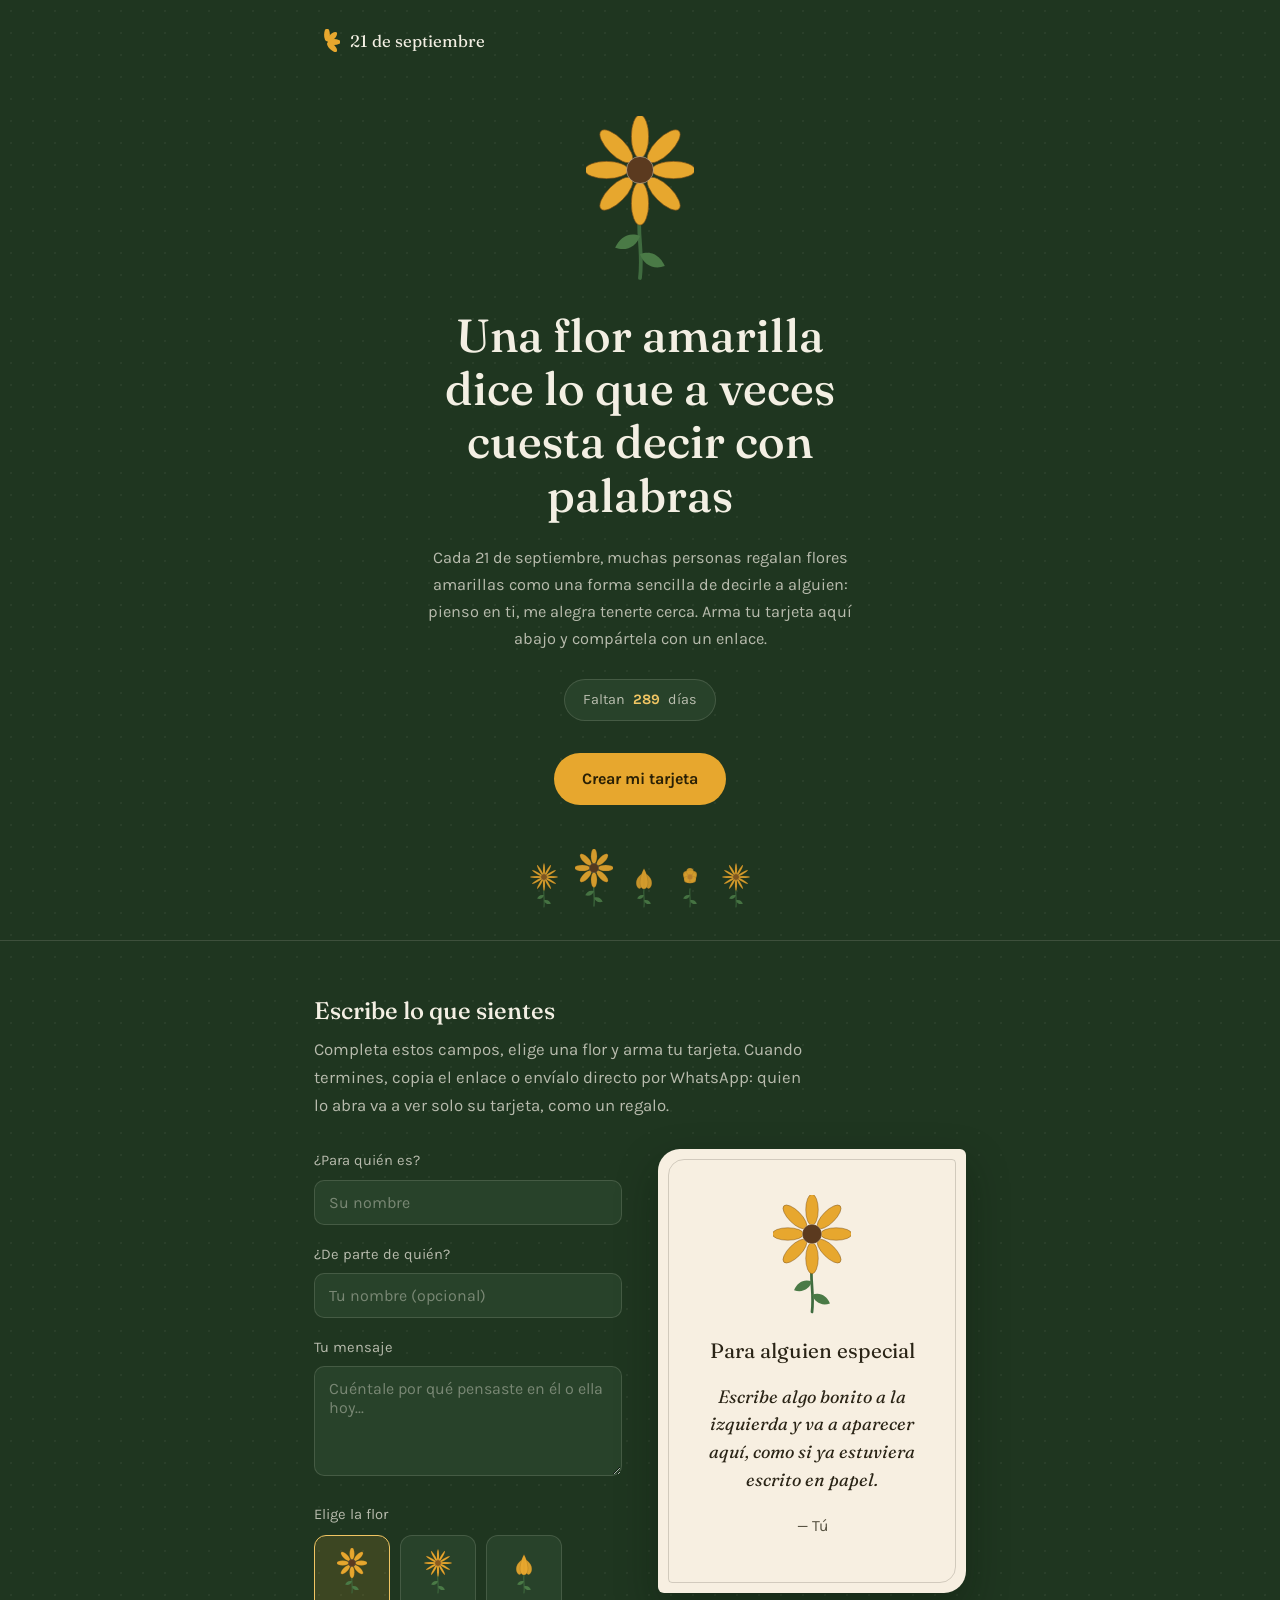
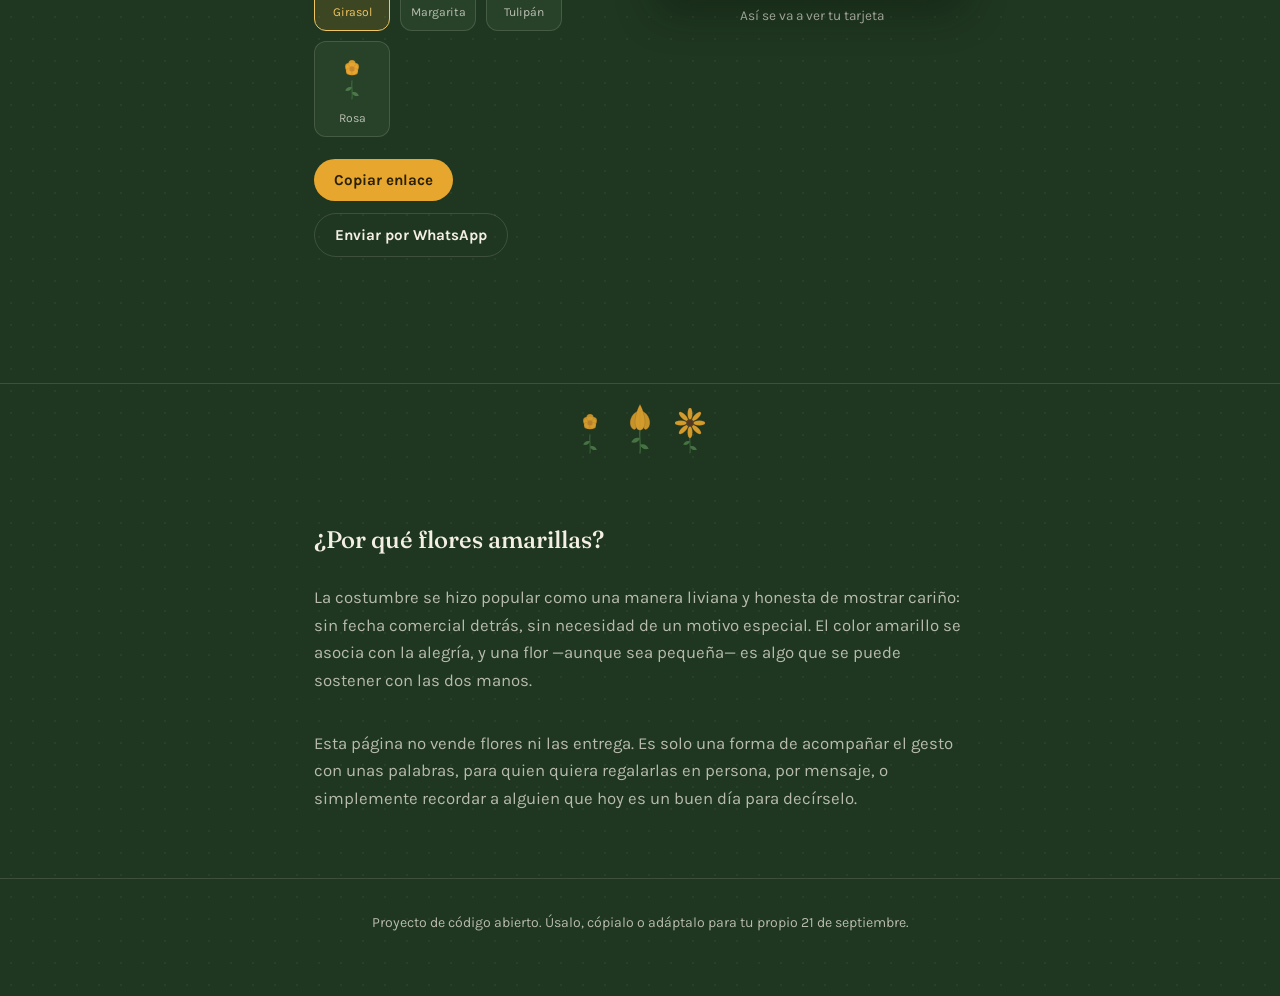
==== index.html @ d49bc85b "Add files via upload" ====
<!DOCTYPE html>
<html lang="es">
<head>
<meta charset="UTF-8">
<meta name="viewport" content="width=device-width, initial-scale=1.0">
<title>Crea tu tarjeta · Flores amarillas</title>
<meta name="description" content="Arma una tarjeta con flores amarillas para el 21 de septiembre y compártela con un enlace.">

<link rel="preconnect" href="https://fonts.googleapis.com">
<link rel="preconnect" href="https://fonts.gstatic.com" crossorigin>
<link href="https://fonts.googleapis.com/css2?family=Fraunces:ital,wght@0,400;0,500;0,600;1,500&family=Karla:wght@400;500;700&display=swap" rel="stylesheet">
<link rel="stylesheet" href="styles.css">
</head>
<body>

<nav class="top">
  <div class="wrap">
    <a href="#" class="brand">
      <svg viewBox="0 0 40 40" aria-hidden="true">
        <circle cx="20" cy="20" r="6" fill="var(--green-deep)"/>
        <g fill="var(--yellow)">
          <ellipse cx="20" cy="9" rx="4.5" ry="10"/>
          <ellipse cx="20" cy="9" rx="4.5" ry="10" transform="rotate(90 20 20)"/>
          <ellipse cx="20" cy="9" rx="4.5" ry="10" transform="rotate(45 20 20)"/>
          <ellipse cx="20" cy="9" rx="4.5" ry="10" transform="rotate(135 20 20)"/>
        </g>
      </svg>
      21 de septiembre
    </a>
  </div>
</nav>

<!-- Símbolos de flores, reutilizados con <use> -->
<svg width="0" height="0" style="position:absolute" aria-hidden="true">
  <defs>
    <g id="flor-girasol">
      <path d="M100,178 C94,215 106,250 100,300" fill="none" stroke="#3f6b3f" stroke-width="7" stroke-linecap="round"/>
      <path d="M100,222 C78,214 62,226 54,244 C76,252 94,240 100,222 Z" fill="#4a7a46"/>
      <path d="M100,256 C122,248 138,260 146,278 C124,286 106,274 100,256 Z" fill="#4a7a46"/>
      <g fill="var(--yellow)" stroke="#7a4f18" stroke-width="1.2" stroke-linejoin="round">
        <ellipse cx="100" cy="38" rx="16" ry="40"/>
        <ellipse cx="100" cy="38" rx="16" ry="40" transform="rotate(45 100 100)"/>
        <ellipse cx="100" cy="38" rx="16" ry="40" transform="rotate(90 100 100)"/>
        <ellipse cx="100" cy="38" rx="16" ry="40" transform="rotate(135 100 100)"/>
        <ellipse cx="100" cy="38" rx="16" ry="40" transform="rotate(180 100 100)"/>
        <ellipse cx="100" cy="38" rx="16" ry="40" transform="rotate(225 100 100)"/>
        <ellipse cx="100" cy="38" rx="16" ry="40" transform="rotate(270 100 100)"/>
        <ellipse cx="100" cy="38" rx="16" ry="40" transform="rotate(315 100 100)"/>
      </g>
      <circle cx="100" cy="100" r="25" fill="#5b3a1f"/>
      <circle cx="100" cy="100" r="25" fill="none" stroke="#f7efe1" stroke-width="1.5" opacity="0.5"/>
    </g>

    <g id="flor-margarita">
      <path d="M100,178 C94,215 106,250 100,300" fill="none" stroke="#3f6b3f" stroke-width="7" stroke-linecap="round"/>
      <path d="M100,222 C78,214 62,226 54,244 C76,252 94,240 100,222 Z" fill="#4a7a46"/>
      <path d="M100,256 C122,248 138,260 146,278 C124,286 106,274 100,256 Z" fill="#4a7a46"/>
      <g fill="var(--yellow)" stroke="#7a4f18" stroke-width="1" stroke-linejoin="round">
        <ellipse cx="100" cy="54" rx="7" ry="46" transform="rotate(0 100 100)"/>
        <ellipse cx="100" cy="54" rx="7" ry="46" transform="rotate(30 100 100)"/>
        <ellipse cx="100" cy="54" rx="7" ry="46" transform="rotate(60 100 100)"/>
        <ellipse cx="100" cy="54" rx="7" ry="46" transform="rotate(90 100 100)"/>
        <ellipse cx="100" cy="54" rx="7" ry="46" transform="rotate(120 100 100)"/>
        <ellipse cx="100" cy="54" rx="7" ry="46" transform="rotate(150 100 100)"/>
        <ellipse cx="100" cy="54" rx="7" ry="46" transform="rotate(180 100 100)"/>
        <ellipse cx="100" cy="54" rx="7" ry="46" transform="rotate(210 100 100)"/>
        <ellipse cx="100" cy="54" rx="7" ry="46" transform="rotate(240 100 100)"/>
        <ellipse cx="100" cy="54" rx="7" ry="46" transform="rotate(270 100 100)"/>
        <ellipse cx="100" cy="54" rx="7" ry="46" transform="rotate(300 100 100)"/>
        <ellipse cx="100" cy="54" rx="7" ry="46" transform="rotate(330 100 100)"/>
      </g>
      <circle cx="100" cy="100" r="20" fill="#8a5a1f"/>
      <circle cx="100" cy="100" r="20" fill="none" stroke="#f7efe1" stroke-width="1.2" opacity="0.4"/>
    </g>

    <g id="flor-tulipan">
      <path d="M100,178 C94,215 106,250 100,300" fill="none" stroke="#3f6b3f" stroke-width="7" stroke-linecap="round"/>
      <path d="M100,222 C78,214 62,226 54,244 C76,252 94,240 100,222 Z" fill="#4a7a46"/>
      <path d="M100,256 C122,248 138,260 146,278 C124,286 106,274 100,256 Z" fill="#4a7a46"/>
      <path d="M70,178 C50,170 44,148 50,124 C56,102 72,86 90,78 C82,104 78,132 82,158 C84,168 76,176 70,178 Z" fill="var(--yellow)" opacity="0.92" stroke="#7a4f18" stroke-width="1.2" stroke-linejoin="round"/>
      <path d="M130,178 C150,170 156,148 150,124 C144,102 128,86 110,78 C118,104 122,132 118,158 C116,168 124,176 130,178 Z" fill="var(--yellow)" opacity="0.92" stroke="#7a4f18" stroke-width="1.2" stroke-linejoin="round"/>
      <path d="M100,180 C82,180 72,156 74,130 C76,100 86,68 100,44 C114,68 124,100 126,130 C128,156 118,180 100,180 Z" fill="var(--yellow)" stroke="#7a4f18" stroke-width="1.2" stroke-linejoin="round"/>
      <path d="M100,64 L100,172" stroke="#7a4f18" stroke-width="1.5" opacity="0.2" stroke-linecap="round"/>
    </g>

    <g id="flor-rosa">
      <path d="M100,178 C94,215 106,250 100,300" fill="none" stroke="#3f6b3f" stroke-width="7" stroke-linecap="round"/>
      <path d="M100,222 C78,214 62,226 54,244 C76,252 94,240 100,222 Z" fill="#4a7a46"/>
      <path d="M100,256 C122,248 138,260 146,278 C124,286 106,274 100,256 Z" fill="#4a7a46"/>
      <g fill="var(--yellow)" stroke="#7a4f18" stroke-width="1" stroke-linejoin="round">
        <circle cx="100" cy="100" r="42"/>
        <circle cx="78" cy="84" r="24" opacity="0.9"/>
        <circle cx="122" cy="84" r="24" opacity="0.9"/>
        <circle cx="100" cy="64" r="24" opacity="0.9"/>
        <circle cx="82" cy="116" r="22" opacity="0.85"/>
        <circle cx="118" cy="116" r="22" opacity="0.85"/>
      </g>
      <circle cx="100" cy="100" r="18" fill="#c9862a"/>
      <circle cx="100" cy="100" r="18" fill="none" stroke="#f7efe1" stroke-width="1" opacity="0.35"/>
    </g>
  </defs>
</svg>

<header class="hero">
  <div class="wrap">
    <div class="hero-flower">
      <svg viewBox="0 0 200 320" aria-hidden="true"><use href="#flor-girasol"></use></svg>
    </div>
    <h1>Una flor amarilla dice lo que a veces cuesta decir con palabras</h1>
    <p class="lede">Cada 21 de septiembre, muchas personas regalan flores amarillas como una forma sencilla de decirle a alguien: pienso en ti, me alegra tenerte cerca. Arma tu tarjeta aquí abajo y compártela con un enlace.</p>
    <div class="pill" id="countdown-pill">
      <span>Faltan</span> <strong id="countdown-number">—</strong> <span id="countdown-word">días</span>
    </div>
    <div class="cta-row">
      <a href="#crear" class="btn btn-primary">Crear mi tarjeta</a>
    </div>
  </div>
</header>

<div class="garland" aria-hidden="true">
  <svg viewBox="0 0 200 320"><use href="#flor-margarita"></use></svg>
  <svg viewBox="0 0 200 320"><use href="#flor-girasol"></use></svg>
  <svg viewBox="0 0 200 320"><use href="#flor-tulipan"></use></svg>
  <svg viewBox="0 0 200 320"><use href="#flor-rosa"></use></svg>
  <svg viewBox="0 0 200 320"><use href="#flor-margarita"></use></svg>
</div>

<section class="creator" id="crear">
  <div class="wrap">
    <h2>Escribe lo que sientes</h2>
    <p class="intro">Completa estos campos, elige una flor y arma tu tarjeta. Cuando termines, copia el enlace o envíalo directo por WhatsApp: quien lo abra va a ver solo su tarjeta, como un regalo.</p>

    <div class="creator-grid">
      <form id="card-form">
        <div class="field">
          <label for="to">¿Para quién es?</label>
          <input type="text" id="to" name="to" placeholder="Su nombre" maxlength="40" autocomplete="off">
        </div>
        <div class="field">
          <label for="from">¿De parte de quién?</label>
          <input type="text" id="from" name="from" placeholder="Tu nombre (opcional)" maxlength="40" autocomplete="off">
        </div>
        <div class="field">
          <label for="msg">Tu mensaje</label>
          <textarea id="msg" name="msg" placeholder="Cuéntale por qué pensaste en él o ella hoy..." maxlength="280"></textarea>
        </div>

        <fieldset class="flower-field">
          <legend>Elige la flor</legend>
          <div class="flower-options">
            <label class="flower-option">
              <input type="radio" name="flor" value="girasol" checked>
              <span class="chip">
                <svg viewBox="0 0 200 320" aria-hidden="true"><use href="#flor-girasol"></use></svg>
                <span>Girasol</span>
              </span>
            </label>
            <label class="flower-option">
              <input type="radio" name="flor" value="margarita">
              <span class="chip">
                <svg viewBox="0 0 200 320" aria-hidden="true"><use href="#flor-margarita"></use></svg>
                <span>Margarita</span>
              </span>
            </label>
            <label class="flower-option">
              <input type="radio" name="flor" value="tulipan">
              <span class="chip">
                <svg viewBox="0 0 200 320" aria-hidden="true"><use href="#flor-tulipan"></use></svg>
                <span>Tulipán</span>
              </span>
            </label>
            <label class="flower-option">
              <input type="radio" name="flor" value="rosa">
              <span class="chip">
                <svg viewBox="0 0 200 320" aria-hidden="true"><use href="#flor-rosa"></use></svg>
                <span>Rosa</span>
              </span>
            </label>
          </div>
        </fieldset>

        <div class="form-actions">
          <button type="button" class="btn btn-primary" id="copy-link">Copiar enlace</button>
          <button type="button" class="btn btn-ghost" id="share-wsp">Enviar por WhatsApp</button>
        </div>
        <p id="copy-feedback" role="status" aria-live="polite"></p>
      </form>

      <div>
        <div class="card" id="preview-card">
          <div class="petals-layer" id="preview-petals"></div>
          <div class="card-flower">
            <svg viewBox="0 0 200 320" aria-hidden="true"><use href="#flor-girasol" id="preview-flower-use"></use></svg>
          </div>
          <p class="card-to">Para <span id="p-to">alguien especial</span></p>
          <p class="card-msg" id="p-msg">Escribe algo bonito a la izquierda y va a aparecer aquí, como si ya estuviera escrito en papel.</p>
          <p class="card-from" id="p-from">— Tú</p>
        </div>
        <p class="preview-note">Así se va a ver tu tarjeta</p>
      </div>
    </div>
  </div>
</section>

<section class="about">
  <div class="wrap">
    <div class="garland" aria-hidden="true">
      <svg viewBox="0 0 200 320"><use href="#flor-rosa"></use></svg>
      <svg viewBox="0 0 200 320"><use href="#flor-tulipan"></use></svg>
      <svg viewBox="0 0 200 320"><use href="#flor-girasol"></use></svg>
    </div>
    <div class="grid">
      <h2>¿Por qué flores amarillas?</h2>
      <p>La costumbre se hizo popular como una manera liviana y honesta de mostrar cariño: sin fecha comercial detrás, sin necesidad de un motivo especial. El color amarillo se asocia con la alegría, y una flor —aunque sea pequeña— es algo que se puede sostener con las dos manos.</p>
      <p>Esta página no vende flores ni las entrega. Es solo una forma de acompañar el gesto con unas palabras, para quien quiera regalarlas en persona, por mensaje, o simplemente recordar a alguien que hoy es un buen día para decírselo.</p>
    </div>
  </div>
</section>

<footer>
  <div class="wrap">
    <p>Proyecto de código abierto. Úsalo, cópialo o adáptalo para tu propio 21 de septiembre.</p>
  </div>
</footer>

<script src="crear.js"></script>
</body>
</html>
---- styles.css ----
:root{
  --green-deep: #1f3620;
  --green-panel: #28422a;
  --green-line: rgba(247, 239, 225, 0.14);
  --yellow: #e7a72e;
  --yellow-soft: #f0c563;
  --rose: #c9526b;
  --cream: #f7efe1;
  --ink: #2a2416;
  --ink-soft: #55503f;
  --text-onDark: #f3efe3;
  --text-onDark-muted: rgba(243, 239, 227, 0.72);
  --radius-card: 22px 6px 22px 6px;
  --max-content: 700px;
}

*{ box-sizing: border-box; }
html{ scroll-behavior: smooth; }
body{
  margin: 0;
  background-color: var(--green-deep);
  background-image: radial-gradient(rgba(247, 239, 225, 0.05) 1px, transparent 1px);
  background-size: 22px 22px;
  color: var(--text-onDark);
  font-family: 'Karla', sans-serif;
  font-size: 1.05rem;
  line-height: 1.65;
  -webkit-font-smoothing: antialiased;
}

h1, h2, h3{
  font-family: 'Fraunces', serif;
  font-weight: 500;
  margin: 0 0 0.5em 0;
  line-height: 1.15;
}

p{ margin: 0 0 1em 0; }
a{ color: inherit; }
img, svg{ display: block; max-width: 100%; }

button{
  font-family: 'Karla', sans-serif;
  cursor: pointer;
  border: none;
}

button:focus-visible,
a:focus-visible,
input:focus-visible,
textarea:focus-visible{
  outline: 2px solid var(--yellow-soft);
  outline-offset: 3px;
}

.wrap{
  max-width: var(--max-content);
  margin: 0 auto;
  padding: 0 24px;
}

/* ---------- NAV ---------- */
nav.top{ padding: 28px 0 4px; }
.brand{
  display: flex;
  align-items: center;
  gap: 10px;
  font-family: 'Fraunces', serif;
  font-size: 1.05rem;
  text-decoration: none;
  width: fit-content;
}
.brand svg{ width: 26px; height: 26px; }

/* ---------- HERO ---------- */
.hero{ padding: 56px 0 40px; text-align: center; }
.hero-flower{ width: 108px; margin: 0 auto 20px; }
.hero-flower svg{ width: 100%; height: auto; }
@media (prefers-reduced-motion: no-preference){
  .hero-flower{ animation: sway 7s ease-in-out infinite; transform-origin: 50% 100%; }
}
@keyframes sway{
  0%, 100% { transform: rotate(-3deg); }
  50% { transform: rotate(3deg); }
}

/* ---------- GUIRNALDA DECORATIVA ---------- */
.garland{
  display: flex;
  justify-content: center;
  align-items: flex-end;
  gap: 16px;
  margin: 4px 0 30px;
  opacity: 0.9;
}
.garland svg{ width: 30px; height: auto; }
.garland svg:nth-child(2){ width: 38px; }
.hero h1{
  font-size: clamp(1.9rem, 4.4vw, 2.9rem);
  max-width: 15ch;
  margin-left: auto;
  margin-right: auto;
}
.hero .lede{
  max-width: 46ch;
  margin: 18px auto 0;
  color: var(--text-onDark-muted);
  font-size: 1.02rem;
}
.pill{
  display: inline-flex;
  align-items: center;
  gap: 8px;
  margin-top: 26px;
  padding: 8px 18px;
  border-radius: 999px;
  background: var(--green-panel);
  border: 1px solid var(--green-line);
  font-size: 0.9rem;
  color: var(--text-onDark-muted);
}
.pill strong{ color: var(--yellow-soft); font-weight: 700; }

.cta-row{ margin-top: 32px; display: flex; justify-content: center; }
.btn{
  display: inline-block;
  padding: 13px 28px;
  border-radius: 999px;
  font-size: 1rem;
  font-weight: 700;
  text-decoration: none;
  transition: transform 0.15s ease, background 0.15s ease;
}
.btn:hover{ transform: translateY(-1px); }
.btn-primary{ background: var(--yellow); color: #2a2005; }
.btn-primary:hover{ background: var(--yellow-soft); }
.btn-ghost{ background: transparent; color: var(--text-onDark); border: 1px solid var(--green-line); }
.btn-ghost:hover{ border-color: var(--yellow-soft); color: var(--yellow-soft); }

/* ---------- CARD (compartida entre vista previa y tarjeta.html) ---------- */
.card{
  position: relative;
  background: var(--cream);
  color: var(--ink);
  border-radius: var(--radius-card);
  padding: 46px 34px 38px;
  text-align: center;
  overflow: hidden;
  box-shadow: 0 18px 40px rgba(10, 20, 10, 0.35);
}
.card::before{
  content: "";
  position: absolute;
  inset: 10px;
  border: 1px solid rgba(42, 36, 22, 0.18);
  border-radius: 16px 4px 16px 4px;
  pointer-events: none;
}
.card-flower{ width: 78px; margin: 0 auto 14px; position: relative; z-index: 1; }
.card-flower svg{ width: 100%; height: auto; }
.card-to{
  font-family: 'Fraunces', serif;
  font-size: 1.3rem;
  margin-bottom: 14px;
  position: relative; z-index: 1;
}
.card-msg{
  font-family: 'Fraunces', serif;
  font-style: italic;
  font-size: 1.12rem;
  line-height: 1.55;
  color: var(--ink);
  max-width: 40ch;
  margin: 0 auto 20px;
  position: relative; z-index: 1;
  white-space: pre-wrap;
}
.card-from{ color: var(--ink-soft); font-size: 0.98rem; position: relative; z-index: 1; }
.card .petals-layer{ position: absolute; inset: 0; overflow: hidden; pointer-events: none; }
.petal{
  position: absolute;
  top: -12%;
  width: 12px;
  height: 12px;
  background: var(--yellow);
  border-radius: 60% 0 60% 0;
  opacity: 0.85;
  animation-name: fall;
  animation-timing-function: ease-in;
  animation-fill-mode: forwards;
}
@keyframes fall{
  0%   { transform: translate(0, 0) rotate(0deg); opacity: 0.9; }
  100% { transform: translate(var(--drift, 20px), 420px) rotate(240deg); opacity: 0; }
}

/* ---------- PÁGINA DE LA TARJETA (tarjeta.html) ---------- */
.tarjeta-page{
  min-height: 100vh;
  display: flex;
  flex-direction: column;
  align-items: center;
  justify-content: center;
  padding: 32px 20px;
  position: relative;
}
.tarjeta-page .card{
  width: 100%;
  max-width: 420px;
}
.tarjeta-footer{
  margin-top: 28px;
  text-align: center;
  opacity: 0;
  animation: footer-in 0.6s ease-out 0.3s forwards;
}
.tarjeta-footer a{
  font-size: 0.88rem;
  color: var(--text-onDark-muted);
  text-decoration: none;
}
.tarjeta-footer a:hover{ color: var(--yellow-soft); text-decoration: underline; }
@keyframes footer-in{ to{ opacity: 1; } }

/* Estado inicial de la tarjeta mientras corre la animación de apertura */
.card.card-pending{ opacity: 0; transform: translateY(18px) scale(0.97); }
.card.card-reveal{
  animation: card-in 0.75s cubic-bezier(.2,.8,.3,1) forwards;
}
@keyframes card-in{
  to{ opacity: 1; transform: none; }
}

/* Campo de flores que crecen, florecen y se abren para dejar ver la tarjeta */
.bloom-stage{
  position: fixed;
  inset: 0;
  z-index: 5;
  overflow: hidden;
  pointer-events: none;
}
.stage-anchor{
  position: absolute;
  bottom: -8px;
  width: var(--w, 80px);
  transform: translateX(-50%);
}
.stage-flower{
  transform: rotate(var(--rot, 0deg));
  transform-origin: bottom center;
  transition: transform 0.7s cubic-bezier(.55,0,.85,.35), opacity 0.7s ease-in;
}
.stage-flower svg{ width: 100%; height: auto; display: block; }
.stage-flower .grow{
  opacity: 0;
  transform: scaleY(0);
  transform-origin: bottom center;
  animation: stem-grow 0.9s cubic-bezier(.34,1.4,.64,1) forwards;
  animation-delay: var(--delay, 0s);
}
.stage-flower.leaving{
  transform: translate(var(--tx, 0), -16px) rotate(var(--rot, 0deg)) scale(0.72);
  opacity: 0;
}
@keyframes stem-grow{
  0%   { transform: scaleY(0); opacity: 0; }
  65%  { transform: scaleY(1.08); opacity: 1; }
  100% { transform: scaleY(1); opacity: 1; }
}
@media (prefers-reduced-motion: reduce){
  .bloom-stage{ display: none; }
  .card.card-pending{ opacity: 1; transform: none; }
}

/* ---------- CREADOR ---------- */
.creator{ padding: 12px 0 64px; border-top: 1px solid var(--green-line); margin-top: 8px; }
.creator h2{ font-size: 1.5rem; padding-top: 44px; }
.creator .intro{ color: var(--text-onDark-muted); margin-bottom: 30px; max-width: 50ch; }

.creator-grid{ display: grid; grid-template-columns: 1fr; gap: 36px; }
@media (min-width: 760px){
  .creator-grid{ grid-template-columns: 1fr 1fr; align-items: start; }
}

form{ display: flex; flex-direction: column; gap: 18px; }
.field label{
  display: block;
  font-size: 0.92rem;
  color: var(--text-onDark-muted);
  margin-bottom: 6px;
}
.field input, .field textarea{
  width: 100%;
  background: var(--green-panel);
  border: 1px solid var(--green-line);
  border-radius: 10px;
  padding: 12px 14px;
  color: var(--text-onDark);
  font-family: 'Karla', sans-serif;
  font-size: 1rem;
}
.field textarea{ min-height: 110px; resize: vertical; }
.field input::placeholder, .field textarea::placeholder{ color: rgba(243,239,227,0.4); }

/* ---------- SELECTOR DE FLOR ---------- */
fieldset.flower-field{
  border: none;
  padding: 0;
  margin: 0;
}
fieldset.flower-field legend{
  font-size: 0.92rem;
  color: var(--text-onDark-muted);
  margin-bottom: 8px;
  padding: 0;
}
.flower-options{
  display: flex;
  gap: 10px;
  flex-wrap: wrap;
}
.flower-option{
  position: relative;
}
.flower-option input{
  position: absolute;
  opacity: 0;
  width: 100%;
  height: 100%;
  margin: 0;
  cursor: pointer;
}
.flower-option .chip{
  display: flex;
  flex-direction: column;
  align-items: center;
  gap: 6px;
  width: 76px;
  padding: 10px 6px 8px;
  border-radius: 12px;
  border: 1px solid var(--green-line);
  background: var(--green-panel);
  transition: border-color 0.15s ease, background 0.15s ease;
}
.flower-option .chip{ padding-top: 12px; }
.flower-option .chip svg{ width: 30px; height: auto; }
.flower-option .chip span{
  font-size: 0.76rem;
  color: var(--text-onDark-muted);
}
.flower-option input:checked + .chip{
  border-color: var(--yellow-soft);
  background: rgba(231, 167, 46, 0.14);
}
.flower-option input:checked + .chip span{ color: var(--yellow-soft); }
.flower-option input:focus-visible + .chip{
  outline: 2px solid var(--yellow-soft);
  outline-offset: 2px;
}

.form-actions{ display: flex; flex-wrap: wrap; gap: 12px; margin-top: 4px; }
.form-actions .btn{ font-size: 0.95rem; padding: 12px 20px; }

#copy-feedback{ min-height: 1.2em; font-size: 0.9rem; color: var(--yellow-soft); margin: 2px 0 0; }
.preview-note{ text-align: center; font-size: 0.85rem; color: var(--text-onDark-muted); margin-top: 12px; }

/* ---------- SOBRE LA TRADICIÓN ---------- */
.about{ padding: 8px 0 48px; border-top: 1px solid var(--green-line); margin-top: 24px; }
.about .grid{ display: grid; grid-template-columns: 1fr; gap: 18px; padding-top: 40px; }
.about h2{ font-size: 1.5rem; }
.about p{ color: var(--text-onDark-muted); }

/* ---------- FOOTER ---------- */
footer{
  padding: 32px 0 48px;
  border-top: 1px solid var(--green-line);
  text-align: center;
  color: var(--text-onDark-muted);
  font-size: 0.88rem;
}
footer a{ color: var(--yellow-soft); text-decoration: none; }
footer a:hover{ text-decoration: underline; }
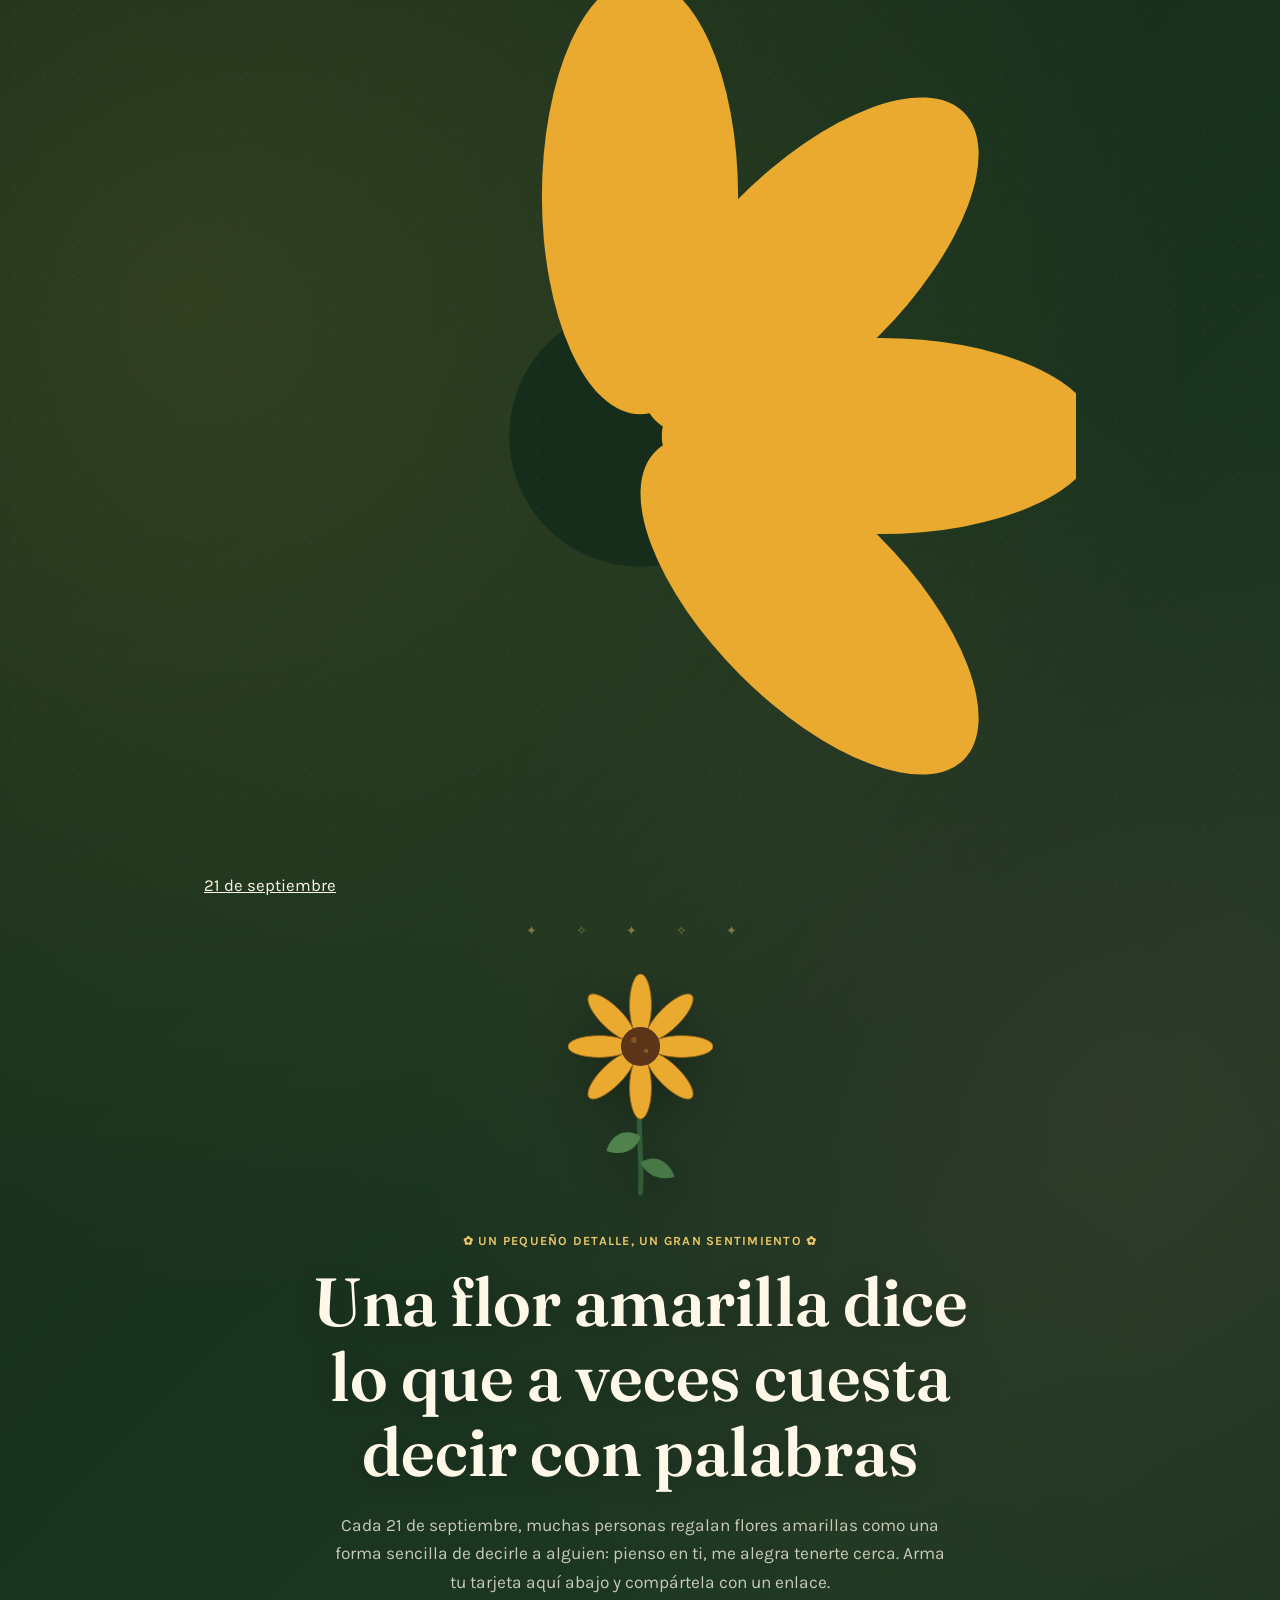
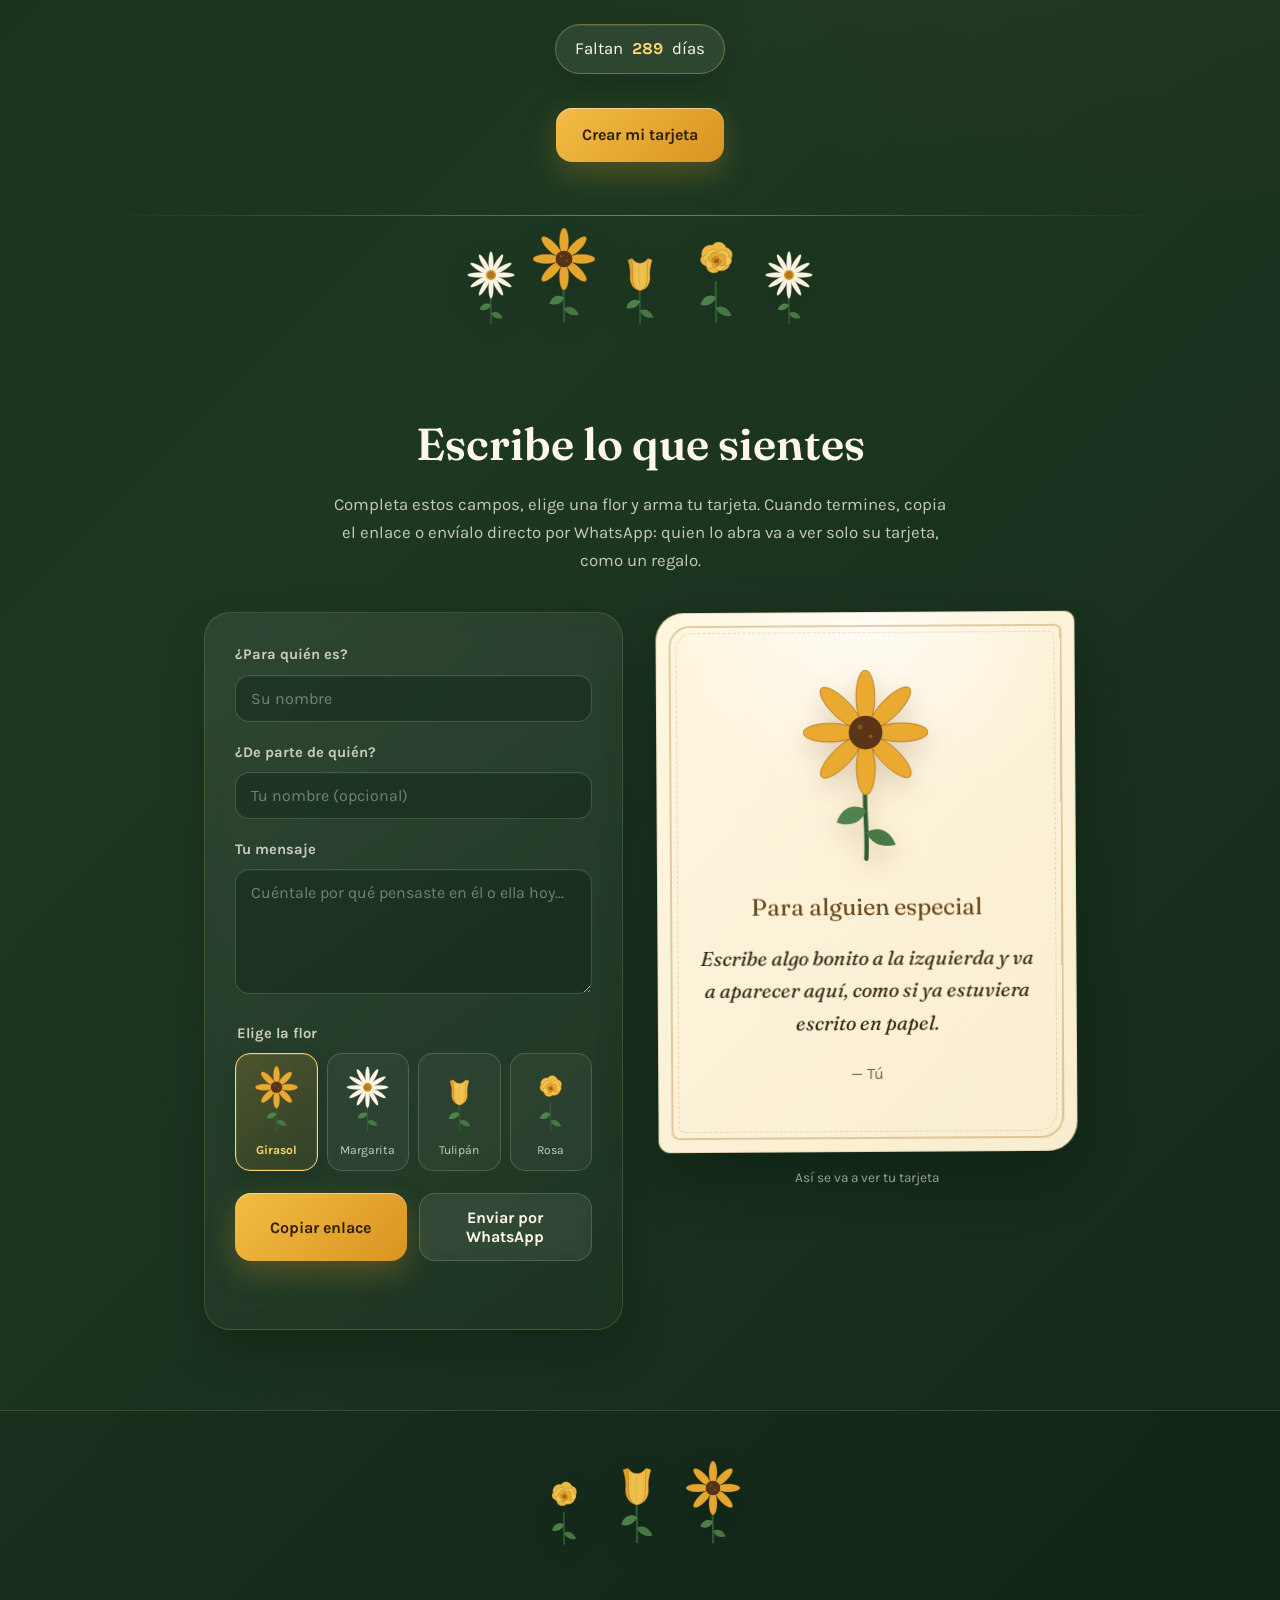
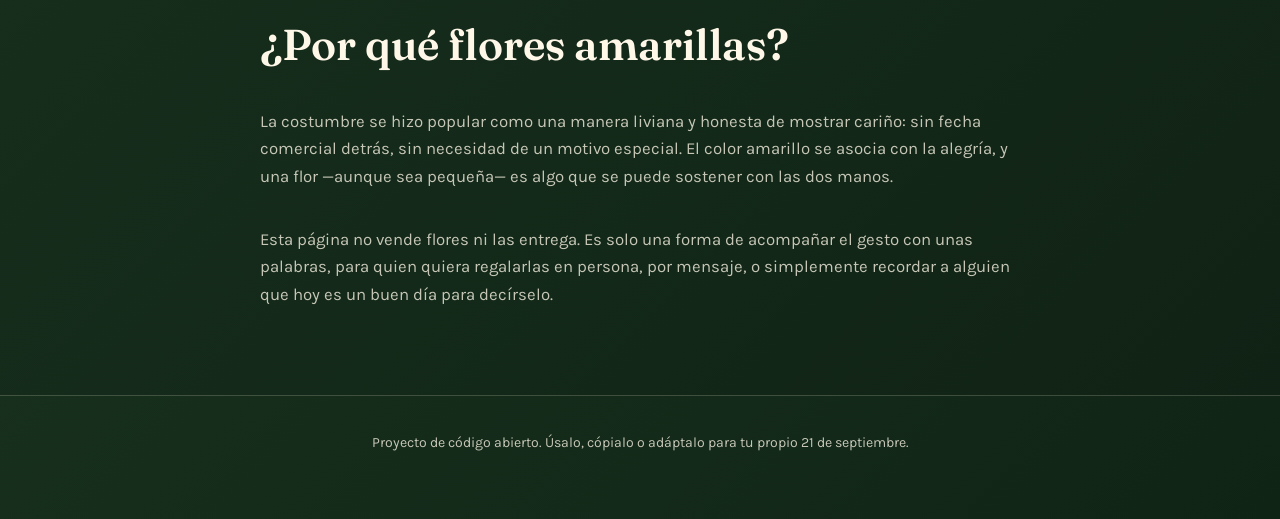
==== commit 8144c994: "Add files via upload" ====
--- a/index.html
+++ b/index.html
@@ -34,69 +34,110 @@
 <svg width="0" height="0" style="position:absolute" aria-hidden="true">
   <defs>
     <g id="flor-girasol">
-      <path d="M100,178 C94,215 106,250 100,300" fill="none" stroke="#3f6b3f" stroke-width="7" stroke-linecap="round"/>
-      <path d="M100,222 C78,214 62,226 54,244 C76,252 94,240 100,222 Z" fill="#4a7a46"/>
-      <path d="M100,256 C122,248 138,260 146,278 C124,286 106,274 100,256 Z" fill="#4a7a46"/>
-      <g fill="var(--yellow)" stroke="#7a4f18" stroke-width="1.2" stroke-linejoin="round">
-        <ellipse cx="100" cy="38" rx="16" ry="40"/>
-        <ellipse cx="100" cy="38" rx="16" ry="40" transform="rotate(45 100 100)"/>
-        <ellipse cx="100" cy="38" rx="16" ry="40" transform="rotate(90 100 100)"/>
-        <ellipse cx="100" cy="38" rx="16" ry="40" transform="rotate(135 100 100)"/>
-        <ellipse cx="100" cy="38" rx="16" ry="40" transform="rotate(180 100 100)"/>
-        <ellipse cx="100" cy="38" rx="16" ry="40" transform="rotate(225 100 100)"/>
-        <ellipse cx="100" cy="38" rx="16" ry="40" transform="rotate(270 100 100)"/>
-        <ellipse cx="100" cy="38" rx="16" ry="40" transform="rotate(315 100 100)"/>
+      <path d="M100 176 C95 215 103 250 100 302" fill="none" stroke="#315c35" stroke-width="7" stroke-linecap="round"/>
+      <path d="M100 224 C79 211 59 222 53 244 C76 252 94 243 100 224Z" fill="#4f824c"/>
+      <path d="M100 260 C121 247 140 259 147 280 C124 286 107 276 100 260Z" fill="#477845"/>
+      <g fill="var(--yellow)" stroke="#a66a17" stroke-width="1.2">
+        <ellipse cx="100" cy="43" rx="15" ry="43"/>
+        <ellipse cx="100" cy="43" rx="15" ry="43" transform="rotate(45 100 100)"/>
+        <ellipse cx="100" cy="43" rx="15" ry="43" transform="rotate(90 100 100)"/>
+        <ellipse cx="100" cy="43" rx="15" ry="43" transform="rotate(135 100 100)"/>
+        <ellipse cx="100" cy="43" rx="15" ry="43" transform="rotate(180 100 100)"/>
+        <ellipse cx="100" cy="43" rx="15" ry="43" transform="rotate(225 100 100)"/>
+        <ellipse cx="100" cy="43" rx="15" ry="43" transform="rotate(270 100 100)"/>
+        <ellipse cx="100" cy="43" rx="15" ry="43" transform="rotate(315 100 100)"/>
       </g>
-      <circle cx="100" cy="100" r="25" fill="#5b3a1f"/>
-      <circle cx="100" cy="100" r="25" fill="none" stroke="#f7efe1" stroke-width="1.5" opacity="0.5"/>
+      <circle cx="100" cy="100" r="27" fill="#5a3518"/>
+      <circle cx="91" cy="91" r="4" fill="#8f5a23" opacity=".8"/>
+      <circle cx="108" cy="106" r="3" fill="#9b6529" opacity=".8"/>
     </g>
 
     <g id="flor-margarita">
-      <path d="M100,178 C94,215 106,250 100,300" fill="none" stroke="#3f6b3f" stroke-width="7" stroke-linecap="round"/>
-      <path d="M100,222 C78,214 62,226 54,244 C76,252 94,240 100,222 Z" fill="#4a7a46"/>
-      <path d="M100,256 C122,248 138,260 146,278 C124,286 106,274 100,256 Z" fill="#4a7a46"/>
-      <g fill="var(--yellow)" stroke="#7a4f18" stroke-width="1" stroke-linejoin="round">
-        <ellipse cx="100" cy="54" rx="7" ry="46" transform="rotate(0 100 100)"/>
-        <ellipse cx="100" cy="54" rx="7" ry="46" transform="rotate(30 100 100)"/>
-        <ellipse cx="100" cy="54" rx="7" ry="46" transform="rotate(60 100 100)"/>
-        <ellipse cx="100" cy="54" rx="7" ry="46" transform="rotate(90 100 100)"/>
-        <ellipse cx="100" cy="54" rx="7" ry="46" transform="rotate(120 100 100)"/>
-        <ellipse cx="100" cy="54" rx="7" ry="46" transform="rotate(150 100 100)"/>
-        <ellipse cx="100" cy="54" rx="7" ry="46" transform="rotate(180 100 100)"/>
-        <ellipse cx="100" cy="54" rx="7" ry="46" transform="rotate(210 100 100)"/>
-        <ellipse cx="100" cy="54" rx="7" ry="46" transform="rotate(240 100 100)"/>
-        <ellipse cx="100" cy="54" rx="7" ry="46" transform="rotate(270 100 100)"/>
-        <ellipse cx="100" cy="54" rx="7" ry="46" transform="rotate(300 100 100)"/>
-        <ellipse cx="100" cy="54" rx="7" ry="46" transform="rotate(330 100 100)"/>
+      <path d="M100 176 C95 215 103 250 100 302" fill="none" stroke="#315c35" stroke-width="7" stroke-linecap="round"/>
+      <path d="M100 224 C79 211 59 222 53 244 C76 252 94 243 100 224Z" fill="#4f824c"/>
+      <path d="M100 260 C121 247 140 259 147 280 C124 286 107 276 100 260Z" fill="#477845"/>
+      <g fill="#fff8e8" stroke="#d7c7a5" stroke-width="1">
+        <ellipse cx="100" cy="49" rx="10" ry="47"/>
+        <ellipse cx="100" cy="49" rx="10" ry="47" transform="rotate(30 100 100)"/>
+        <ellipse cx="100" cy="49" rx="10" ry="47" transform="rotate(60 100 100)"/>
+        <ellipse cx="100" cy="49" rx="10" ry="47" transform="rotate(90 100 100)"/>
+        <ellipse cx="100" cy="49" rx="10" ry="47" transform="rotate(120 100 100)"/>
+        <ellipse cx="100" cy="49" rx="10" ry="47" transform="rotate(150 100 100)"/>
+        <ellipse cx="100" cy="49" rx="10" ry="47" transform="rotate(180 100 100)"/>
+        <ellipse cx="100" cy="49" rx="10" ry="47" transform="rotate(210 100 100)"/>
+        <ellipse cx="100" cy="49" rx="10" ry="47" transform="rotate(240 100 100)"/>
+        <ellipse cx="100" cy="49" rx="10" ry="47" transform="rotate(270 100 100)"/>
+        <ellipse cx="100" cy="49" rx="10" ry="47" transform="rotate(300 100 100)"/>
+        <ellipse cx="100" cy="49" rx="10" ry="47" transform="rotate(330 100 100)"/>
       </g>
-      <circle cx="100" cy="100" r="20" fill="#8a5a1f"/>
-      <circle cx="100" cy="100" r="20" fill="none" stroke="#f7efe1" stroke-width="1.2" opacity="0.4"/>
-    </g>
-
+      <circle cx="100" cy="100" r="21" fill="#d89b28"/>
+      <circle cx="100" cy="100" r="15" fill="#b87920"/>
+    </g>
+
+    <!-- Tulipán: copa ancha, pétalos separados y cáliz claramente reconocible -->
     <g id="flor-tulipan">
-      <path d="M100,178 C94,215 106,250 100,300" fill="none" stroke="#3f6b3f" stroke-width="7" stroke-linecap="round"/>
-      <path d="M100,222 C78,214 62,226 54,244 C76,252 94,240 100,222 Z" fill="#4a7a46"/>
-      <path d="M100,256 C122,248 138,260 146,278 C124,286 106,274 100,256 Z" fill="#4a7a46"/>
-      <path d="M70,178 C50,170 44,148 50,124 C56,102 72,86 90,78 C82,104 78,132 82,158 C84,168 76,176 70,178 Z" fill="var(--yellow)" opacity="0.92" stroke="#7a4f18" stroke-width="1.2" stroke-linejoin="round"/>
-      <path d="M130,178 C150,170 156,148 150,124 C144,102 128,86 110,78 C118,104 122,132 118,158 C116,168 124,176 130,178 Z" fill="var(--yellow)" opacity="0.92" stroke="#7a4f18" stroke-width="1.2" stroke-linejoin="round"/>
-      <path d="M100,180 C82,180 72,156 74,130 C76,100 86,68 100,44 C114,68 124,100 126,130 C128,156 118,180 100,180 Z" fill="var(--yellow)" stroke="#7a4f18" stroke-width="1.2" stroke-linejoin="round"/>
-      <path d="M100,64 L100,172" stroke="#7a4f18" stroke-width="1.5" opacity="0.2" stroke-linecap="round"/>
-    </g>
-
+      <path d="M100 174 C96 213 103 252 100 304" fill="none" stroke="#315c35" stroke-width="7" stroke-linecap="round"/>
+      <path d="M100 223 C79 209 55 222 49 248 C74 255 93 242 100 223Z" fill="#4f824c"/>
+      <path d="M100 258 C120 246 142 260 150 283 C125 288 107 276 100 258Z" fill="#477845"/>
+      <path d="M55 70
+               C62 93 65 112 63 132
+               C61 153 73 176 91 181
+               C98 183 100 174 100 164
+               C99 145 93 127 92 109
+               C91 91 82 76 70 65Z"
+            fill="#e6a52c" stroke="#a86619" stroke-width="1.5"/>
+      <path d="M145 70
+               C138 93 135 112 137 132
+               C139 153 127 176 109 181
+               C102 183 100 174 100 164
+               C101 145 107 127 108 109
+               C109 91 118 76 130 65Z"
+            fill="#f0bd45" stroke="#a86619" stroke-width="1.5"/>
+      <path d="M70 65
+               C79 76 88 82 100 82
+               C112 82 121 76 130 65
+               C128 91 126 111 127 132
+               C128 160 117 181 100 184
+               C83 181 72 160 73 132
+               C74 111 72 91 70 65Z"
+            fill="#f3c34f" stroke="#a86619" stroke-width="1.5"/>
+      <path d="M100 83 C94 105 95 140 100 173" fill="none" stroke="#c47c20" stroke-width="2" opacity=".35"/>
+      <path d="M82 83 C76 111 79 145 89 166" fill="none" stroke="#c47c20" stroke-width="1.5" opacity=".22"/>
+      <path d="M118 83 C124 111 121 145 111 166" fill="none" stroke="#c47c20" stroke-width="1.5" opacity=".22"/>
+    </g>
+
+    <!-- Rosa: varios pétalos superpuestos y centro en espiral, en vez de círculos -->
     <g id="flor-rosa">
-      <path d="M100,178 C94,215 106,250 100,300" fill="none" stroke="#3f6b3f" stroke-width="7" stroke-linecap="round"/>
-      <path d="M100,222 C78,214 62,226 54,244 C76,252 94,240 100,222 Z" fill="#4a7a46"/>
-      <path d="M100,256 C122,248 138,260 146,278 C124,286 106,274 100,256 Z" fill="#4a7a46"/>
-      <g fill="var(--yellow)" stroke="#7a4f18" stroke-width="1" stroke-linejoin="round">
-        <circle cx="100" cy="100" r="42"/>
-        <circle cx="78" cy="84" r="24" opacity="0.9"/>
-        <circle cx="122" cy="84" r="24" opacity="0.9"/>
-        <circle cx="100" cy="64" r="24" opacity="0.9"/>
-        <circle cx="82" cy="116" r="22" opacity="0.85"/>
-        <circle cx="118" cy="116" r="22" opacity="0.85"/>
-      </g>
-      <circle cx="100" cy="100" r="18" fill="#c9862a"/>
-      <circle cx="100" cy="100" r="18" fill="none" stroke="#f7efe1" stroke-width="1" opacity="0.35"/>
+      <path d="M100 174 C96 213 103 252 100 304" fill="none" stroke="#315c35" stroke-width="7" stroke-linecap="round"/>
+      <path d="M100 223 C78 210 56 223 50 248 C75 255 94 242 100 223Z" fill="#4f824c"/>
+      <path d="M100 258 C120 246 142 260 150 283 C125 288 107 276 100 258Z" fill="#477845"/>
+      <path d="M54 91
+               C50 70 67 51 88 56
+               C99 38 126 43 133 63
+               C153 67 159 91 145 105
+               C150 127 129 143 111 137
+               C96 153 70 143 69 124
+               C51 117 45 102 54 91Z"
+            fill="#efbd43" stroke="#a86619" stroke-width="1.5"/>
+      <path d="M66 88
+               C75 67 96 63 109 78
+               C121 63 145 73 141 93
+               C159 100 149 124 130 121
+               C128 140 103 143 94 126
+               C77 138 59 121 69 107
+               C53 101 55 91 66 88Z"
+            fill="#f4c956" stroke="#b2711d" stroke-width="1.4"/>
+      <path d="M80 91
+               C84 76 103 73 111 87
+               C122 77 137 91 128 103
+               C139 114 122 130 109 119
+               C101 135 82 124 88 110
+               C72 106 70 96 80 91Z"
+            fill="#e9ad32" stroke="#a86619" stroke-width="1.3"/>
+      <path d="M92 96 C98 87 111 91 108 101 C119 100 121 113 110 116 C105 127 93 120 96 111 C85 110 84 100 92 96Z"
+            fill="#d99225" stroke="#9a5f18" stroke-width="1.2"/>
+      <path d="M99 101 C104 96 112 101 108 106 C113 111 106 116 101 112 C96 116 91 110 96 106 C92 102 95 98 99 101Z"
+            fill="#9f5d1b"/>
     </g>
   </defs>
 </svg>
@@ -106,6 +147,7 @@
     <div class="hero-flower">
       <svg viewBox="0 0 200 320" aria-hidden="true"><use href="#flor-girasol"></use></svg>
     </div>
+    <div class="hero-kicker">✿ Un pequeño detalle, un gran sentimiento ✿</div>
     <h1>Una flor amarilla dice lo que a veces cuesta decir con palabras</h1>
     <p class="lede">Cada 21 de septiembre, muchas personas regalan flores amarillas como una forma sencilla de decirle a alguien: pienso en ti, me alegra tenerte cerca. Arma tu tarjeta aquí abajo y compártela con un enlace.</p>
     <div class="pill" id="countdown-pill">
--- a/styles.css
+++ b/styles.css
@@ -1,382 +1,332 @@
+
 :root{
-  --green-deep: #1f3620;
-  --green-panel: #28422a;
-  --green-line: rgba(247, 239, 225, 0.14);
-  --yellow: #e7a72e;
-  --yellow-soft: #f0c563;
-  --rose: #c9526b;
-  --cream: #f7efe1;
-  --ink: #2a2416;
-  --ink-soft: #55503f;
-  --text-onDark: #f3efe3;
-  --text-onDark-muted: rgba(243, 239, 227, 0.72);
-  --radius-card: 22px 6px 22px 6px;
-  --max-content: 700px;
-}
-
-*{ box-sizing: border-box; }
-html{ scroll-behavior: smooth; }
+  --green-deep:#172d1b;
+  --green-mid:#23452a;
+  --green-panel:#2c5331;
+  --green-line:rgba(255,247,220,.18);
+  --yellow:#e9aa2f;
+  --yellow-soft:#ffd66e;
+  --gold:#b9781e;
+  --cream:#fff6df;
+  --paper:#f8edcf;
+  --ink:#332512;
+  --ink-soft:#756344;
+  --text-onDark:#fff8e8;
+  --text-onDark-muted:rgba(255,248,232,.76);
+  --rose:#d45d6e;
+  --shadow:0 28px 70px rgba(5,18,8,.42);
+  --max-content:920px;
+}
+*{box-sizing:border-box}
+html{scroll-behavior:smooth}
 body{
-  margin: 0;
-  background-color: var(--green-deep);
-  background-image: radial-gradient(rgba(247, 239, 225, 0.05) 1px, transparent 1px);
-  background-size: 22px 22px;
-  color: var(--text-onDark);
-  font-family: 'Karla', sans-serif;
-  font-size: 1.05rem;
-  line-height: 1.65;
-  -webkit-font-smoothing: antialiased;
-}
-
-h1, h2, h3{
-  font-family: 'Fraunces', serif;
-  font-weight: 500;
-  margin: 0 0 0.5em 0;
-  line-height: 1.15;
-}
-
-p{ margin: 0 0 1em 0; }
-a{ color: inherit; }
-img, svg{ display: block; max-width: 100%; }
-
-button{
-  font-family: 'Karla', sans-serif;
-  cursor: pointer;
-  border: none;
-}
-
-button:focus-visible,
-a:focus-visible,
-input:focus-visible,
-textarea:focus-visible{
-  outline: 2px solid var(--yellow-soft);
-  outline-offset: 3px;
-}
-
-.wrap{
-  max-width: var(--max-content);
-  margin: 0 auto;
-  padding: 0 24px;
-}
-
-/* ---------- NAV ---------- */
-nav.top{ padding: 28px 0 4px; }
-.brand{
-  display: flex;
-  align-items: center;
-  gap: 10px;
-  font-family: 'Fraunces', serif;
-  font-size: 1.05rem;
-  text-decoration: none;
-  width: fit-content;
-}
-.brand svg{ width: 26px; height: 26px; }
-
-/* ---------- HERO ---------- */
-.hero{ padding: 56px 0 40px; text-align: center; }
-.hero-flower{ width: 108px; margin: 0 auto 20px; }
-.hero-flower svg{ width: 100%; height: auto; }
-@media (prefers-reduced-motion: no-preference){
-  .hero-flower{ animation: sway 7s ease-in-out infinite; transform-origin: 50% 100%; }
-}
-@keyframes sway{
-  0%, 100% { transform: rotate(-3deg); }
-  50% { transform: rotate(3deg); }
-}
-
-/* ---------- GUIRNALDA DECORATIVA ---------- */
+  margin:0;
+  min-height:100vh;
+  color:var(--text-onDark);
+  font-family:'Karla',sans-serif;
+  font-size:1.05rem;
+  line-height:1.65;
+  -webkit-font-smoothing:antialiased;
+  background:
+    radial-gradient(circle at 15% 8%,rgba(255,205,82,.12),transparent 28%),
+    radial-gradient(circle at 88% 30%,rgba(210,94,112,.10),transparent 25%),
+    linear-gradient(135deg,#132918 0%,#1d3822 48%,#102416 100%);
+  overflow-x:hidden;
+}
+body::before{
+  content:"";
+  position:fixed;
+  inset:0;
+  pointer-events:none;
+  opacity:.28;
+  background-image:
+    radial-gradient(rgba(255,255,255,.16) 1px,transparent 1px),
+    radial-gradient(rgba(255,214,110,.10) 1px,transparent 1px);
+  background-size:29px 29px,47px 47px;
+  background-position:0 0,13px 17px;
+}
+h1,h2,h3{font-family:'Fraunces',serif;font-weight:600;margin:0 0 .5em;line-height:1.1}
+p{margin:0 0 1em}
+a{color:inherit}
+img,svg{display:block;max-width:100%}
+button{font-family:'Karla',sans-serif;cursor:pointer;border:none}
+button:focus-visible,a:focus-visible,input:focus-visible,textarea:focus-visible{outline:2px solid var(--yellow-soft);outline-offset:3px}
+.wrap{max-width:var(--max-content);margin:0 auto;padding:0 24px}
+
+/* HERO */
+.hero{
+  position:relative;
+  padding:74px 0 54px;
+  text-align:center;
+}
+.hero::after{
+  content:"";
+  position:absolute;
+  left:8%;right:8%;bottom:0;height:1px;
+  background:linear-gradient(90deg,transparent,rgba(255,214,110,.45),transparent);
+}
+.hero-flower{
+  width:145px;
+  margin:0 auto 20px;
+  filter:drop-shadow(0 14px 20px rgba(0,0,0,.25));
+}
+.hero-flower svg{width:100%;height:auto}
+@media (prefers-reduced-motion:no-preference){
+  .hero-flower{animation:sway 6s ease-in-out infinite;transform-origin:50% 100%}
+}
+@keyframes sway{0%,100%{transform:rotate(-4deg) translateY(0)}50%{transform:rotate(4deg) translateY(-7px)}}
+.hero h1{
+  font-size:clamp(2.25rem,6vw,4.25rem);
+  max-width:15ch;
+  margin:0 auto;
+  text-wrap:balance;
+  text-shadow:0 4px 24px rgba(0,0,0,.22);
+}
+.hero .lede{
+  max-width:62ch;
+  margin:22px auto 0;
+  color:var(--text-onDark-muted);
+  font-size:1.08rem;
+}
+.pill{
+  display:inline-flex;align-items:center;gap:9px;
+  margin-top:28px;padding:10px 19px;border-radius:999px;
+  background:rgba(255,246,220,.08);
+  border:1px solid rgba(255,214,110,.30);
+  box-shadow:inset 0 1px rgba(255,255,255,.08),0 8px 25px rgba(0,0,0,.16);
+  backdrop-filter:blur(8px);
+}
+.pill strong{color:var(--yellow-soft)}
+.cta-row{margin-top:34px;display:flex;justify-content:center}
+.btn{
+  display:inline-flex;align-items:center;justify-content:center;
+  padding:14px 26px;border-radius:16px;
+  font-size:1rem;font-weight:700;text-decoration:none;
+  transition:transform .2s ease,box-shadow .2s ease,background .2s ease,border-color .2s ease;
+}
+.btn:hover{transform:translateY(-3px) scale(1.02)}
+.btn-primary{
+  color:#302007;
+  background:linear-gradient(135deg,#f3bd45,#d99420);
+  box-shadow:0 12px 30px rgba(211,151,35,.28),inset 0 1px rgba(255,255,255,.45);
+}
+.btn-primary:hover{background:linear-gradient(135deg,#ffd66e,#e9aa2f);box-shadow:0 16px 38px rgba(211,151,35,.38)}
+.btn-ghost{
+  color:var(--text-onDark);
+  background:rgba(255,255,255,.055);
+  border:1px solid var(--green-line);
+  backdrop-filter:blur(8px);
+}
+.btn-ghost:hover{border-color:rgba(255,214,110,.55);color:var(--yellow-soft);background:rgba(255,214,110,.08)}
+
+/* GARLAND */
 .garland{
-  display: flex;
-  justify-content: center;
-  align-items: flex-end;
-  gap: 16px;
-  margin: 4px 0 30px;
-  opacity: 0.9;
-}
-.garland svg{ width: 30px; height: auto; }
-.garland svg:nth-child(2){ width: 38px; }
-.hero h1{
-  font-size: clamp(1.9rem, 4.4vw, 2.9rem);
-  max-width: 15ch;
-  margin-left: auto;
-  margin-right: auto;
-}
-.hero .lede{
-  max-width: 46ch;
-  margin: 18px auto 0;
-  color: var(--text-onDark-muted);
-  font-size: 1.02rem;
-}
-.pill{
-  display: inline-flex;
-  align-items: center;
-  gap: 8px;
-  margin-top: 26px;
-  padding: 8px 18px;
-  border-radius: 999px;
-  background: var(--green-panel);
-  border: 1px solid var(--green-line);
-  font-size: 0.9rem;
-  color: var(--text-onDark-muted);
-}
-.pill strong{ color: var(--yellow-soft); font-weight: 700; }
-
-.cta-row{ margin-top: 32px; display: flex; justify-content: center; }
-.btn{
-  display: inline-block;
-  padding: 13px 28px;
-  border-radius: 999px;
-  font-size: 1rem;
-  font-weight: 700;
-  text-decoration: none;
-  transition: transform 0.15s ease, background 0.15s ease;
-}
-.btn:hover{ transform: translateY(-1px); }
-.btn-primary{ background: var(--yellow); color: #2a2005; }
-.btn-primary:hover{ background: var(--yellow-soft); }
-.btn-ghost{ background: transparent; color: var(--text-onDark); border: 1px solid var(--green-line); }
-.btn-ghost:hover{ border-color: var(--yellow-soft); color: var(--yellow-soft); }
-
-/* ---------- CARD (compartida entre vista previa y tarjeta.html) ---------- */
+  display:flex;justify-content:center;align-items:flex-end;gap:18px;
+  margin:12px 0 38px;opacity:.98;
+  filter:drop-shadow(0 10px 18px rgba(0,0,0,.18));
+}
+.garland svg{width:48px;height:auto;transition:transform .3s ease}
+.garland svg:nth-child(2){width:62px}
+.garland svg:nth-child(3){width:54px}
+.garland svg:nth-child(4){width:62px}
+.garland svg:hover{transform:translateY(-7px) rotate(3deg)}
+
+/* CARD */
 .card{
-  position: relative;
-  background: var(--cream);
-  color: var(--ink);
-  border-radius: var(--radius-card);
-  padding: 46px 34px 38px;
-  text-align: center;
-  overflow: hidden;
-  box-shadow: 0 18px 40px rgba(10, 20, 10, 0.35);
+  position:relative;
+  isolation:isolate;
+  background:
+    radial-gradient(circle at 50% 0%,rgba(255,255,255,.7),transparent 34%),
+    linear-gradient(135deg,var(--cream),var(--paper));
+  color:var(--ink);
+  border-radius:28px 10px 30px 12px;
+  padding:58px 42px 48px;
+  text-align:center;
+  overflow:hidden;
+  box-shadow:var(--shadow),inset 0 0 0 1px rgba(145,92,20,.16);
+  transform:rotate(-.35deg);
 }
 .card::before{
-  content: "";
-  position: absolute;
-  inset: 10px;
-  border: 1px solid rgba(42, 36, 22, 0.18);
-  border-radius: 16px 4px 16px 4px;
-  pointer-events: none;
-}
-.card-flower{ width: 78px; margin: 0 auto 14px; position: relative; z-index: 1; }
-.card-flower svg{ width: 100%; height: auto; }
+  content:"";
+  position:absolute;inset:13px;
+  border:2px solid rgba(157,103,28,.30);
+  border-radius:21px 7px 23px 8px;
+  pointer-events:none;
+}
+.card::after{
+  content:"";
+  position:absolute;inset:20px;
+  border:1px dashed rgba(157,103,28,.20);
+  border-radius:17px 5px 19px 6px;
+  pointer-events:none;
+}
+.card .card-flower{width:125px;margin:0 auto 17px;position:relative;z-index:2;filter:drop-shadow(0 10px 12px rgba(113,68,18,.22))}
+.card-flower svg{width:100%;height:auto}
 .card-to{
-  font-family: 'Fraunces', serif;
-  font-size: 1.3rem;
-  margin-bottom: 14px;
-  position: relative; z-index: 1;
+  font-family:'Fraunces',serif;font-size:1.48rem;
+  color:#694617;margin-bottom:16px;position:relative;z-index:2;
 }
 .card-msg{
-  font-family: 'Fraunces', serif;
-  font-style: italic;
-  font-size: 1.12rem;
-  line-height: 1.55;
-  color: var(--ink);
-  max-width: 40ch;
-  margin: 0 auto 20px;
-  position: relative; z-index: 1;
-  white-space: pre-wrap;
-}
-.card-from{ color: var(--ink-soft); font-size: 0.98rem; position: relative; z-index: 1; }
-.card .petals-layer{ position: absolute; inset: 0; overflow: hidden; pointer-events: none; }
+  font-family:'Fraunces',serif;font-style:italic;font-size:1.25rem;line-height:1.62;
+  max-width:38ch;margin:0 auto 22px;position:relative;z-index:2;white-space:pre-wrap;
+}
+.card-from{color:var(--ink-soft);font-size:1rem;position:relative;z-index:2}
+.card .petals-layer{position:absolute;inset:0;overflow:hidden;pointer-events:none;z-index:3}
 .petal{
-  position: absolute;
-  top: -12%;
-  width: 12px;
-  height: 12px;
-  background: var(--yellow);
-  border-radius: 60% 0 60% 0;
-  opacity: 0.85;
-  animation-name: fall;
-  animation-timing-function: ease-in;
-  animation-fill-mode: forwards;
+  position:absolute;top:-12%;width:13px;height:18px;
+  background:linear-gradient(135deg,#f6c84d,#d99020);
+  border-radius:70% 20% 70% 20%;
+  opacity:.9;animation-name:fall;animation-timing-function:ease-in-out;animation-fill-mode:forwards;
+  box-shadow:0 2px 5px rgba(109,65,13,.18);
 }
 @keyframes fall{
-  0%   { transform: translate(0, 0) rotate(0deg); opacity: 0.9; }
-  100% { transform: translate(var(--drift, 20px), 420px) rotate(240deg); opacity: 0; }
-}
-
-/* ---------- PÁGINA DE LA TARJETA (tarjeta.html) ---------- */
+  0%{transform:translate(0,0) rotate(0deg) scale(.8);opacity:0}
+  12%{opacity:.95}
+  100%{transform:translate(var(--drift,20px),460px) rotate(300deg) scale(1.1);opacity:0}
+}
+
+/* CREATOR */
+.creator{position:relative;padding:38px 0 80px;margin-top:14px}
+.creator h2{font-size:clamp(2rem,4vw,2.8rem);text-align:center;padding-top:16px}
+.creator .intro{color:var(--text-onDark-muted);margin:0 auto 38px;max-width:62ch;text-align:center}
+.creator-grid{
+  display:grid;grid-template-columns:1fr;gap:34px;
+  align-items:start;
+}
+@media (min-width:760px){.creator-grid{grid-template-columns:minmax(0,1fr) minmax(0,1fr)}}
+.creator-grid > form{
+  padding:30px;border-radius:26px;
+  background:linear-gradient(145deg,rgba(255,255,255,.075),rgba(255,255,255,.025));
+  border:1px solid rgba(255,214,110,.16);
+  box-shadow:0 20px 45px rgba(0,0,0,.18);
+  backdrop-filter:blur(10px);
+}
+form{display:flex;flex-direction:column;gap:19px}
+.field label,fieldset.flower-field legend{
+  display:block;font-size:.92rem;color:var(--text-onDark-muted);margin-bottom:7px;font-weight:700
+}
+.field input,.field textarea{
+  width:100%;background:rgba(11,31,16,.35);
+  border:1px solid var(--green-line);border-radius:14px;
+  padding:13px 15px;color:var(--text-onDark);
+  font-family:'Karla',sans-serif;font-size:1rem;
+  box-shadow:inset 0 1px rgba(255,255,255,.035);
+  transition:border-color .2s,box-shadow .2s,transform .2s;
+}
+.field input:focus,.field textarea:focus{
+  border-color:rgba(255,214,110,.65);
+  box-shadow:0 0 0 4px rgba(255,214,110,.09);
+  transform:translateY(-1px);outline:none
+}
+.field textarea{min-height:125px;resize:vertical}
+.field input::placeholder,.field textarea::placeholder{color:rgba(243,239,227,.42)}
+fieldset.flower-field{border:none;padding:0;margin:0}
+.flower-options{display:grid;grid-template-columns:repeat(4,1fr);gap:9px}
+.flower-option{position:relative}
+.flower-option input{position:absolute;opacity:0;width:100%;height:100%;margin:0;cursor:pointer}
+.flower-option .chip{
+  display:flex;flex-direction:column;align-items:center;gap:6px;
+  width:100%;padding:12px 5px 10px;border-radius:15px;
+  border:1px solid var(--green-line);background:rgba(255,255,255,.045);
+  transition:transform .2s,border-color .2s,background .2s,box-shadow .2s
+}
+.flower-option .chip svg{width:45px;height:68px}
+.flower-option .chip span{font-size:.76rem;color:var(--text-onDark-muted)}
+.flower-option:hover .chip{transform:translateY(-3px);border-color:rgba(255,214,110,.35)}
+.flower-option input:checked + .chip{
+  border-color:var(--yellow-soft);
+  background:linear-gradient(145deg,rgba(231,167,46,.20),rgba(231,167,46,.07));
+  box-shadow:0 9px 22px rgba(0,0,0,.14),inset 0 0 0 1px rgba(255,214,110,.15)
+}
+.flower-option input:checked + .chip span{color:var(--yellow-soft);font-weight:700}
+.flower-option input:focus-visible + .chip{outline:2px solid var(--yellow-soft);outline-offset:2px}
+.form-actions{display:flex;flex-wrap:wrap;gap:12px;margin-top:3px}
+.form-actions .btn{flex:1;min-width:145px}
+#copy-feedback{min-height:1.2em;font-size:.9rem;color:var(--yellow-soft);margin:2px 0 0;text-align:center}
+.creator-grid > div > .card{position:sticky;top:24px}
+.preview-note{text-align:center;font-size:.85rem;color:var(--text-onDark-muted);margin-top:15px}
+
+/* ABOUT + FOOTER */
+.about{
+  padding:25px 0 70px;
+  border-top:1px solid rgba(255,214,110,.16);
+  background:rgba(0,0,0,.08)
+}
+.about .grid{
+  display:grid;grid-template-columns:1fr;gap:18px;padding:35px 0 0;
+  max-width:760px;margin:auto
+}
+.about h2{font-size:clamp(2rem,4vw,2.7rem)}
+.about p{color:var(--text-onDark-muted)}
+footer{
+  padding:35px 0 50px;border-top:1px solid var(--green-line);
+  text-align:center;color:var(--text-onDark-muted);font-size:.88rem
+}
+footer a{color:var(--yellow-soft);text-decoration:none}
+footer a:hover{text-decoration:underline}
+
+/* TARJETA DESTINATARIO */
 .tarjeta-page{
-  min-height: 100vh;
-  display: flex;
-  flex-direction: column;
-  align-items: center;
-  justify-content: center;
-  padding: 32px 20px;
-  position: relative;
-}
-.tarjeta-page .card{
-  width: 100%;
-  max-width: 420px;
-}
-.tarjeta-footer{
-  margin-top: 28px;
-  text-align: center;
-  opacity: 0;
-  animation: footer-in 0.6s ease-out 0.3s forwards;
-}
+  min-height:100vh;display:flex;flex-direction:column;align-items:center;justify-content:center;
+  padding:38px 20px;position:relative;
+  background:
+    radial-gradient(circle at 50% 30%,rgba(255,214,110,.10),transparent 28%),
+    transparent;
+}
+.tarjeta-page .card{width:100%;max-width:500px}
+.tarjeta-footer{margin-top:30px;text-align:center;opacity:0;animation:footer-in .7s ease-out .35s forwards}
 .tarjeta-footer a{
-  font-size: 0.88rem;
-  color: var(--text-onDark-muted);
-  text-decoration: none;
-}
-.tarjeta-footer a:hover{ color: var(--yellow-soft); text-decoration: underline; }
-@keyframes footer-in{ to{ opacity: 1; } }
-
-/* Estado inicial de la tarjeta mientras corre la animación de apertura */
-.card.card-pending{ opacity: 0; transform: translateY(18px) scale(0.97); }
-.card.card-reveal{
-  animation: card-in 0.75s cubic-bezier(.2,.8,.3,1) forwards;
-}
-@keyframes card-in{
-  to{ opacity: 1; transform: none; }
-}
-
-/* Campo de flores que crecen, florecen y se abren para dejar ver la tarjeta */
-.bloom-stage{
-  position: fixed;
-  inset: 0;
-  z-index: 5;
-  overflow: hidden;
-  pointer-events: none;
-}
-.stage-anchor{
-  position: absolute;
-  bottom: -8px;
-  width: var(--w, 80px);
-  transform: translateX(-50%);
-}
-.stage-flower{
-  transform: rotate(var(--rot, 0deg));
-  transform-origin: bottom center;
-  transition: transform 0.7s cubic-bezier(.55,0,.85,.35), opacity 0.7s ease-in;
-}
-.stage-flower svg{ width: 100%; height: auto; display: block; }
+  display:inline-block;padding:10px 15px;border:1px solid var(--green-line);border-radius:999px;
+  background:rgba(255,255,255,.04);font-size:.88rem;color:var(--text-onDark-muted);text-decoration:none;
+  transition:.2s
+}
+.tarjeta-footer a:hover{color:var(--yellow-soft);border-color:rgba(255,214,110,.4);transform:translateY(-2px)}
+@keyframes footer-in{to{opacity:1}}
+.card.card-pending{opacity:0;transform:translateY(22px) scale(.94) rotate(-1deg)}
+.card.card-reveal{animation:card-in .9s cubic-bezier(.2,.9,.25,1) forwards}
+@keyframes card-in{0%{opacity:0;transform:translateY(28px) scale(.88) rotate(-2deg)}65%{opacity:1;transform:translateY(-5px) scale(1.015) rotate(.35deg)}100%{opacity:1;transform:rotate(-.35deg)}}
+
+/* BLOOM */
+.bloom-stage{position:fixed;inset:0;z-index:5;overflow:hidden;pointer-events:none}
+.stage-anchor{position:absolute;bottom:-8px;width:var(--w,80px);transform:translateX(-50%)}
+.stage-flower{transform:rotate(var(--rot,0deg));transform-origin:bottom center;transition:transform .8s cubic-bezier(.55,0,.85,.35),opacity .8s ease-in}
+.stage-flower svg{width:100%;height:auto;display:block;filter:drop-shadow(0 8px 10px rgba(0,0,0,.18))}
 .stage-flower .grow{
-  opacity: 0;
-  transform: scaleY(0);
-  transform-origin: bottom center;
-  animation: stem-grow 0.9s cubic-bezier(.34,1.4,.64,1) forwards;
-  animation-delay: var(--delay, 0s);
-}
-.stage-flower.leaving{
-  transform: translate(var(--tx, 0), -16px) rotate(var(--rot, 0deg)) scale(0.72);
-  opacity: 0;
-}
-@keyframes stem-grow{
-  0%   { transform: scaleY(0); opacity: 0; }
-  65%  { transform: scaleY(1.08); opacity: 1; }
-  100% { transform: scaleY(1); opacity: 1; }
-}
-@media (prefers-reduced-motion: reduce){
-  .bloom-stage{ display: none; }
-  .card.card-pending{ opacity: 1; transform: none; }
-}
-
-/* ---------- CREADOR ---------- */
-.creator{ padding: 12px 0 64px; border-top: 1px solid var(--green-line); margin-top: 8px; }
-.creator h2{ font-size: 1.5rem; padding-top: 44px; }
-.creator .intro{ color: var(--text-onDark-muted); margin-bottom: 30px; max-width: 50ch; }
-
-.creator-grid{ display: grid; grid-template-columns: 1fr; gap: 36px; }
-@media (min-width: 760px){
-  .creator-grid{ grid-template-columns: 1fr 1fr; align-items: start; }
-}
-
-form{ display: flex; flex-direction: column; gap: 18px; }
-.field label{
-  display: block;
-  font-size: 0.92rem;
-  color: var(--text-onDark-muted);
-  margin-bottom: 6px;
-}
-.field input, .field textarea{
-  width: 100%;
-  background: var(--green-panel);
-  border: 1px solid var(--green-line);
-  border-radius: 10px;
-  padding: 12px 14px;
-  color: var(--text-onDark);
-  font-family: 'Karla', sans-serif;
-  font-size: 1rem;
-}
-.field textarea{ min-height: 110px; resize: vertical; }
-.field input::placeholder, .field textarea::placeholder{ color: rgba(243,239,227,0.4); }
-
-/* ---------- SELECTOR DE FLOR ---------- */
-fieldset.flower-field{
-  border: none;
-  padding: 0;
-  margin: 0;
-}
-fieldset.flower-field legend{
-  font-size: 0.92rem;
-  color: var(--text-onDark-muted);
-  margin-bottom: 8px;
-  padding: 0;
-}
-.flower-options{
-  display: flex;
-  gap: 10px;
-  flex-wrap: wrap;
-}
-.flower-option{
-  position: relative;
-}
-.flower-option input{
-  position: absolute;
-  opacity: 0;
-  width: 100%;
-  height: 100%;
-  margin: 0;
-  cursor: pointer;
-}
-.flower-option .chip{
-  display: flex;
-  flex-direction: column;
-  align-items: center;
-  gap: 6px;
-  width: 76px;
-  padding: 10px 6px 8px;
-  border-radius: 12px;
-  border: 1px solid var(--green-line);
-  background: var(--green-panel);
-  transition: border-color 0.15s ease, background 0.15s ease;
-}
-.flower-option .chip{ padding-top: 12px; }
-.flower-option .chip svg{ width: 30px; height: auto; }
-.flower-option .chip span{
-  font-size: 0.76rem;
-  color: var(--text-onDark-muted);
-}
-.flower-option input:checked + .chip{
-  border-color: var(--yellow-soft);
-  background: rgba(231, 167, 46, 0.14);
-}
-.flower-option input:checked + .chip span{ color: var(--yellow-soft); }
-.flower-option input:focus-visible + .chip{
-  outline: 2px solid var(--yellow-soft);
-  outline-offset: 2px;
-}
-
-.form-actions{ display: flex; flex-wrap: wrap; gap: 12px; margin-top: 4px; }
-.form-actions .btn{ font-size: 0.95rem; padding: 12px 20px; }
-
-#copy-feedback{ min-height: 1.2em; font-size: 0.9rem; color: var(--yellow-soft); margin: 2px 0 0; }
-.preview-note{ text-align: center; font-size: 0.85rem; color: var(--text-onDark-muted); margin-top: 12px; }
-
-/* ---------- SOBRE LA TRADICIÓN ---------- */
-.about{ padding: 8px 0 48px; border-top: 1px solid var(--green-line); margin-top: 24px; }
-.about .grid{ display: grid; grid-template-columns: 1fr; gap: 18px; padding-top: 40px; }
-.about h2{ font-size: 1.5rem; }
-.about p{ color: var(--text-onDark-muted); }
-
-/* ---------- FOOTER ---------- */
-footer{
-  padding: 32px 0 48px;
-  border-top: 1px solid var(--green-line);
-  text-align: center;
-  color: var(--text-onDark-muted);
-  font-size: 0.88rem;
-}
-footer a{ color: var(--yellow-soft); text-decoration: none; }
-footer a:hover{ text-decoration: underline; }
+  opacity:0;transform:scaleY(0);transform-origin:bottom center;
+  animation:stem-grow .95s cubic-bezier(.34,1.4,.64,1) forwards;animation-delay:var(--delay,0s)
+}
+.stage-flower.leaving{transform:translate(var(--tx,0),-25px) rotate(var(--rot,0deg)) scale(.72);opacity:0}
+@keyframes stem-grow{0%{transform:scaleY(0);opacity:0}65%{transform:scaleY(1.08);opacity:1}100%{transform:scaleY(1);opacity:1}}
+
+/* EXTRA FLOATING DECOR */
+.hero::before,.tarjeta-page::before{
+  content:"✦  ✧  ✦  ✧  ✦";
+  position:absolute;top:20px;left:50%;transform:translateX(-50%);
+  color:rgba(255,214,110,.42);letter-spacing:18px;font-size:13px;white-space:nowrap;
+  animation:sparkle 3s ease-in-out infinite
+}
+.tarjeta-page::before{top:8%;font-size:15px}
+@keyframes sparkle{0%,100%{opacity:.35;transform:translateX(-50%) scale(.96)}50%{opacity:.85;transform:translateX(-50%) scale(1.04)}}
+
+@media (max-width:600px){
+  .hero{padding-top:55px}
+  .hero h1{font-size:2.25rem}
+  .hero-flower{width:120px}
+  .garland{gap:8px}
+  .garland svg{width:35px!important}
+  .card{padding:48px 25px 40px}
+  .card .card-flower{width:108px}
+  .creator-grid > form{padding:22px}
+  .flower-options{grid-template-columns:repeat(2,1fr)}
+  .form-actions{flex-direction:column}
+}
+@media (prefers-reduced-motion:reduce){
+  html{scroll-behavior:auto}
+  *,*::before,*::after{animation-duration:.01ms!important;animation-iteration-count:1!important;transition-duration:.01ms!important}
+  .bloom-stage{display:none}
+  .card.card-pending{opacity:1;transform:none}
+}
+
+.hero-kicker{display:inline-block;margin-bottom:13px;color:var(--yellow-soft);font-weight:700;letter-spacing:.10em;text-transform:uppercase;font-size:.78rem;opacity:.9}
+
+.card-ornament{position:relative;z-index:2;color:var(--gold);font-size:1.55rem;line-height:1;margin-bottom:7px;opacity:.85;text-shadow:0 2px 5px rgba(145,92,20,.16)}
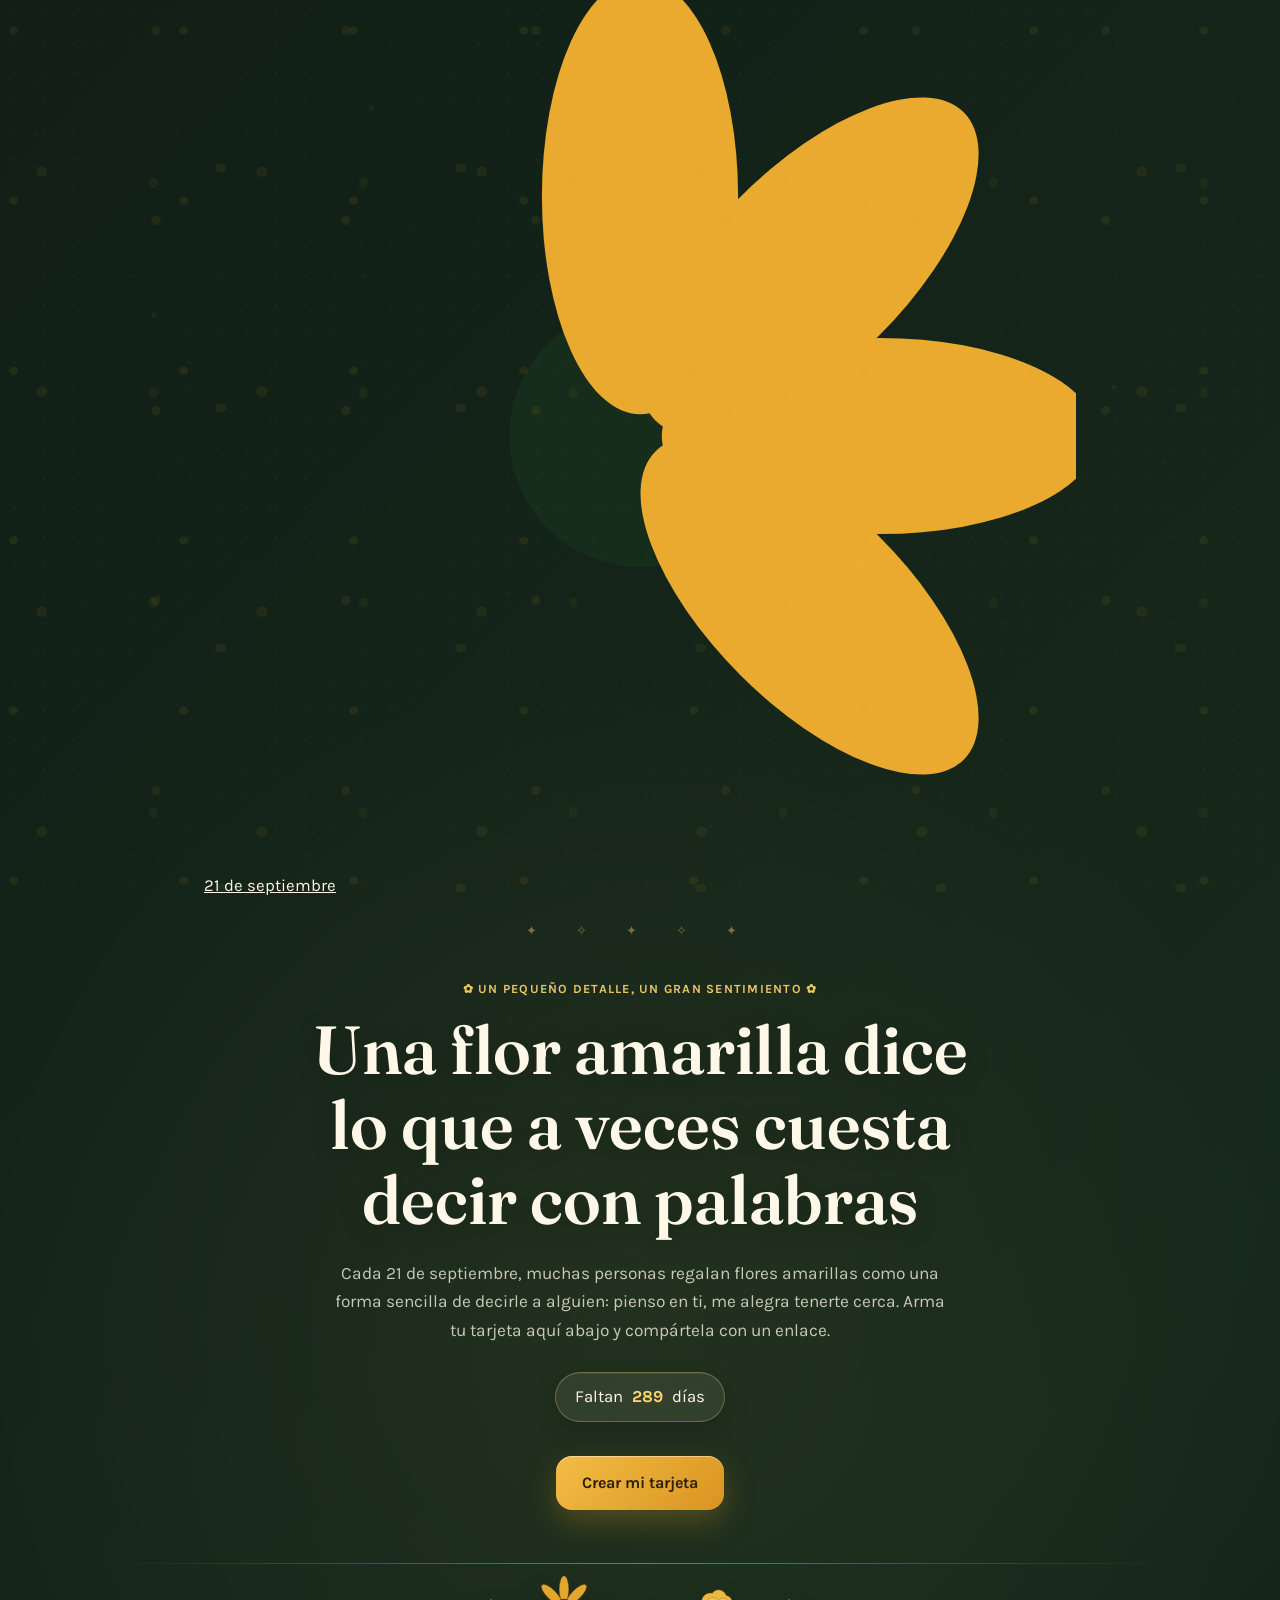
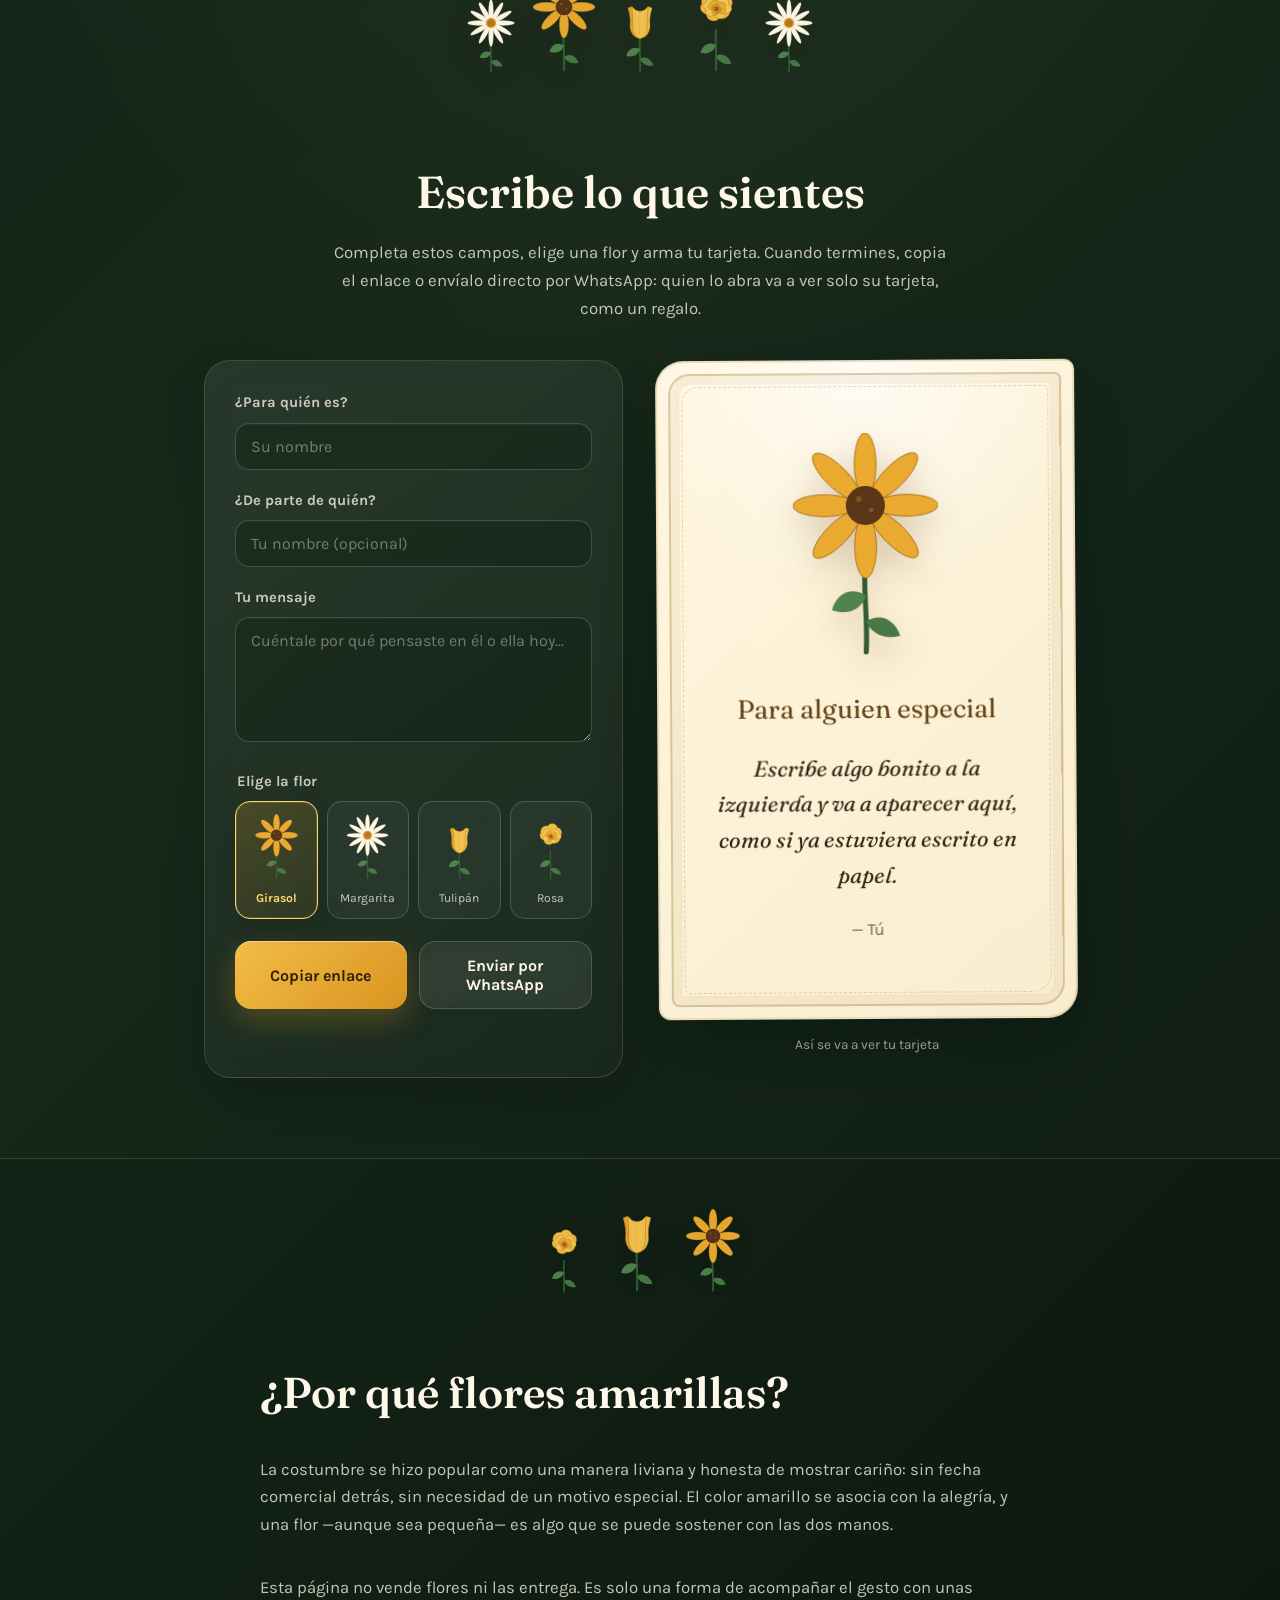
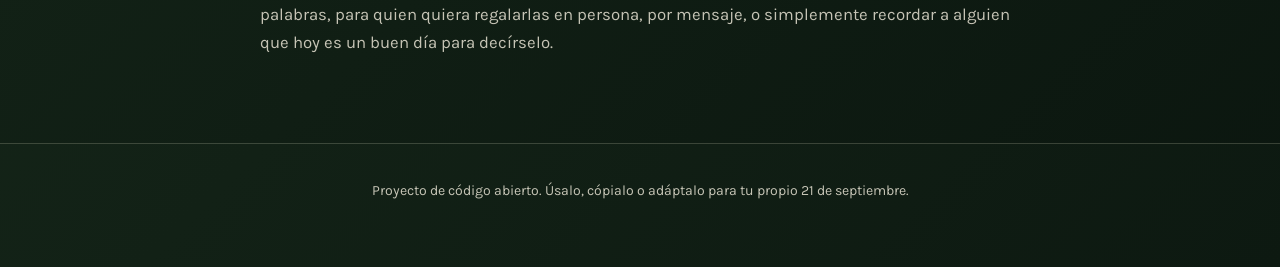
==== commit 0ec264f3: "Add files via upload" ====
--- a/index.html
+++ b/index.html
@@ -12,6 +12,7 @@
 <link rel="stylesheet" href="styles.css">
 </head>
 <body>
+  <div class="background-blooms" aria-hidden="true"></div>
 
 <nav class="top">
   <div class="wrap">
@@ -144,9 +145,6 @@
 
 <header class="hero">
   <div class="wrap">
-    <div class="hero-flower">
-      <svg viewBox="0 0 200 320" aria-hidden="true"><use href="#flor-girasol"></use></svg>
-    </div>
     <div class="hero-kicker">✿ Un pequeño detalle, un gran sentimiento ✿</div>
     <h1>Una flor amarilla dice lo que a veces cuesta decir con palabras</h1>
     <p class="lede">Cada 21 de septiembre, muchas personas regalan flores amarillas como una forma sencilla de decirle a alguien: pienso en ti, me alegra tenerte cerca. Arma tu tarjeta aquí abajo y compártela con un enlace.</p>
--- a/styles.css
+++ b/styles.css
@@ -28,9 +28,8 @@
   line-height:1.65;
   -webkit-font-smoothing:antialiased;
   background:
-    radial-gradient(circle at 15% 8%,rgba(255,205,82,.12),transparent 28%),
-    radial-gradient(circle at 88% 30%,rgba(210,94,112,.10),transparent 25%),
-    linear-gradient(135deg,#132918 0%,#1d3822 48%,#102416 100%);
+    radial-gradient(circle at 50% 38%,rgba(255,214,110,.055),transparent 30%),
+    linear-gradient(135deg,#111f16 0%,#17291b 52%,#0d1911 100%);
   overflow-x:hidden;
 }
 body::before{
@@ -140,7 +139,7 @@
     linear-gradient(135deg,var(--cream),var(--paper));
   color:var(--ink);
   border-radius:28px 10px 30px 12px;
-  padding:58px 42px 48px;
+  padding:72px 54px 58px;
   text-align:center;
   overflow:hidden;
   box-shadow:var(--shadow),inset 0 0 0 1px rgba(145,92,20,.16);
@@ -273,7 +272,7 @@
     radial-gradient(circle at 50% 30%,rgba(255,214,110,.10),transparent 28%),
     transparent;
 }
-.tarjeta-page .card{width:100%;max-width:500px}
+.tarjeta-page .card{width:min(92vw,650px);max-width:650px;min-height:620px;display:flex;flex-direction:column;justify-content:center}
 .tarjeta-footer{margin-top:30px;text-align:center;opacity:0;animation:footer-in .7s ease-out .35s forwards}
 .tarjeta-footer a{
   display:inline-block;padding:10px 15px;border:1px solid var(--green-line);border-radius:999px;
@@ -330,3 +329,116 @@
 .hero-kicker{display:inline-block;margin-bottom:13px;color:var(--yellow-soft);font-weight:700;letter-spacing:.10em;text-transform:uppercase;font-size:.78rem;opacity:.9}
 
 .card-ornament{position:relative;z-index:2;color:var(--gold);font-size:1.55rem;line-height:1;margin-bottom:7px;opacity:.85;text-shadow:0 2px 5px rgba(145,92,20,.16)}
+
+/* V2 — botanical background and richer paper-card decoration */
+.background-blooms{
+  position:fixed;
+  inset:0;
+  z-index:0;
+  pointer-events:none;
+  overflow:hidden;
+  opacity:.72;
+}
+.background-blooms::before,
+.background-blooms::after{
+  content:"";
+  position:absolute;
+  inset:0;
+  background-repeat:no-repeat;
+}
+.background-blooms::before{
+  background:
+    radial-gradient(ellipse at 8% 18%,rgba(233,170,47,.12) 0 4px,transparent 5px),
+    radial-gradient(ellipse at 19% 78%,rgba(233,170,47,.10) 0 5px,transparent 6px),
+    radial-gradient(ellipse at 82% 16%,rgba(233,170,47,.11) 0 4px,transparent 5px),
+    radial-gradient(ellipse at 92% 70%,rgba(233,170,47,.10) 0 5px,transparent 6px),
+    radial-gradient(ellipse at 73% 87%,rgba(233,170,47,.08) 0 4px,transparent 5px);
+  background-size:170px 170px,220px 220px,190px 190px,240px 240px,210px 210px;
+  animation:bg-drift 18s ease-in-out infinite alternate;
+}
+.background-blooms::after{
+  opacity:.55;
+  background-image:
+    radial-gradient(circle at 12% 35%,rgba(255,214,110,.16) 0 2px,transparent 3px),
+    radial-gradient(circle at 87% 43%,rgba(255,214,110,.15) 0 2px,transparent 3px),
+    radial-gradient(circle at 29% 12%,rgba(255,214,110,.12) 0 2px,transparent 3px),
+    radial-gradient(circle at 67% 63%,rgba(255,214,110,.13) 0 2px,transparent 3px);
+  animation:sparkle-field 7s ease-in-out infinite;
+}
+@keyframes bg-drift{
+  from{transform:translate3d(-7px,0,0) scale(1)}
+  to{transform:translate3d(7px,-8px,0) scale(1.035)}
+}
+@keyframes sparkle-field{
+  0%,100%{opacity:.3}
+  50%{opacity:.8}
+}
+
+/* Little botanical corners on the paper */
+.card{
+  border:1px solid rgba(133,83,16,.14);
+}
+.card::before{
+  inset:12px;
+  border:2px solid rgba(157,103,28,.34);
+  box-shadow:
+    inset 0 0 0 7px rgba(255,255,255,.08),
+    inset 0 0 0 9px rgba(157,103,28,.08);
+}
+.card::after{
+  inset:25px;
+  border:1px dashed rgba(157,103,28,.26);
+}
+.card > *:not(.petals-layer){
+  position:relative;
+  z-index:4;
+}
+.card::marker{display:none}
+.card-ornament{
+  font-size:2rem;
+  letter-spacing:.25em;
+  margin-bottom:10px;
+  text-shadow:0 2px 5px rgba(145,92,20,.18);
+}
+.card .card-flower{
+  width:145px;
+  margin-bottom:22px;
+  filter:drop-shadow(0 13px 16px rgba(113,68,18,.25));
+}
+.card-to{
+  font-size:1.65rem;
+  margin-bottom:20px;
+}
+.card-msg{
+  font-size:1.38rem;
+  max-width:39ch;
+}
+.card-from{font-size:1.05rem}
+.tarjeta-page{
+  position:relative;
+  z-index:1;
+}
+.tarjeta-page::after{
+  content:"";
+  position:absolute;
+  width:min(700px,90vw);
+  height:min(700px,90vw);
+  border-radius:50%;
+  background:radial-gradient(circle,rgba(233,170,47,.07),transparent 65%);
+  pointer-events:none;
+  z-index:-1;
+}
+
+/* More visible falling petals around the reveal */
+.card .petal{
+  width:15px;
+  height:21px;
+}
+
+/* Main-page sections sit above the decorative background */
+.hero,.creator,.about,footer{
+  position:relative;
+  z-index:1;
+}
+
+.tarjeta-footer{display:none!important}
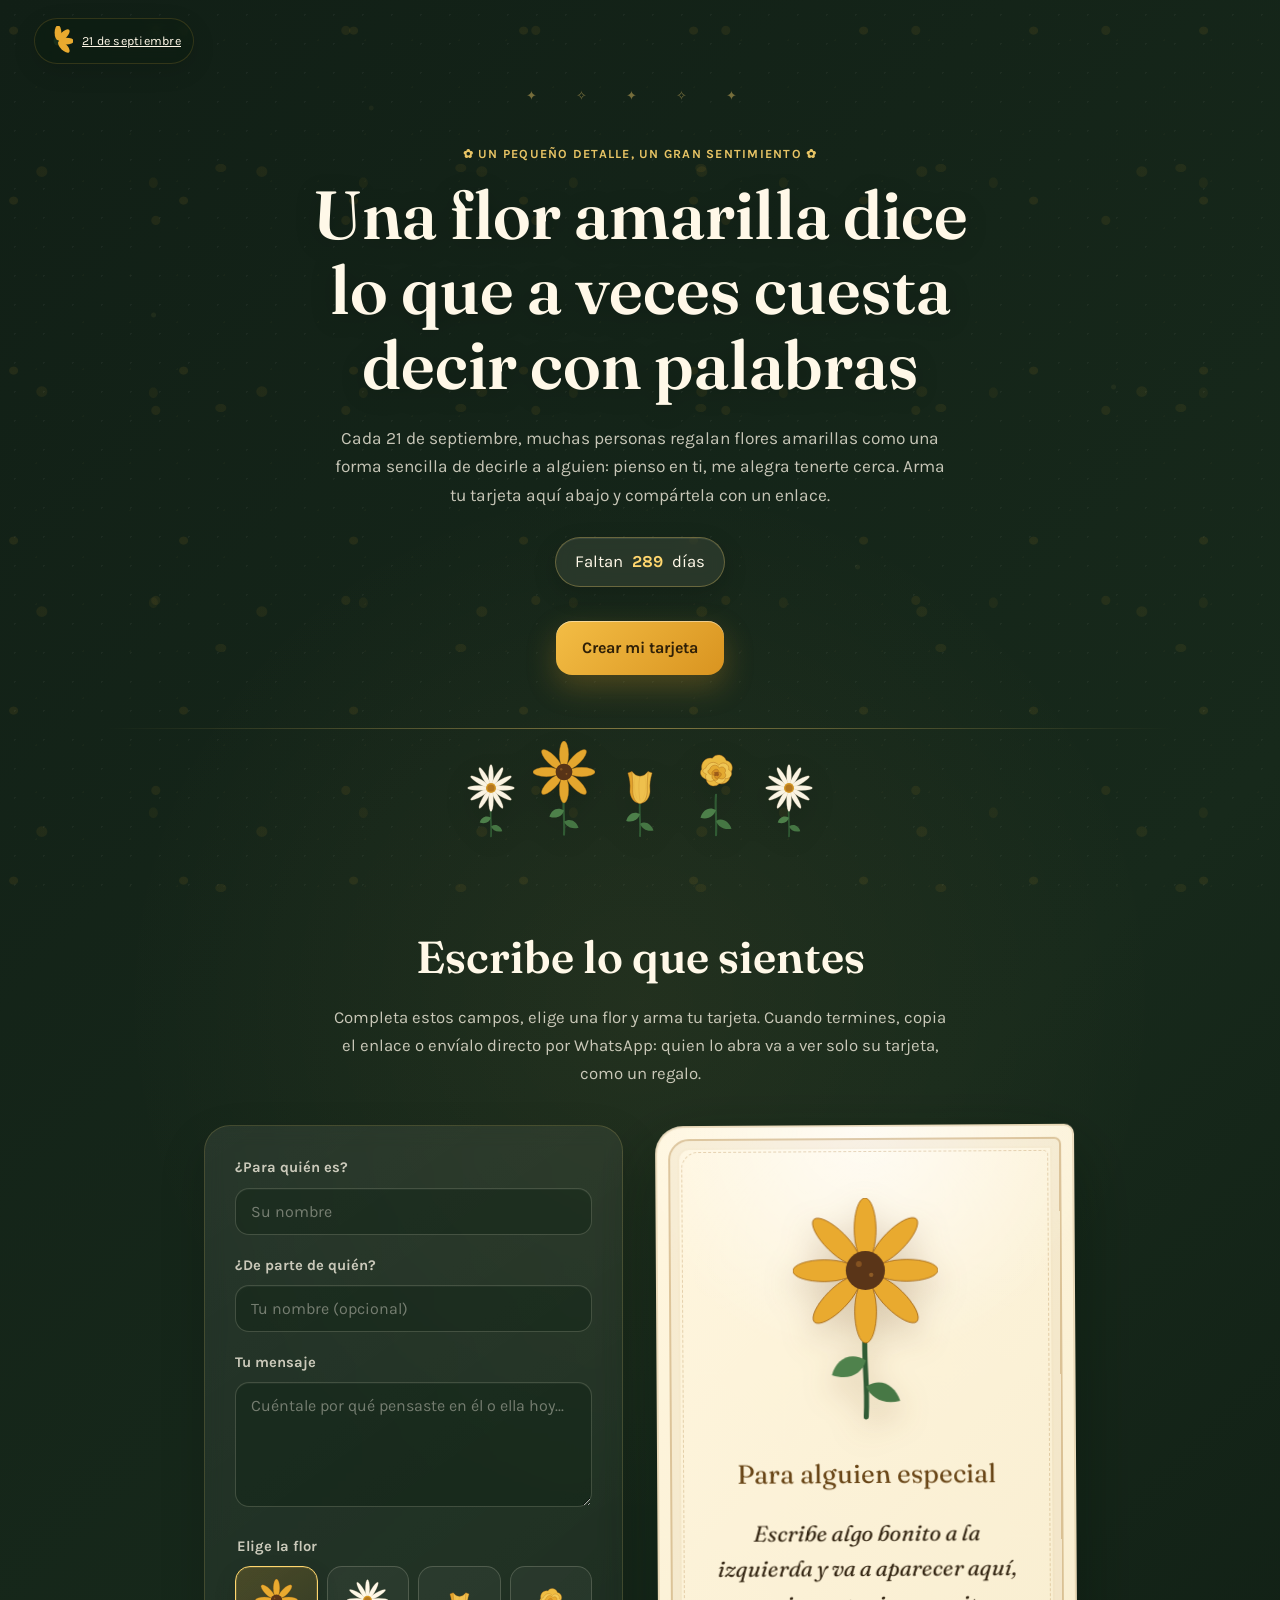
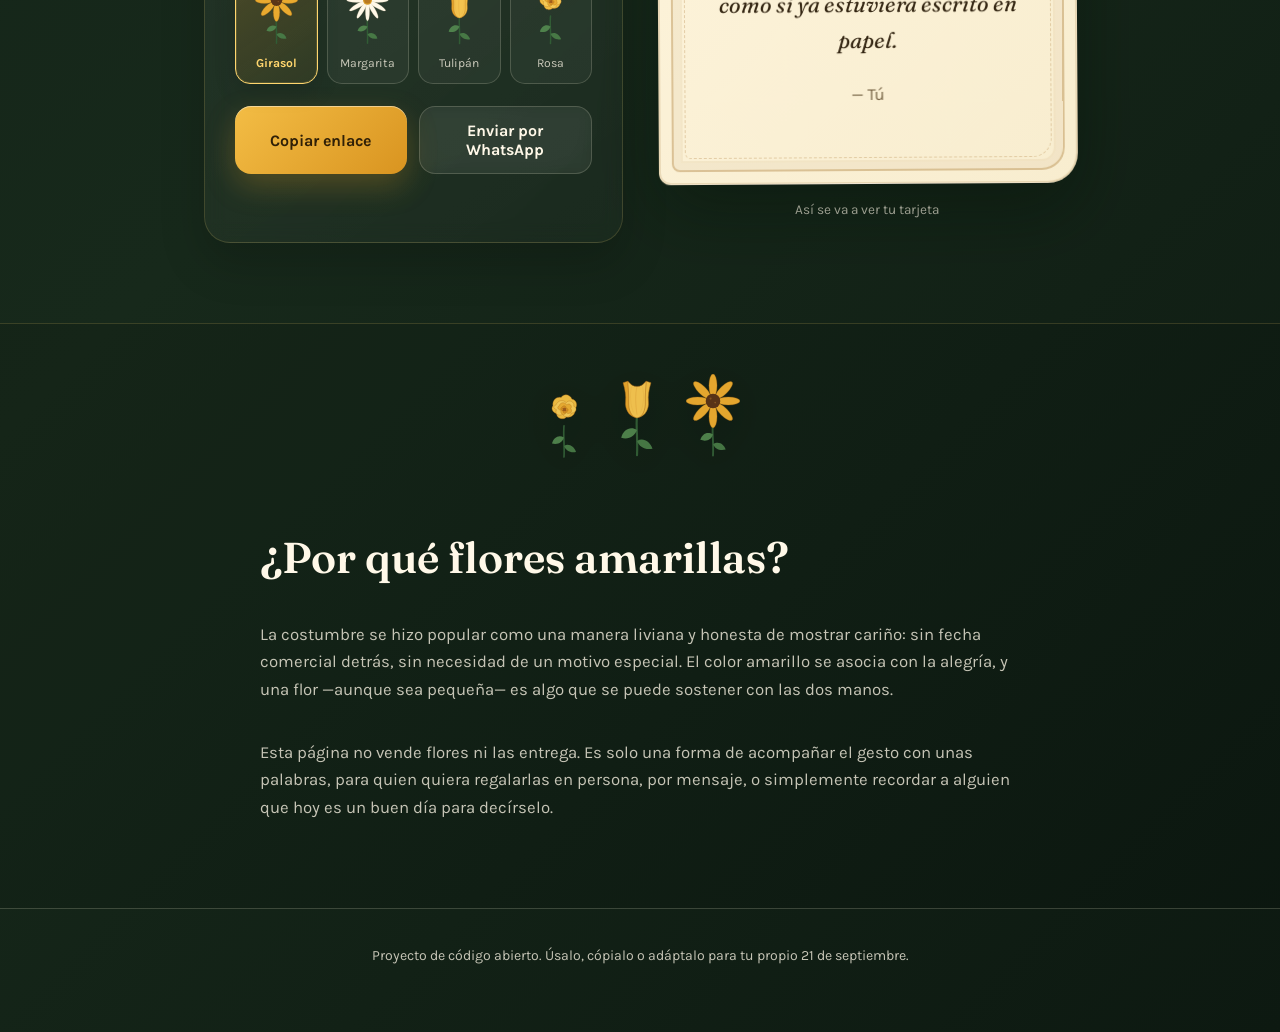
==== commit 23362405: "Add files via upload" ====
--- a/index.html
+++ b/index.html
@@ -9,6 +9,7 @@
 <link rel="preconnect" href="https://fonts.googleapis.com">
 <link rel="preconnect" href="https://fonts.gstatic.com" crossorigin>
 <link href="https://fonts.googleapis.com/css2?family=Fraunces:ital,wght@0,400;0,500;0,600;1,500&family=Karla:wght@400;500;700&display=swap" rel="stylesheet">
+<link rel="icon" type="image/svg+xml" href="favicon.svg">
 <link rel="stylesheet" href="styles.css">
 </head>
 <body>
@@ -25,9 +26,7 @@
           <ellipse cx="20" cy="9" rx="4.5" ry="10" transform="rotate(45 20 20)"/>
           <ellipse cx="20" cy="9" rx="4.5" ry="10" transform="rotate(135 20 20)"/>
         </g>
-      </svg>
-      21 de septiembre
-    </a>
+      </svg><span>21 de septiembre</span></a>
   </div>
 </nav>
 
--- a/styles.css
+++ b/styles.css
@@ -442,3 +442,194 @@
 }
 
 .tarjeta-footer{display:none!important}
+
+/* V3 — quiet night garden: the card is the focus, the flowers live in the background */
+.tarjeta-page{
+  isolation:isolate;
+  overflow:hidden;
+  min-height:100svh;
+  background:
+    radial-gradient(circle at 50% 40%,rgba(255,211,102,.075),transparent 24%),
+    linear-gradient(180deg,#0d1c12 0%,#102518 55%,#0a1710 100%);
+}
+.tarjeta-page .background-blooms{
+  opacity:.35;
+  z-index:-4;
+}
+.tarjeta-page::before{z-index:-2;opacity:.28}
+.tarjeta-page::after{z-index:-3}
+
+/* A real field of flowers at the bottom */
+.flower-meadow{
+  position:absolute;
+  z-index:-1;
+  left:-4vw;
+  right:-4vw;
+  bottom:-10px;
+  height:44vh;
+  min-height:260px;
+  max-height:430px;
+  pointer-events:none;
+  overflow:hidden;
+  mask-image:linear-gradient(to top,black 0%,black 58%,transparent 100%);
+  -webkit-mask-image:linear-gradient(to top,black 0%,black 58%,transparent 100%);
+}
+.flower-meadow::before{
+  content:"";
+  position:absolute;
+  left:0;right:0;bottom:0;
+  height:45%;
+  background:
+    radial-gradient(ellipse at 10% 100%,rgba(38,74,40,.78),transparent 55%),
+    radial-gradient(ellipse at 36% 100%,rgba(30,62,34,.78),transparent 58%),
+    radial-gradient(ellipse at 66% 100%,rgba(37,72,38,.72),transparent 56%),
+    radial-gradient(ellipse at 92% 100%,rgba(28,60,32,.76),transparent 55%);
+}
+.meadow-flower{
+  position:absolute;
+  bottom:-34px;
+  width:var(--flower-w);
+  transform:rotate(var(--flower-rot));
+  opacity:var(--depth);
+  filter:drop-shadow(0 7px 7px rgba(0,0,0,.18));
+  transform-origin:50% 100%;
+  animation:
+    meadow-rise 1.1s cubic-bezier(.2,.9,.25,1) var(--rise-delay) both,
+    wind-sway 4.6s ease-in-out var(--wind-delay) infinite;
+}
+.meadow-flower-inner{
+  transform-origin:50% 100%;
+}
+.meadow-flower svg{
+  width:100%;
+  height:auto;
+}
+@keyframes meadow-rise{
+  from{opacity:0;transform:translateY(80px) rotate(var(--flower-rot)) scale(.75)}
+  to{opacity:var(--depth);transform:translateY(0) rotate(var(--flower-rot)) scale(1)}
+}
+@keyframes wind-sway{
+  0%,100%{margin-left:0;transform:rotate(calc(var(--flower-rot) - 2deg))}
+  25%{margin-left:9px;transform:rotate(calc(var(--flower-rot) + 5deg))}
+  50%{margin-left:17px;transform:rotate(calc(var(--flower-rot) + 8deg))}
+  75%{margin-left:6px;transform:rotate(calc(var(--flower-rot) + 2deg))}
+}
+
+/* A second, subtle layer of tiny yellow blooms farther back */
+.flower-meadow::after{
+  content:"✦  ✿  ✦   ✿   ✦   ✿  ✦  ✿  ✦";
+  position:absolute;
+  left:4%;
+  right:4%;
+  bottom:18%;
+  color:rgba(238,183,57,.18);
+  font-size:clamp(14px,2vw,22px);
+  letter-spacing:clamp(12px,3vw,34px);
+  white-space:nowrap;
+  animation:far-blossoms 5s ease-in-out infinite;
+}
+@keyframes far-blossoms{
+  0%,100%{transform:translateX(-8px);opacity:.35}
+  50%{transform:translateX(12px);opacity:.8}
+}
+
+/* The card now sits clearly above the meadow */
+.tarjeta-page .card{
+  z-index:5;
+  box-shadow:
+    0 35px 90px rgba(0,0,0,.55),
+    0 0 0 1px rgba(255,218,133,.09),
+    0 18px 55px rgba(183,120,30,.10),
+    inset 0 1px rgba(255,255,255,.65);
+}
+.tarjeta-page .card-reveal{
+  animation:card-in-v3 1s cubic-bezier(.18,.9,.25,1) forwards;
+}
+@keyframes card-in-v3{
+  0%{opacity:0;transform:translateY(32px) scale(.94) rotate(-1.5deg)}
+  65%{opacity:1;transform:translateY(-7px) scale(1.012) rotate(.45deg)}
+  100%{opacity:1;transform:translateY(0) scale(1) rotate(-.35deg)}
+}
+.tarjeta-page .card::before{
+  background:
+    radial-gradient(circle at 9% 10%,rgba(189,127,33,.10) 0 3px,transparent 4px),
+    radial-gradient(circle at 91% 90%,rgba(189,127,33,.10) 0 3px,transparent 4px);
+}
+.tarjeta-page .card::after{
+  box-shadow:inset 0 0 0 1px rgba(157,103,28,.04);
+}
+
+@media (max-width:700px){
+  .flower-meadow{height:34vh;min-height:205px}
+  .meadow-flower{bottom:-30px}
+  .tarjeta-page .card{
+    width:min(94vw,650px);
+    min-height:570px;
+    padding:55px 28px 48px;
+  }
+}
+@media (prefers-reduced-motion:reduce){
+  .flower-meadow{display:block;opacity:.55}
+  .meadow-flower{animation:none!important;transform:rotate(var(--flower-rot))!important}
+  .flower-meadow::after{animation:none}
+}
+
+/* V4 — corner branding + compact countdown */
+.top{
+  position:relative;
+  z-index:20;
+  padding-top:18px;
+}
+.top .wrap{
+  max-width:none;
+  width:auto;
+  margin:0;
+  padding:0 0 0 34px;
+}
+.brand{
+  display:inline-flex;
+  align-items:center;
+  gap:9px;
+  padding:7px 12px 7px 8px;
+  border:1px solid rgba(239,187,67,.16);
+  border-radius:999px;
+  background:rgba(10,28,15,.38);
+  backdrop-filter:blur(7px);
+  -webkit-backdrop-filter:blur(7px);
+  box-shadow:0 7px 24px rgba(0,0,0,.12);
+}
+.brand svg{
+  width:30px;
+  height:30px;
+  flex:0 0 30px;
+}
+.brand span{
+  font-size:.78rem;
+  letter-spacing:.02em;
+}
+.top-countdown{
+  display:inline-flex;
+  align-items:center;
+  gap:6px;
+  margin-left:10px;
+  padding:7px 12px;
+  border:1px solid rgba(239,187,67,.24);
+  border-radius:999px;
+  color:#f3d078;
+  background:rgba(26,40,24,.55);
+  font-size:.72rem;
+  font-weight:700;
+  letter-spacing:.02em;
+  box-shadow:0 7px 24px rgba(0,0,0,.1);
+}
+.top-countdown strong{
+  color:#fff1bf;
+  font-variant-numeric:tabular-nums;
+}
+@media(max-width:700px){
+  .top{padding-top:14px}
+  .top .wrap{padding-left:18px}
+  .brand{padding:6px 10px 6px 7px}
+  .brand svg{width:27px;height:27px;flex-basis:27px}
+  .top-countdown{margin-left:5px;padding:6px 9px}
+}
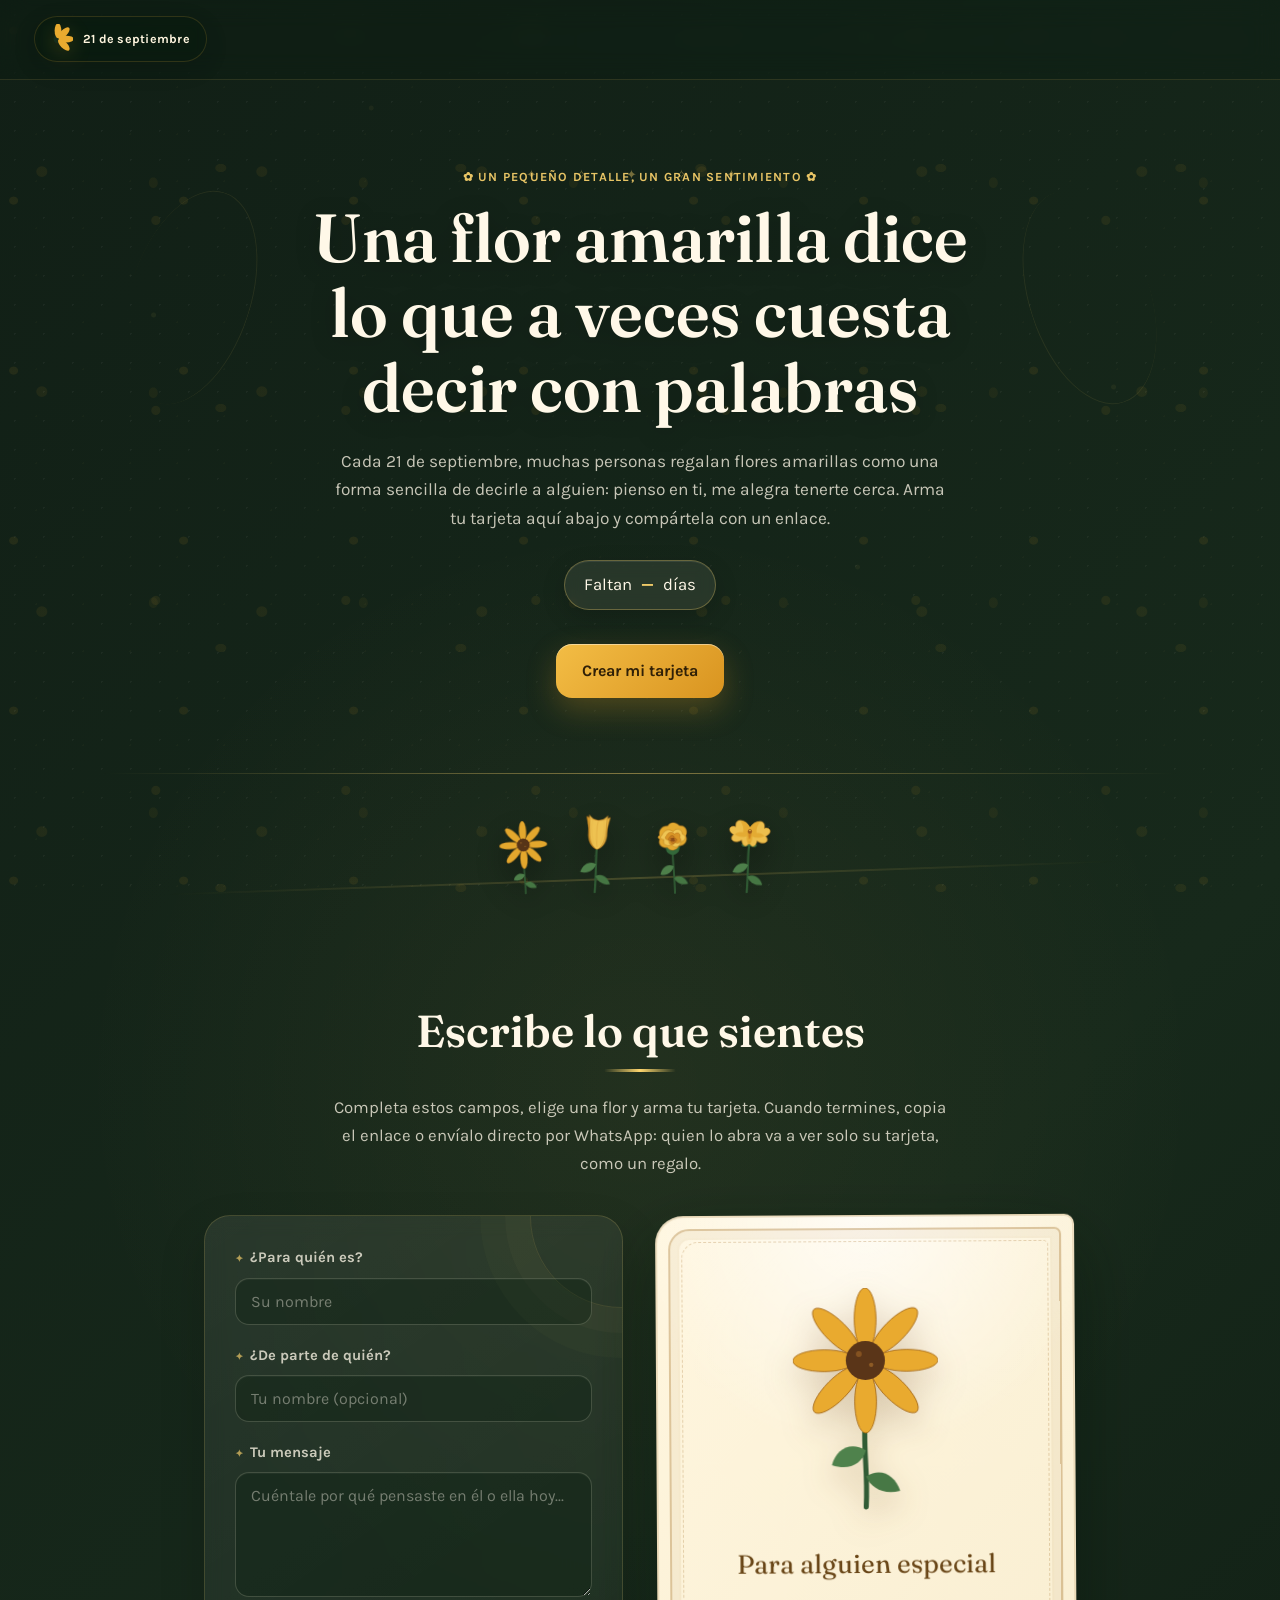
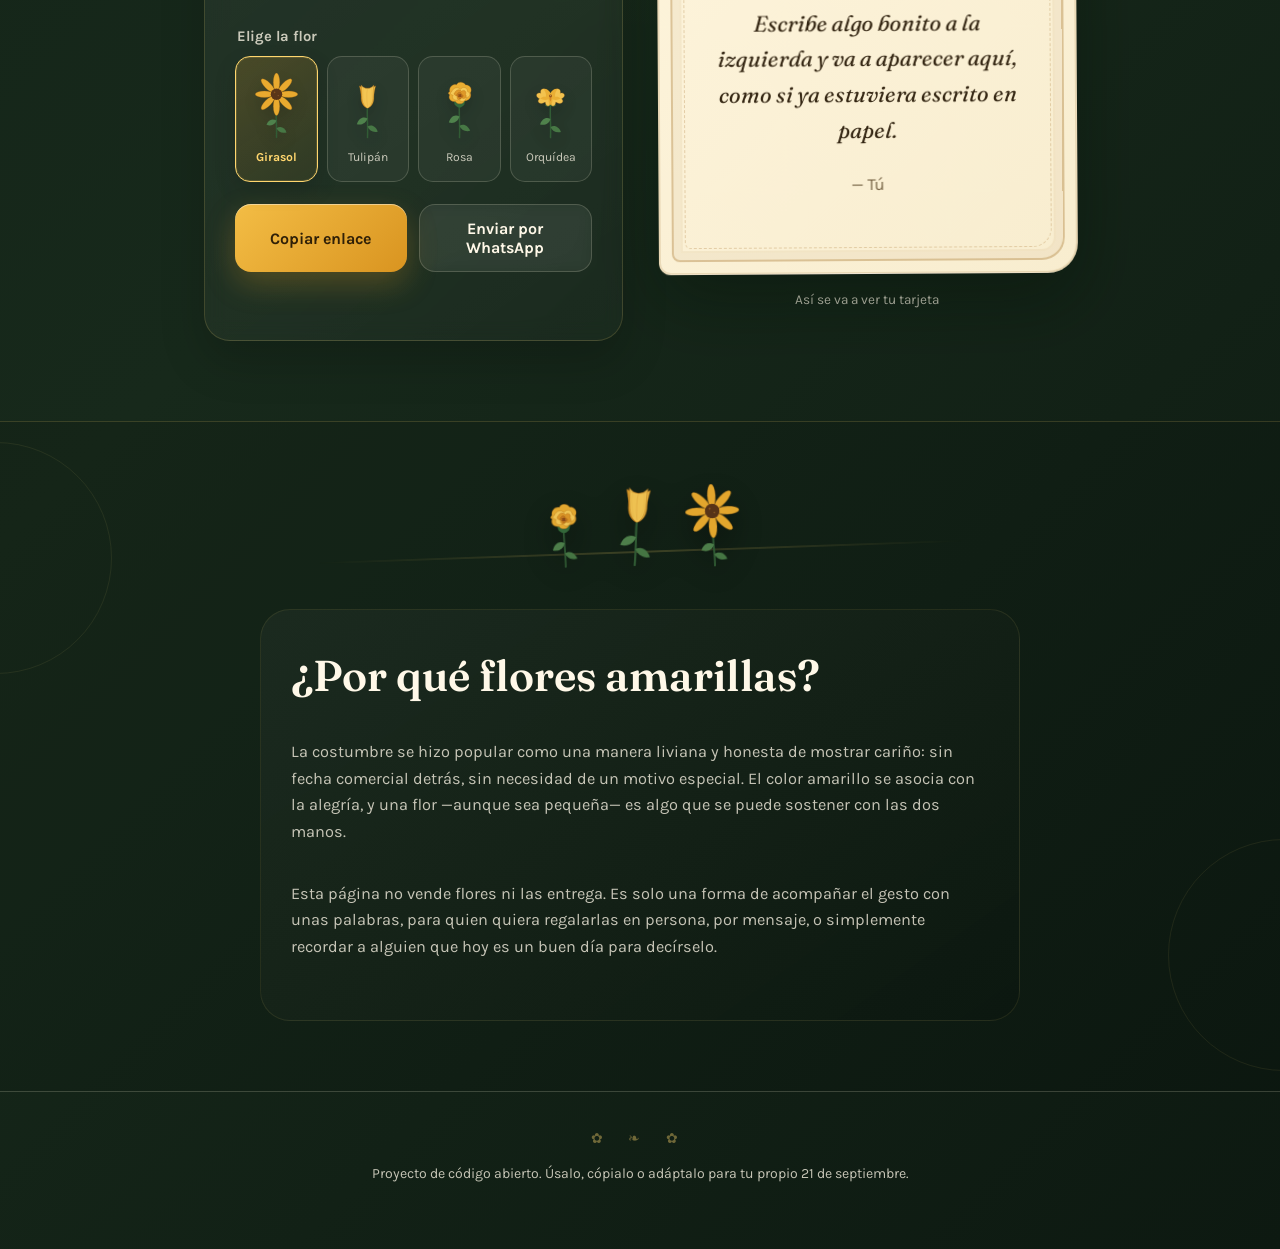
==== commit 1b738ce7: "Add files via upload" ====
--- a/index.html
+++ b/index.html
@@ -51,94 +51,120 @@
       <circle cx="91" cy="91" r="4" fill="#8f5a23" opacity=".8"/>
       <circle cx="108" cy="106" r="3" fill="#9b6529" opacity=".8"/>
     </g>
-
-    <g id="flor-margarita">
-      <path d="M100 176 C95 215 103 250 100 302" fill="none" stroke="#315c35" stroke-width="7" stroke-linecap="round"/>
-      <path d="M100 224 C79 211 59 222 53 244 C76 252 94 243 100 224Z" fill="#4f824c"/>
-      <path d="M100 260 C121 247 140 259 147 280 C124 286 107 276 100 260Z" fill="#477845"/>
-      <g fill="#fff8e8" stroke="#d7c7a5" stroke-width="1">
-        <ellipse cx="100" cy="49" rx="10" ry="47"/>
-        <ellipse cx="100" cy="49" rx="10" ry="47" transform="rotate(30 100 100)"/>
-        <ellipse cx="100" cy="49" rx="10" ry="47" transform="rotate(60 100 100)"/>
-        <ellipse cx="100" cy="49" rx="10" ry="47" transform="rotate(90 100 100)"/>
-        <ellipse cx="100" cy="49" rx="10" ry="47" transform="rotate(120 100 100)"/>
-        <ellipse cx="100" cy="49" rx="10" ry="47" transform="rotate(150 100 100)"/>
-        <ellipse cx="100" cy="49" rx="10" ry="47" transform="rotate(180 100 100)"/>
-        <ellipse cx="100" cy="49" rx="10" ry="47" transform="rotate(210 100 100)"/>
-        <ellipse cx="100" cy="49" rx="10" ry="47" transform="rotate(240 100 100)"/>
-        <ellipse cx="100" cy="49" rx="10" ry="47" transform="rotate(270 100 100)"/>
-        <ellipse cx="100" cy="49" rx="10" ry="47" transform="rotate(300 100 100)"/>
-        <ellipse cx="100" cy="49" rx="10" ry="47" transform="rotate(330 100 100)"/>
-      </g>
       <circle cx="100" cy="100" r="21" fill="#d89b28"/>
       <circle cx="100" cy="100" r="15" fill="#b87920"/>
     </g>
 
-    <!-- Tulipán: copa ancha, pétalos separados y cáliz claramente reconocible -->
+
+    <!-- Tulipán: copa más cerrada y pétalos recogidos -->
     <g id="flor-tulipan">
-      <path d="M100 174 C96 213 103 252 100 304" fill="none" stroke="#315c35" stroke-width="7" stroke-linecap="round"/>
-      <path d="M100 223 C79 209 55 222 49 248 C74 255 93 242 100 223Z" fill="#4f824c"/>
-      <path d="M100 258 C120 246 142 260 150 283 C125 288 107 276 100 258Z" fill="#477845"/>
-      <path d="M55 70
-               C62 93 65 112 63 132
-               C61 153 73 176 91 181
-               C98 183 100 174 100 164
-               C99 145 93 127 92 109
-               C91 91 82 76 70 65Z"
-            fill="#e6a52c" stroke="#a86619" stroke-width="1.5"/>
-      <path d="M145 70
-               C138 93 135 112 137 132
-               C139 153 127 176 109 181
-               C102 183 100 174 100 164
-               C101 145 107 127 108 109
-               C109 91 118 76 130 65Z"
-            fill="#f0bd45" stroke="#a86619" stroke-width="1.5"/>
-      <path d="M70 65
-               C79 76 88 82 100 82
-               C112 82 121 76 130 65
-               C128 91 126 111 127 132
-               C128 160 117 181 100 184
-               C83 181 72 160 73 132
-               C74 111 72 91 70 65Z"
-            fill="#f3c34f" stroke="#a86619" stroke-width="1.5"/>
-      <path d="M100 83 C94 105 95 140 100 173" fill="none" stroke="#c47c20" stroke-width="2" opacity=".35"/>
-      <path d="M82 83 C76 111 79 145 89 166" fill="none" stroke="#c47c20" stroke-width="1.5" opacity=".22"/>
-      <path d="M118 83 C124 111 121 145 111 166" fill="none" stroke="#c47c20" stroke-width="1.5" opacity=".22"/>
-    </g>
-
-    <!-- Rosa: varios pétalos superpuestos y centro en espiral, en vez de círculos -->
+      <path d="M100 154 C96 195 103 238 100 304" fill="none" stroke="#315c35" stroke-width="7" stroke-linecap="round"/>
+      <path d="M100 214 C79 202 57 216 50 241 C73 247 93 235 100 214Z" fill="#4f824c"/>
+      <path d="M100 252 C120 240 140 253 148 276 C125 281 108 270 100 252Z" fill="#477845"/>
+      <path d="M62 61
+               C66 79 70 96 70 112
+               C69 137 79 157 95 164
+               C99 166 100 159 100 151
+               C99 130 94 111 91 94
+               C87 77 77 65 62 61Z"
+            fill="#e5a52c" stroke="#a86619" stroke-width="1.5"/>
+      <path d="M138 61
+               C134 79 130 96 130 112
+               C131 137 121 157 105 164
+               C101 166 100 159 100 151
+               C101 130 106 111 109 94
+               C113 77 123 65 138 61Z"
+            fill="#efbd45" stroke="#a86619" stroke-width="1.5"/>
+      <path d="M70 56
+               C78 66 88 72 100 72
+               C112 72 122 66 130 56
+               C128 75 126 93 126 111
+               C126 137 116 159 100 166
+               C84 159 74 137 74 111
+               C74 93 72 75 70 56Z"
+            fill="#f4c653" stroke="#a86619" stroke-width="1.5"/>
+      <!-- Borde superior ondulado: da la silueta cerrada del tulipán -->
+      <path d="M62 61 C72 68 84 71 100 72 C116 71 128 68 138 61"
+            fill="none" stroke="#c47c20" stroke-width="2" opacity=".45"/>
+      <path d="M100 74 C95 96 96 128 100 158" fill="none" stroke="#c47c20" stroke-width="2" opacity=".35"/>
+      <path d="M82 70 C78 94 80 127 89 149" fill="none" stroke="#c47c20" stroke-width="1.5" opacity=".22"/>
+      <path d="M118 70 C122 94 120 127 111 149" fill="none" stroke="#c47c20" stroke-width="1.5" opacity=".22"/>
+    </g>
+
+    <!-- Rosa: cabeza compacta, pétalos superpuestos y tallo unido al cáliz -->
     <g id="flor-rosa">
-      <path d="M100 174 C96 213 103 252 100 304" fill="none" stroke="#315c35" stroke-width="7" stroke-linecap="round"/>
-      <path d="M100 223 C78 210 56 223 50 248 C75 255 94 242 100 223Z" fill="#4f824c"/>
-      <path d="M100 258 C120 246 142 260 150 283 C125 288 107 276 100 258Z" fill="#477845"/>
-      <path d="M54 91
-               C50 70 67 51 88 56
-               C99 38 126 43 133 63
-               C153 67 159 91 145 105
-               C150 127 129 143 111 137
-               C96 153 70 143 69 124
-               C51 117 45 102 54 91Z"
-            fill="#efbd43" stroke="#a86619" stroke-width="1.5"/>
-      <path d="M66 88
-               C75 67 96 63 109 78
-               C121 63 145 73 141 93
-               C159 100 149 124 130 121
-               C128 140 103 143 94 126
-               C77 138 59 121 69 107
-               C53 101 55 91 66 88Z"
-            fill="#f4c956" stroke="#b2711d" stroke-width="1.4"/>
-      <path d="M80 91
-               C84 76 103 73 111 87
-               C122 77 137 91 128 103
-               C139 114 122 130 109 119
-               C101 135 82 124 88 110
-               C72 106 70 96 80 91Z"
-            fill="#e9ad32" stroke="#a86619" stroke-width="1.3"/>
-      <path d="M92 96 C98 87 111 91 108 101 C119 100 121 113 110 116 C105 127 93 120 96 111 C85 110 84 100 92 96Z"
-            fill="#d99225" stroke="#9a5f18" stroke-width="1.2"/>
-      <path d="M99 101 C104 96 112 101 108 106 C113 111 106 116 101 112 C96 116 91 110 96 106 C92 102 95 98 99 101Z"
-            fill="#9f5d1b"/>
-    </g>
+      <path d="M100 139 C96 188 103 239 100 304" fill="none" stroke="#315c35" stroke-width="7" stroke-linecap="round"/>
+      <path d="M100 205 C78 192 56 207 50 233 C75 240 94 227 100 205Z" fill="#4f824c"/>
+      <path d="M100 248 C120 235 142 249 150 272 C125 278 107 266 100 248Z" fill="#477845"/>
+      <path d="M71 126 C82 137 92 143 100 143 C108 143 118 137 129 126 L122 151 C114 159 106 163 100 163 C94 163 86 159 78 151Z"
+            fill="#356a3c" stroke="#284f2e" stroke-width="1"/>
+      <path d="M54 88
+               C50 68 66 51 86 55
+               C94 38 119 40 129 56
+               C151 55 161 76 151 94
+               C159 113 143 132 124 130
+               C116 148 91 151 80 134
+               C59 137 45 119 54 102
+               C45 98 46 91 54 88Z"
+            fill="#e9ad32" stroke="#a86619" stroke-width="1.5"/>
+      <path d="M63 88
+               C72 68 91 64 105 77
+               C115 61 139 68 138 87
+               C156 93 150 116 131 115
+               C130 134 107 141 96 124
+               C79 135 61 119 70 105
+               C55 101 54 93 63 88Z"
+            fill="#f5c956" stroke="#b2711d" stroke-width="1.4"/>
+      <path d="M79 91
+               C85 77 101 75 110 86
+               C121 75 136 88 128 100
+               C139 111 123 127 110 117
+               C102 132 84 124 89 109
+               C74 105 71 97 79 91Z"
+            fill="#df9828" stroke="#a86619" stroke-width="1.3"/>
+      <path d="M91 96 C98 86 111 91 108 101 C120 101 120 113 110 116
+               C104 126 93 120 96 111 C85 110 84 101 91 96Z"
+            fill="#c77b20" stroke="#955817" stroke-width="1.2"/>
+      <path d="M99 101 C104 96 112 101 108 106 C114 111 107 116 101 112
+               C96 116 91 110 96 106 C92 102 95 98 99 101Z"
+            fill="#914e18"/>
+    </g>
+
+    <!-- Orquídea amarilla: pétalos suaves, centro marcado y tallo unido -->
+    <g id="flor-orquidea">
+      <path d="M100 155 C96 195 103 243 100 304" fill="none" stroke="#315c35" stroke-width="7" stroke-linecap="round"/>
+      <path d="M100 216 C79 204 58 218 51 242 C75 248 94 236 100 216Z" fill="#4f824c"/>
+      <path d="M100 254 C120 242 141 255 149 278 C125 283 108 272 100 254Z" fill="#477845"/>
+      <path d="M100 153 C90 159 83 160 75 153 L82 137 C90 143 95 145 100 145 C105 145 110 143 118 137 L125 153 C117 160 110 159 100 153Z"
+            fill="#3c7040"/>
+      <path d="M100 95
+               C82 66 48 67 54 95
+               C34 88 25 110 48 121
+               C31 136 53 153 75 137
+               C78 160 97 163 100 139
+               C103 163 122 160 125 137
+               C147 153 169 136 152 121
+               C175 110 166 88 146 95
+               C152 67 118 66 100 95Z"
+            fill="#f3c34f" stroke="#b4741d" stroke-width="1.5"/>
+      <path d="M100 95
+               C91 78 79 72 68 76
+               C76 87 81 99 78 112
+               C68 110 59 113 52 120
+               C65 128 79 129 91 123
+               C90 137 94 145 100 151
+               C106 145 110 137 109 123
+               C121 129 135 128 148 120
+               C141 113 132 110 122 112
+               C119 99 124 87 132 76
+               C121 72 109 78 100 95Z"
+            fill="#e9ad32" opacity=".9"/>
+      <path d="M100 99 C94 108 93 120 100 135 C107 120 106 108 100 99Z"
+            fill="#d78822"/>
+      <circle cx="100" cy="108" r="7" fill="#9d5a1a"/>
+      <circle cx="100" cy="105" r="2.2" fill="#ffd96b"/>
+    </g>
+
   </defs>
 </svg>
 
@@ -157,11 +183,10 @@
 </header>
 
 <div class="garland" aria-hidden="true">
-  <svg viewBox="0 0 200 320"><use href="#flor-margarita"></use></svg>
   <svg viewBox="0 0 200 320"><use href="#flor-girasol"></use></svg>
   <svg viewBox="0 0 200 320"><use href="#flor-tulipan"></use></svg>
   <svg viewBox="0 0 200 320"><use href="#flor-rosa"></use></svg>
-  <svg viewBox="0 0 200 320"><use href="#flor-margarita"></use></svg>
+  <svg viewBox="0 0 200 320"><use href="#flor-orquidea"></use></svg>
 </div>
 
 <section class="creator" id="crear">
@@ -195,13 +220,6 @@
               </span>
             </label>
             <label class="flower-option">
-              <input type="radio" name="flor" value="margarita">
-              <span class="chip">
-                <svg viewBox="0 0 200 320" aria-hidden="true"><use href="#flor-margarita"></use></svg>
-                <span>Margarita</span>
-              </span>
-            </label>
-            <label class="flower-option">
               <input type="radio" name="flor" value="tulipan">
               <span class="chip">
                 <svg viewBox="0 0 200 320" aria-hidden="true"><use href="#flor-tulipan"></use></svg>
@@ -213,6 +231,13 @@
               <span class="chip">
                 <svg viewBox="0 0 200 320" aria-hidden="true"><use href="#flor-rosa"></use></svg>
                 <span>Rosa</span>
+              </span>
+            </label>
+            <label class="flower-option">
+              <input type="radio" name="flor" value="orquidea">
+              <span class="chip">
+                <svg viewBox="0 0 200 320" aria-hidden="true"><use href="#flor-orquidea"></use></svg>
+                <span>Orquídea</span>
               </span>
             </label>
           </div>
--- a/styles.css
+++ b/styles.css
@@ -633,3 +633,242 @@
   .brand svg{width:27px;height:27px;flex-basis:27px}
   .top-countdown{margin-left:5px;padding:6px 9px}
 }
+
+
+/* V4 — jardín vivo: más profundidad, movimiento y detalles */
+.top{
+  position:relative;
+  z-index:4;
+  padding:16px 0;
+  border-bottom:1px solid rgba(255,214,110,.12);
+  background:rgba(10,25,15,.28);
+  backdrop-filter:blur(14px);
+}
+.brand{
+  display:inline-flex;
+  align-items:center;
+  gap:10px;
+  color:var(--cream);
+  text-decoration:none;
+  font-weight:700;
+  letter-spacing:.02em;
+}
+.brand svg{
+  width:34px;
+  filter:drop-shadow(0 5px 10px rgba(233,170,47,.2));
+  transition:transform .35s ease;
+}
+.brand:hover svg{transform:rotate(-10deg) scale(1.1)}
+
+.hero{
+  padding-top:82px;
+  padding-bottom:76px;
+}
+.hero::before{
+  top:84px;
+}
+.hero .wrap{position:relative}
+.hero .wrap::before,
+.hero .wrap::after{
+  content:"";
+  position:absolute;
+  width:120px;
+  height:220px;
+  border:1px solid rgba(255,214,110,.12);
+  border-left:0;
+  border-bottom:0;
+  border-radius:50%;
+  opacity:.7;
+  pointer-events:none;
+}
+.hero .wrap::before{left:-50px;top:25px;transform:rotate(18deg)}
+.hero .wrap::after{right:-50px;top:25px;transform:rotate(-198deg)}
+
+.hero-flower{
+  position:relative;
+}
+.hero-flower::after{
+  content:"";
+  position:absolute;
+  inset:8% 8% 12%;
+  border-radius:50%;
+  box-shadow:0 0 55px rgba(255,214,110,.12);
+  pointer-events:none;
+}
+
+.pill{
+  position:relative;
+  overflow:hidden;
+}
+.pill::after{
+  content:"";
+  position:absolute;
+  top:0;bottom:0;width:60px;
+  transform:translateX(-90px) skewX(-18deg);
+  background:linear-gradient(90deg,transparent,rgba(255,255,255,.18),transparent);
+  animation:pill-shine 4.5s ease-in-out infinite;
+}
+@keyframes pill-shine{
+  0%,55%{transform:translateX(-90px) skewX(-18deg)}
+  80%,100%{transform:translateX(420px) skewX(-18deg)}
+}
+
+.garland{
+  position:relative;
+  padding:12px 28px 0;
+}
+.garland::before{
+  content:"";
+  position:absolute;
+  left:12%;right:12%;bottom:18px;height:2px;
+  background:linear-gradient(90deg,transparent,rgba(255,214,110,.2),transparent);
+  transform:rotate(-2deg);
+}
+.garland svg{
+  position:relative;
+  z-index:1;
+  filter:drop-shadow(0 12px 15px rgba(0,0,0,.24));
+}
+.garland svg:nth-child(odd){transform:rotate(-3deg)}
+.garland svg:nth-child(even){transform:rotate(3deg)}
+.garland svg:hover{transform:translateY(-9px) rotate(0deg) scale(1.08)}
+
+.creator{
+  padding-top:55px;
+}
+.creator h2{
+  position:relative;
+  display:table;
+  margin-left:auto;
+  margin-right:auto;
+}
+.creator h2::after{
+  content:"";
+  display:block;
+  width:72px;
+  height:3px;
+  margin:13px auto 0;
+  border-radius:99px;
+  background:linear-gradient(90deg,transparent,var(--yellow-soft),transparent);
+}
+
+.creator-grid > form{
+  position:relative;
+  overflow:hidden;
+}
+.creator-grid > form::before{
+  content:"";
+  position:absolute;
+  width:180px;height:180px;
+  right:-90px;top:-90px;
+  border-radius:50%;
+  border:1px solid rgba(255,214,110,.12);
+  box-shadow:0 0 0 25px rgba(255,214,110,.025),0 0 0 50px rgba(255,214,110,.018);
+  pointer-events:none;
+}
+.field{
+  position:relative;
+}
+.field label::before{
+  content:"✦";
+  color:rgba(255,214,110,.65);
+  margin-right:7px;
+  font-size:.7em;
+}
+.flower-option .chip{
+  min-height:126px;
+  justify-content:center;
+}
+.flower-option .chip svg{
+  filter:drop-shadow(0 7px 7px rgba(0,0,0,.16));
+  transition:transform .35s cubic-bezier(.2,.9,.25,1),filter .35s ease;
+}
+.flower-option:hover .chip svg{
+  transform:translateY(-5px) rotate(-2deg) scale(1.06);
+  filter:drop-shadow(0 11px 10px rgba(0,0,0,.2));
+}
+.flower-option input:checked + .chip svg{
+  animation:chosen-flower .65s cubic-bezier(.2,.9,.25,1);
+}
+@keyframes chosen-flower{
+  0%{transform:scale(.88) rotate(-5deg)}
+  60%{transform:scale(1.09) rotate(3deg)}
+  100%{transform:scale(1) rotate(0)}
+}
+
+#preview-card{
+  transition:box-shadow .35s ease,transform .35s ease;
+}
+#preview-card:hover{
+  transform:rotate(.35deg) translateY(-5px);
+  box-shadow:0 34px 78px rgba(5,18,8,.5),inset 0 0 0 1px rgba(145,92,20,.16);
+}
+.flower-pop{
+  animation:flower-pop .7s cubic-bezier(.2,.9,.25,1);
+}
+@keyframes flower-pop{
+  0%{transform:translateY(8px) scale(.88) rotate(-4deg)}
+  55%{transform:translateY(-5px) scale(1.07) rotate(2deg)}
+  100%{transform:none}
+}
+.mini-spark{
+  position:absolute;
+  z-index:8;
+  color:#c78a25;
+  font-size:14px;
+  pointer-events:none;
+  animation:mini-spark .95s ease-out forwards;
+}
+@keyframes mini-spark{
+  0%{opacity:0;transform:translateY(8px) scale(.5) rotate(0)}
+  25%{opacity:1}
+  100%{opacity:0;transform:translateY(-35px) scale(1.15) rotate(35deg)}
+}
+
+.about{
+  position:relative;
+  overflow:hidden;
+}
+.about::before,.about::after{
+  content:"";
+  position:absolute;
+  width:230px;height:230px;
+  border:1px solid rgba(255,214,110,.08);
+  border-radius:50%;
+  pointer-events:none;
+}
+.about::before{left:-120px;top:20px}
+.about::after{right:-120px;bottom:20px}
+.about .grid{
+  position:relative;
+  padding:42px 30px;
+  border:1px solid rgba(255,214,110,.09);
+  border-radius:30px;
+  background:linear-gradient(145deg,rgba(255,255,255,.035),rgba(0,0,0,.08));
+}
+.about .grid p{font-size:1.02rem}
+
+footer{
+  position:relative;
+}
+footer::before{
+  content:"✿   ❧   ✿";
+  display:block;
+  margin-bottom:12px;
+  color:rgba(255,214,110,.4);
+  letter-spacing:.8em;
+}
+
+@media (max-width:760px){
+  .hero .wrap::before,.hero .wrap::after{display:none}
+  .hero{padding-top:62px}
+  .garland{padding-left:10px;padding-right:10px}
+  .garland::before{left:5%;right:5%}
+}
+@media (max-width:600px){
+  .top{padding:12px 0}
+  .hero::before{top:58px}
+  .creator-grid > form{border-radius:22px}
+  .flower-option .chip{min-height:120px}
+  .about .grid{padding:32px 20px}
+}
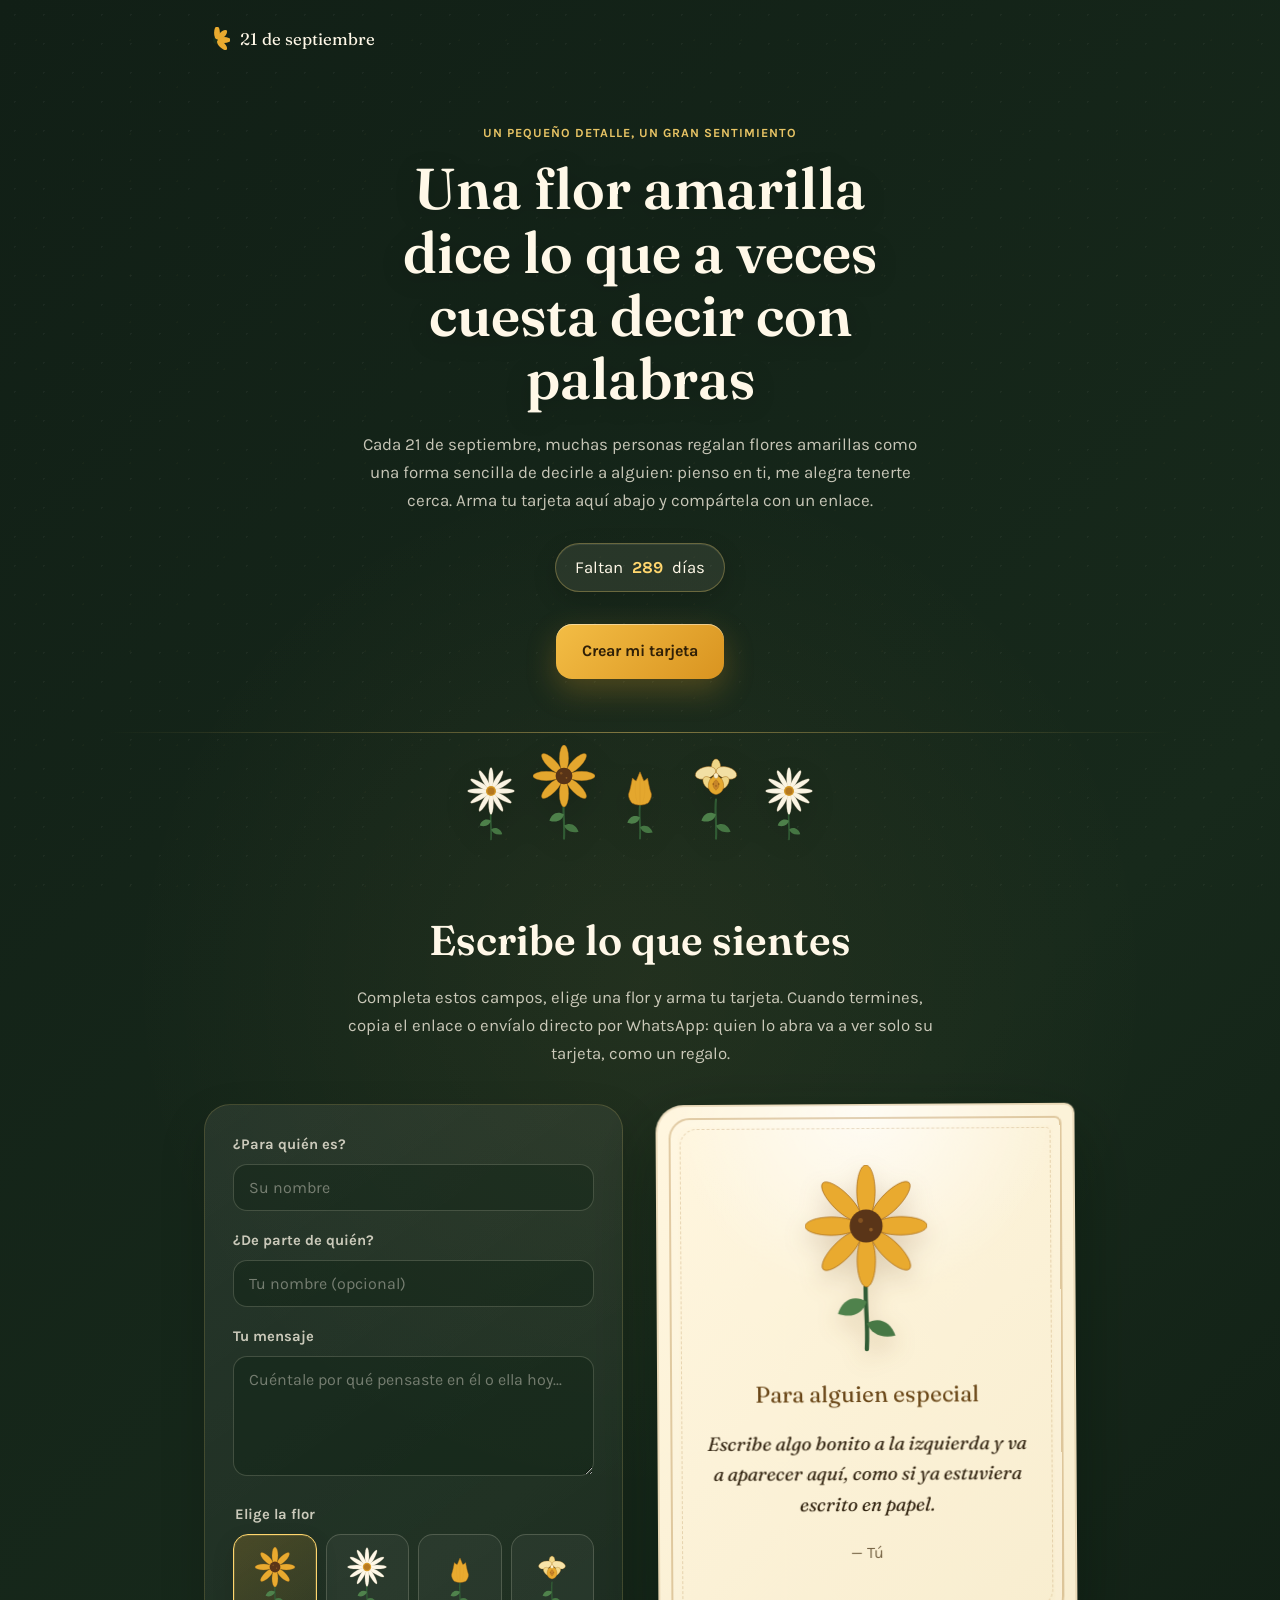
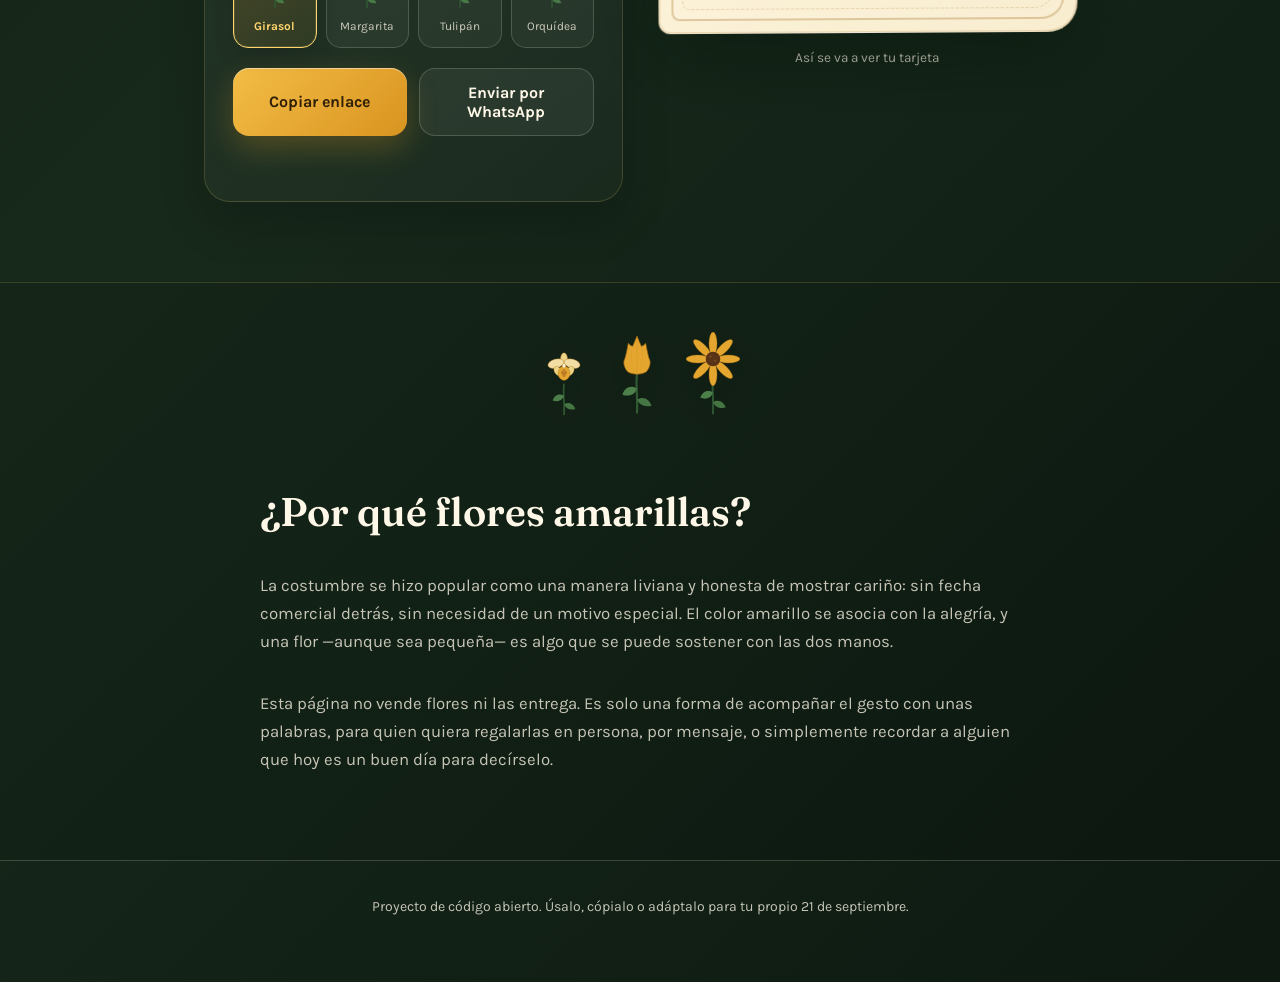
==== commit 07bd76f0: "Add files via upload" ====
--- a/index.html
+++ b/index.html
@@ -13,7 +13,6 @@
 <link rel="stylesheet" href="styles.css">
 </head>
 <body>
-  <div class="background-blooms" aria-hidden="true"></div>
 
 <nav class="top">
   <div class="wrap">
@@ -26,7 +25,9 @@
           <ellipse cx="20" cy="9" rx="4.5" ry="10" transform="rotate(45 20 20)"/>
           <ellipse cx="20" cy="9" rx="4.5" ry="10" transform="rotate(135 20 20)"/>
         </g>
-      </svg><span>21 de septiembre</span></a>
+      </svg>
+      21 de septiembre
+    </a>
   </div>
 </nav>
 
@@ -51,126 +52,66 @@
       <circle cx="91" cy="91" r="4" fill="#8f5a23" opacity=".8"/>
       <circle cx="108" cy="106" r="3" fill="#9b6529" opacity=".8"/>
     </g>
+
+    <g id="flor-margarita">
+      <path d="M100 176 C95 215 103 250 100 302" fill="none" stroke="#315c35" stroke-width="7" stroke-linecap="round"/>
+      <path d="M100 224 C79 211 59 222 53 244 C76 252 94 243 100 224Z" fill="#4f824c"/>
+      <path d="M100 260 C121 247 140 259 147 280 C124 286 107 276 100 260Z" fill="#477845"/>
+      <g fill="#fff8e8" stroke="#d7c7a5" stroke-width="1">
+        <ellipse cx="100" cy="49" rx="10" ry="47"/>
+        <ellipse cx="100" cy="49" rx="10" ry="47" transform="rotate(30 100 100)"/>
+        <ellipse cx="100" cy="49" rx="10" ry="47" transform="rotate(60 100 100)"/>
+        <ellipse cx="100" cy="49" rx="10" ry="47" transform="rotate(90 100 100)"/>
+        <ellipse cx="100" cy="49" rx="10" ry="47" transform="rotate(120 100 100)"/>
+        <ellipse cx="100" cy="49" rx="10" ry="47" transform="rotate(150 100 100)"/>
+        <ellipse cx="100" cy="49" rx="10" ry="47" transform="rotate(180 100 100)"/>
+        <ellipse cx="100" cy="49" rx="10" ry="47" transform="rotate(210 100 100)"/>
+        <ellipse cx="100" cy="49" rx="10" ry="47" transform="rotate(240 100 100)"/>
+        <ellipse cx="100" cy="49" rx="10" ry="47" transform="rotate(270 100 100)"/>
+        <ellipse cx="100" cy="49" rx="10" ry="47" transform="rotate(300 100 100)"/>
+        <ellipse cx="100" cy="49" rx="10" ry="47" transform="rotate(330 100 100)"/>
+      </g>
       <circle cx="100" cy="100" r="21" fill="#d89b28"/>
       <circle cx="100" cy="100" r="15" fill="#b87920"/>
     </g>
 
-
-    <!-- Tulipán: copa más cerrada y pétalos recogidos -->
+    <!-- Tulipán: copa cerrada de una sola pieza, con una copa de 3 puntas suaves arriba -->
     <g id="flor-tulipan">
-      <path d="M100 154 C96 195 103 238 100 304" fill="none" stroke="#315c35" stroke-width="7" stroke-linecap="round"/>
-      <path d="M100 214 C79 202 57 216 50 241 C73 247 93 235 100 214Z" fill="#4f824c"/>
-      <path d="M100 252 C120 240 140 253 148 276 C125 281 108 270 100 252Z" fill="#477845"/>
-      <path d="M62 61
-               C66 79 70 96 70 112
-               C69 137 79 157 95 164
-               C99 166 100 159 100 151
-               C99 130 94 111 91 94
-               C87 77 77 65 62 61Z"
-            fill="#e5a52c" stroke="#a86619" stroke-width="1.5"/>
-      <path d="M138 61
-               C134 79 130 96 130 112
-               C131 137 121 157 105 164
-               C101 166 100 159 100 151
-               C101 130 106 111 109 94
-               C113 77 123 65 138 61Z"
-            fill="#efbd45" stroke="#a86619" stroke-width="1.5"/>
-      <path d="M70 56
-               C78 66 88 72 100 72
-               C112 72 122 66 130 56
-               C128 75 126 93 126 111
-               C126 137 116 159 100 166
-               C84 159 74 137 74 111
-               C74 93 72 75 70 56Z"
-            fill="#f4c653" stroke="#a86619" stroke-width="1.5"/>
-      <!-- Borde superior ondulado: da la silueta cerrada del tulipán -->
-      <path d="M62 61 C72 68 84 71 100 72 C116 71 128 68 138 61"
-            fill="none" stroke="#c47c20" stroke-width="2" opacity=".45"/>
-      <path d="M100 74 C95 96 96 128 100 158" fill="none" stroke="#c47c20" stroke-width="2" opacity=".35"/>
-      <path d="M82 70 C78 94 80 127 89 149" fill="none" stroke="#c47c20" stroke-width="1.5" opacity=".22"/>
-      <path d="M118 70 C122 94 120 127 111 149" fill="none" stroke="#c47c20" stroke-width="1.5" opacity=".22"/>
-    </g>
-
-    <!-- Rosa: cabeza compacta, pétalos superpuestos y tallo unido al cáliz -->
-    <g id="flor-rosa">
-      <path d="M100 139 C96 188 103 239 100 304" fill="none" stroke="#315c35" stroke-width="7" stroke-linecap="round"/>
-      <path d="M100 205 C78 192 56 207 50 233 C75 240 94 227 100 205Z" fill="#4f824c"/>
-      <path d="M100 248 C120 235 142 249 150 272 C125 278 107 266 100 248Z" fill="#477845"/>
-      <path d="M71 126 C82 137 92 143 100 143 C108 143 118 137 129 126 L122 151 C114 159 106 163 100 163 C94 163 86 159 78 151Z"
-            fill="#356a3c" stroke="#284f2e" stroke-width="1"/>
-      <path d="M54 88
-               C50 68 66 51 86 55
-               C94 38 119 40 129 56
-               C151 55 161 76 151 94
-               C159 113 143 132 124 130
-               C116 148 91 151 80 134
-               C59 137 45 119 54 102
-               C45 98 46 91 54 88Z"
-            fill="#e9ad32" stroke="#a86619" stroke-width="1.5"/>
-      <path d="M63 88
-               C72 68 91 64 105 77
-               C115 61 139 68 138 87
-               C156 93 150 116 131 115
-               C130 134 107 141 96 124
-               C79 135 61 119 70 105
-               C55 101 54 93 63 88Z"
-            fill="#f5c956" stroke="#b2711d" stroke-width="1.4"/>
-      <path d="M79 91
-               C85 77 101 75 110 86
-               C121 75 136 88 128 100
-               C139 111 123 127 110 117
-               C102 132 84 124 89 109
-               C74 105 71 97 79 91Z"
-            fill="#df9828" stroke="#a86619" stroke-width="1.3"/>
-      <path d="M91 96 C98 86 111 91 108 101 C120 101 120 113 110 116
-               C104 126 93 120 96 111 C85 110 84 101 91 96Z"
-            fill="#c77b20" stroke="#955817" stroke-width="1.2"/>
-      <path d="M99 101 C104 96 112 101 108 106 C114 111 107 116 101 112
-               C96 116 91 110 96 106 C92 102 95 98 99 101Z"
-            fill="#914e18"/>
-    </g>
-
-    <!-- Orquídea amarilla: pétalos suaves, centro marcado y tallo unido -->
+      <path d="M100 176 C95 215 103 250 100 302" fill="none" stroke="#315c35" stroke-width="7" stroke-linecap="round"/>
+      <path d="M100 224 C79 211 59 222 53 244 C76 252 94 243 100 224Z" fill="#4f824c"/>
+      <path d="M100 260 C121 247 140 259 147 280 C124 286 107 276 100 260Z" fill="#477845"/>
+      <path d="M100 178 C84 178 70 172 68 168 C58 155 55 140 60 130 C64 120 68 98 72 78 C77 84 82 87 86 88 C90 80 96 64 100 55 C104 64 110 80 114 88 C118 87 123 84 128 78 C132 98 136 120 140 130 C145 140 142 155 132 168 C130 172 116 178 100 178Z"
+        fill="var(--yellow)" stroke="#a66a17" stroke-width="2.2"/>
+      <path d="M100 60 L100 172" stroke="#a66a17" stroke-width="1.3" opacity=".3"/>
+      <path d="M84 86 C80 115 82 145 90 170" fill="none" stroke="#a66a17" stroke-width="1.1" opacity=".22"/>
+      <path d="M116 86 C120 115 118 145 110 170" fill="none" stroke="#a66a17" stroke-width="1.1" opacity=".22"/>
+    </g>
+
+    <!-- Orquídea: dos alas, dos sépalos inferiores y el labelo con manchas, como una orquídea real -->
     <g id="flor-orquidea">
-      <path d="M100 155 C96 195 103 243 100 304" fill="none" stroke="#315c35" stroke-width="7" stroke-linecap="round"/>
-      <path d="M100 216 C79 204 58 218 51 242 C75 248 94 236 100 216Z" fill="#4f824c"/>
-      <path d="M100 254 C120 242 141 255 149 278 C125 283 108 272 100 254Z" fill="#477845"/>
-      <path d="M100 153 C90 159 83 160 75 153 L82 137 C90 143 95 145 100 145 C105 145 110 143 118 137 L125 153 C117 160 110 159 100 153Z"
-            fill="#3c7040"/>
-      <path d="M100 95
-               C82 66 48 67 54 95
-               C34 88 25 110 48 121
-               C31 136 53 153 75 137
-               C78 160 97 163 100 139
-               C103 163 122 160 125 137
-               C147 153 169 136 152 121
-               C175 110 166 88 146 95
-               C152 67 118 66 100 95Z"
-            fill="#f3c34f" stroke="#b4741d" stroke-width="1.5"/>
-      <path d="M100 95
-               C91 78 79 72 68 76
-               C76 87 81 99 78 112
-               C68 110 59 113 52 120
-               C65 128 79 129 91 123
-               C90 137 94 145 100 151
-               C106 145 110 137 109 123
-               C121 129 135 128 148 120
-               C141 113 132 110 122 112
-               C119 99 124 87 132 76
-               C121 72 109 78 100 95Z"
-            fill="#e9ad32" opacity=".9"/>
-      <path d="M100 99 C94 108 93 120 100 135 C107 120 106 108 100 99Z"
-            fill="#d78822"/>
-      <circle cx="100" cy="108" r="7" fill="#9d5a1a"/>
-      <circle cx="100" cy="105" r="2.2" fill="#ffd96b"/>
-    </g>
-
+      <path d="M100 176 C95 215 103 250 100 302" fill="none" stroke="#315c35" stroke-width="7" stroke-linecap="round"/>
+      <path d="M100 224 C79 211 59 222 53 244 C76 252 94 243 100 224Z" fill="#4f824c"/>
+      <path d="M100 260 C121 247 140 259 147 280 C124 286 107 276 100 260Z" fill="#477845"/>
+      <ellipse cx="100" cy="72" rx="15" ry="27" fill="#f3d98a" stroke="#a66a17" stroke-width="1.4"/>
+      <ellipse cx="66" cy="90" rx="34" ry="19" transform="rotate(-16 66 90)" fill="#f7e3a8" stroke="#a66a17" stroke-width="1.4"/>
+      <ellipse cx="134" cy="90" rx="34" ry="19" transform="rotate(16 134 90)" fill="#f7e3a8" stroke="#a66a17" stroke-width="1.4"/>
+      <ellipse cx="76" cy="122" rx="15" ry="23" transform="rotate(-38 76 122)" fill="#f3d98a" stroke="#a66a17" stroke-width="1.3"/>
+      <ellipse cx="124" cy="122" rx="15" ry="23" transform="rotate(38 124 122)" fill="#f3d98a" stroke="#a66a17" stroke-width="1.3"/>
+      <path d="M100 98 C88 100 79 110 76 124 C73 140 80 156 100 160 C120 156 127 140 124 124 C121 110 112 100 100 98Z"
+        fill="var(--yellow)" stroke="#a66a17" stroke-width="1.6"/>
+      <path d="M100 112 C93 116 88 126 91 134 C94 142 100 146 100 146 C100 146 106 142 109 134 C112 126 107 116 100 112Z"
+        fill="#c9862a" stroke="#a66a17" stroke-width="1"/>
+      <circle cx="91" cy="126" r="2.2" fill="#8a4f14"/>
+      <circle cx="100" cy="132" r="2.2" fill="#8a4f14"/>
+      <circle cx="109" cy="126" r="2.2" fill="#8a4f14"/>
+      <ellipse cx="100" cy="99" rx="7.5" ry="9" fill="#fff3d0" stroke="#a66a17" stroke-width="1"/>
+    </g>
   </defs>
 </svg>
 
 <header class="hero">
   <div class="wrap">
-    <div class="hero-kicker">✿ Un pequeño detalle, un gran sentimiento ✿</div>
+    <div class="hero-kicker">Un pequeño detalle, un gran sentimiento</div>
     <h1>Una flor amarilla dice lo que a veces cuesta decir con palabras</h1>
     <p class="lede">Cada 21 de septiembre, muchas personas regalan flores amarillas como una forma sencilla de decirle a alguien: pienso en ti, me alegra tenerte cerca. Arma tu tarjeta aquí abajo y compártela con un enlace.</p>
     <div class="pill" id="countdown-pill">
@@ -183,10 +124,11 @@
 </header>
 
 <div class="garland" aria-hidden="true">
+  <svg viewBox="0 0 200 320"><use href="#flor-margarita"></use></svg>
   <svg viewBox="0 0 200 320"><use href="#flor-girasol"></use></svg>
   <svg viewBox="0 0 200 320"><use href="#flor-tulipan"></use></svg>
-  <svg viewBox="0 0 200 320"><use href="#flor-rosa"></use></svg>
   <svg viewBox="0 0 200 320"><use href="#flor-orquidea"></use></svg>
+  <svg viewBox="0 0 200 320"><use href="#flor-margarita"></use></svg>
 </div>
 
 <section class="creator" id="crear">
@@ -220,17 +162,17 @@
               </span>
             </label>
             <label class="flower-option">
+              <input type="radio" name="flor" value="margarita">
+              <span class="chip">
+                <svg viewBox="0 0 200 320" aria-hidden="true"><use href="#flor-margarita"></use></svg>
+                <span>Margarita</span>
+              </span>
+            </label>
+            <label class="flower-option">
               <input type="radio" name="flor" value="tulipan">
               <span class="chip">
                 <svg viewBox="0 0 200 320" aria-hidden="true"><use href="#flor-tulipan"></use></svg>
                 <span>Tulipán</span>
-              </span>
-            </label>
-            <label class="flower-option">
-              <input type="radio" name="flor" value="rosa">
-              <span class="chip">
-                <svg viewBox="0 0 200 320" aria-hidden="true"><use href="#flor-rosa"></use></svg>
-                <span>Rosa</span>
               </span>
             </label>
             <label class="flower-option">
@@ -269,7 +211,7 @@
 <section class="about">
   <div class="wrap">
     <div class="garland" aria-hidden="true">
-      <svg viewBox="0 0 200 320"><use href="#flor-rosa"></use></svg>
+      <svg viewBox="0 0 200 320"><use href="#flor-orquidea"></use></svg>
       <svg viewBox="0 0 200 320"><use href="#flor-tulipan"></use></svg>
       <svg viewBox="0 0 200 320"><use href="#flor-girasol"></use></svg>
     </div>
--- a/styles.css
+++ b/styles.css
@@ -1,4 +1,3 @@
-
 :root{
   --green-deep:#172d1b;
   --green-mid:#23452a;
@@ -17,858 +16,367 @@
   --shadow:0 28px 70px rgba(5,18,8,.42);
   --max-content:920px;
 }
-*{box-sizing:border-box}
-html{scroll-behavior:smooth}
+
+*{ box-sizing: border-box; }
+html{ scroll-behavior: smooth; }
+
 body{
-  margin:0;
-  min-height:100vh;
-  color:var(--text-onDark);
-  font-family:'Karla',sans-serif;
-  font-size:1.05rem;
-  line-height:1.65;
-  -webkit-font-smoothing:antialiased;
+  margin: 0;
+  min-height: 100vh;
+  color: var(--text-onDark);
+  font-family: 'Karla', sans-serif;
+  font-size: 1.05rem;
+  line-height: 1.65;
+  -webkit-font-smoothing: antialiased;
   background:
-    radial-gradient(circle at 50% 38%,rgba(255,214,110,.055),transparent 30%),
-    linear-gradient(135deg,#111f16 0%,#17291b 52%,#0d1911 100%);
-  overflow-x:hidden;
-}
+    radial-gradient(circle at 50% 38%, rgba(255,214,110,.055), transparent 30%),
+    linear-gradient(135deg, #111f16 0%, #17291b 52%, #0d1911 100%);
+  overflow-x: hidden;
+  position: relative;
+}
+/* textura sutil de puntos sobre todo el fondo */
 body::before{
-  content:"";
-  position:fixed;
-  inset:0;
-  pointer-events:none;
-  opacity:.28;
+  content: "";
+  position: fixed;
+  inset: 0;
+  z-index: 0;
+  pointer-events: none;
+  opacity: .28;
   background-image:
-    radial-gradient(rgba(255,255,255,.16) 1px,transparent 1px),
-    radial-gradient(rgba(255,214,110,.10) 1px,transparent 1px);
-  background-size:29px 29px,47px 47px;
-  background-position:0 0,13px 17px;
-}
-h1,h2,h3{font-family:'Fraunces',serif;font-weight:600;margin:0 0 .5em;line-height:1.1}
-p{margin:0 0 1em}
-a{color:inherit}
-img,svg{display:block;max-width:100%}
-button{font-family:'Karla',sans-serif;cursor:pointer;border:none}
-button:focus-visible,a:focus-visible,input:focus-visible,textarea:focus-visible{outline:2px solid var(--yellow-soft);outline-offset:3px}
-.wrap{max-width:var(--max-content);margin:0 auto;padding:0 24px}
-
-/* HERO */
-.hero{
-  position:relative;
-  padding:74px 0 54px;
-  text-align:center;
-}
+    radial-gradient(rgba(255,255,255,.16) 1px, transparent 1px),
+    radial-gradient(rgba(255,214,110,.10) 1px, transparent 1px);
+  background-size: 29px 29px, 47px 47px;
+  background-position: 0 0, 13px 17px;
+}
+body > *{ position: relative; z-index: 1; }
+
+h1, h2, h3{ font-family: 'Fraunces', serif; font-weight: 600; margin: 0 0 .5em; line-height: 1.1; }
+p{ margin: 0 0 1em; }
+a{ color: inherit; }
+img, svg{ display: block; max-width: 100%; }
+button{ font-family: 'Karla', sans-serif; cursor: pointer; border: none; }
+button:focus-visible, a:focus-visible, input:focus-visible, textarea:focus-visible{
+  outline: 2px solid var(--yellow-soft);
+  outline-offset: 3px;
+}
+.wrap{ max-width: var(--max-content); margin: 0 auto; padding: 0 24px; }
+
+/* ---------- NAV ---------- */
+nav.top{ padding: 26px 0 4px; }
+.brand{
+  display: flex; align-items: center; gap: 10px;
+  font-family: 'Fraunces', serif; font-size: 1.05rem;
+  text-decoration: none; width: fit-content;
+}
+.brand svg{ width: 26px; height: 26px; }
+
+/* ---------- HERO ---------- */
+.hero{ position: relative; padding: 60px 0 54px; text-align: center; }
 .hero::after{
-  content:"";
-  position:absolute;
-  left:8%;right:8%;bottom:0;height:1px;
-  background:linear-gradient(90deg,transparent,rgba(255,214,110,.45),transparent);
-}
-.hero-flower{
-  width:145px;
-  margin:0 auto 20px;
-  filter:drop-shadow(0 14px 20px rgba(0,0,0,.25));
-}
-.hero-flower svg{width:100%;height:auto}
-@media (prefers-reduced-motion:no-preference){
-  .hero-flower{animation:sway 6s ease-in-out infinite;transform-origin:50% 100%}
-}
-@keyframes sway{0%,100%{transform:rotate(-4deg) translateY(0)}50%{transform:rotate(4deg) translateY(-7px)}}
+  content: "";
+  position: absolute; left: 8%; right: 8%; bottom: 0; height: 1px;
+  background: linear-gradient(90deg, transparent, rgba(255,214,110,.45), transparent);
+}
+.hero-kicker{
+  display: inline-block; margin-bottom: 14px;
+  color: var(--yellow-soft); font-weight: 700;
+  letter-spacing: .08em; text-transform: uppercase; font-size: .78rem;
+  opacity: .9;
+}
+.hero-flower{ width: 140px; margin: 0 auto 20px; filter: drop-shadow(0 14px 20px rgba(0,0,0,.25)); }
+.hero-flower svg{ width: 100%; height: auto; }
+@media (prefers-reduced-motion: no-preference){
+  .hero-flower{ animation: sway 6s ease-in-out infinite; transform-origin: 50% 100%; }
+}
+@keyframes sway{
+  0%, 100% { transform: rotate(-4deg) translateY(0); }
+  50%      { transform: rotate(4deg) translateY(-7px); }
+}
 .hero h1{
-  font-size:clamp(2.25rem,6vw,4.25rem);
-  max-width:15ch;
-  margin:0 auto;
-  text-wrap:balance;
-  text-shadow:0 4px 24px rgba(0,0,0,.22);
+  font-size: clamp(2.1rem, 5.4vw, 3.6rem);
+  max-width: 15ch; margin: 0 auto;
+  text-shadow: 0 4px 24px rgba(0,0,0,.22);
 }
 .hero .lede{
-  max-width:62ch;
-  margin:22px auto 0;
-  color:var(--text-onDark-muted);
-  font-size:1.08rem;
+  max-width: 56ch; margin: 20px auto 0;
+  color: var(--text-onDark-muted); font-size: 1.06rem;
 }
 .pill{
-  display:inline-flex;align-items:center;gap:9px;
-  margin-top:28px;padding:10px 19px;border-radius:999px;
-  background:rgba(255,246,220,.08);
-  border:1px solid rgba(255,214,110,.30);
-  box-shadow:inset 0 1px rgba(255,255,255,.08),0 8px 25px rgba(0,0,0,.16);
-  backdrop-filter:blur(8px);
-}
-.pill strong{color:var(--yellow-soft)}
-.cta-row{margin-top:34px;display:flex;justify-content:center}
+  display: inline-flex; align-items: center; gap: 9px;
+  margin-top: 28px; padding: 10px 19px; border-radius: 999px;
+  background: rgba(255,246,220,.08);
+  border: 1px solid rgba(255,214,110,.30);
+  box-shadow: inset 0 1px rgba(255,255,255,.08), 0 8px 25px rgba(0,0,0,.16);
+}
+.pill strong{ color: var(--yellow-soft); }
+.cta-row{ margin-top: 32px; display: flex; justify-content: center; }
 .btn{
-  display:inline-flex;align-items:center;justify-content:center;
-  padding:14px 26px;border-radius:16px;
-  font-size:1rem;font-weight:700;text-decoration:none;
-  transition:transform .2s ease,box-shadow .2s ease,background .2s ease,border-color .2s ease;
-}
-.btn:hover{transform:translateY(-3px) scale(1.02)}
+  display: inline-flex; align-items: center; justify-content: center;
+  padding: 14px 26px; border-radius: 16px;
+  font-size: 1rem; font-weight: 700; text-decoration: none;
+  transition: transform .2s ease, box-shadow .2s ease, background .2s ease, border-color .2s ease;
+}
+.btn:hover{ transform: translateY(-2px); }
 .btn-primary{
-  color:#302007;
-  background:linear-gradient(135deg,#f3bd45,#d99420);
-  box-shadow:0 12px 30px rgba(211,151,35,.28),inset 0 1px rgba(255,255,255,.45);
-}
-.btn-primary:hover{background:linear-gradient(135deg,#ffd66e,#e9aa2f);box-shadow:0 16px 38px rgba(211,151,35,.38)}
+  color: #302007;
+  background: linear-gradient(135deg, #f3bd45, #d99420);
+  box-shadow: 0 12px 30px rgba(211,151,35,.28), inset 0 1px rgba(255,255,255,.45);
+}
+.btn-primary:hover{ background: linear-gradient(135deg, #ffd66e, #e9aa2f); box-shadow: 0 16px 38px rgba(211,151,35,.38); }
 .btn-ghost{
-  color:var(--text-onDark);
-  background:rgba(255,255,255,.055);
-  border:1px solid var(--green-line);
-  backdrop-filter:blur(8px);
-}
-.btn-ghost:hover{border-color:rgba(255,214,110,.55);color:var(--yellow-soft);background:rgba(255,214,110,.08)}
-
-/* GARLAND */
+  color: var(--text-onDark);
+  background: rgba(255,255,255,.055);
+  border: 1px solid var(--green-line);
+}
+.btn-ghost:hover{ border-color: rgba(255,214,110,.55); color: var(--yellow-soft); background: rgba(255,214,110,.08); }
+
+/* ---------- GARLAND ---------- */
 .garland{
-  display:flex;justify-content:center;align-items:flex-end;gap:18px;
-  margin:12px 0 38px;opacity:.98;
-  filter:drop-shadow(0 10px 18px rgba(0,0,0,.18));
-}
-.garland svg{width:48px;height:auto;transition:transform .3s ease}
-.garland svg:nth-child(2){width:62px}
-.garland svg:nth-child(3){width:54px}
-.garland svg:nth-child(4){width:62px}
-.garland svg:hover{transform:translateY(-7px) rotate(3deg)}
-
-/* CARD */
+  display: flex; justify-content: center; align-items: flex-end; gap: 18px;
+  margin: 12px 0 38px; opacity: .98;
+  filter: drop-shadow(0 10px 18px rgba(0,0,0,.18));
+}
+.garland svg{ width: 48px; height: auto; transition: transform .3s ease; }
+.garland svg:nth-child(2){ width: 62px; }
+.garland svg:nth-child(3){ width: 54px; }
+.garland svg:nth-child(4){ width: 62px; }
+.garland svg:hover{ transform: translateY(-6px) rotate(3deg); }
+
+/* ---------- CARD ---------- */
 .card{
-  position:relative;
-  isolation:isolate;
+  position: relative;
   background:
-    radial-gradient(circle at 50% 0%,rgba(255,255,255,.7),transparent 34%),
-    linear-gradient(135deg,var(--cream),var(--paper));
-  color:var(--ink);
-  border-radius:28px 10px 30px 12px;
-  padding:72px 54px 58px;
-  text-align:center;
-  overflow:hidden;
-  box-shadow:var(--shadow),inset 0 0 0 1px rgba(145,92,20,.16);
-  transform:rotate(-.35deg);
+    radial-gradient(circle at 50% 0%, rgba(255,255,255,.7), transparent 34%),
+    linear-gradient(135deg, var(--cream), var(--paper));
+  color: var(--ink);
+  border: 1px solid rgba(133,83,16,.14);
+  border-radius: 28px 10px 30px 12px;
+  padding: 60px 46px 50px;
+  text-align: center;
+  overflow: hidden;
+  box-shadow: var(--shadow), inset 0 0 0 1px rgba(145,92,20,.16);
+  transform: rotate(-.35deg);
 }
 .card::before{
-  content:"";
-  position:absolute;inset:13px;
-  border:2px solid rgba(157,103,28,.30);
-  border-radius:21px 7px 23px 8px;
-  pointer-events:none;
+  content: "";
+  position: absolute; inset: 12px;
+  border: 2px solid rgba(157,103,28,.30);
+  border-radius: 21px 7px 23px 8px;
+  box-shadow: inset 0 0 0 7px rgba(255,255,255,.08);
+  pointer-events: none;
 }
 .card::after{
-  content:"";
-  position:absolute;inset:20px;
-  border:1px dashed rgba(157,103,28,.20);
-  border-radius:17px 5px 19px 6px;
-  pointer-events:none;
-}
-.card .card-flower{width:125px;margin:0 auto 17px;position:relative;z-index:2;filter:drop-shadow(0 10px 12px rgba(113,68,18,.22))}
-.card-flower svg{width:100%;height:auto}
-.card-to{
-  font-family:'Fraunces',serif;font-size:1.48rem;
-  color:#694617;margin-bottom:16px;position:relative;z-index:2;
-}
+  content: "";
+  position: absolute; inset: 23px;
+  border: 1px dashed rgba(157,103,28,.22);
+  border-radius: 17px 5px 19px 6px;
+  pointer-events: none;
+}
+.card > *{ position: relative; z-index: 2; }
+.card .petals-layer{ position: absolute; inset: 0; z-index: 3; overflow: hidden; pointer-events: none; }
+.card-ornament{
+  width: 34px; height: 12px; margin: 0 auto 12px;
+  opacity: .6;
+}
+.card-ornament svg{ width: 100%; height: 100%; }
+.card-flower{ width: 122px; margin: 0 auto 16px; filter: drop-shadow(0 10px 12px rgba(113,68,18,.22)); }
+.card-flower svg{ width: 100%; height: auto; }
+.card-to{ font-family: 'Fraunces', serif; font-size: 1.42rem; color: #694617; margin-bottom: 14px; }
 .card-msg{
-  font-family:'Fraunces',serif;font-style:italic;font-size:1.25rem;line-height:1.62;
-  max-width:38ch;margin:0 auto 22px;position:relative;z-index:2;white-space:pre-wrap;
-}
-.card-from{color:var(--ink-soft);font-size:1rem;position:relative;z-index:2}
-.card .petals-layer{position:absolute;inset:0;overflow:hidden;pointer-events:none;z-index:3}
+  font-family: 'Fraunces', serif; font-style: italic;
+  font-size: 1.2rem; line-height: 1.6;
+  max-width: 38ch; margin: 0 auto 20px; white-space: pre-wrap;
+}
+.card-from{ color: var(--ink-soft); font-size: 1rem; }
+
 .petal{
-  position:absolute;top:-12%;width:13px;height:18px;
-  background:linear-gradient(135deg,#f6c84d,#d99020);
-  border-radius:70% 20% 70% 20%;
-  opacity:.9;animation-name:fall;animation-timing-function:ease-in-out;animation-fill-mode:forwards;
-  box-shadow:0 2px 5px rgba(109,65,13,.18);
+  position: absolute; top: -12%;
+  width: 13px; height: 18px;
+  background: linear-gradient(135deg, #f6c84d, #d99020);
+  border-radius: 70% 20% 70% 20%;
+  opacity: .9;
+  animation-name: fall; animation-timing-function: ease-in-out; animation-fill-mode: forwards;
+  box-shadow: 0 2px 5px rgba(109,65,13,.18);
 }
 @keyframes fall{
-  0%{transform:translate(0,0) rotate(0deg) scale(.8);opacity:0}
-  12%{opacity:.95}
-  100%{transform:translate(var(--drift,20px),460px) rotate(300deg) scale(1.1);opacity:0}
-}
-
-/* CREATOR */
-.creator{position:relative;padding:38px 0 80px;margin-top:14px}
-.creator h2{font-size:clamp(2rem,4vw,2.8rem);text-align:center;padding-top:16px}
-.creator .intro{color:var(--text-onDark-muted);margin:0 auto 38px;max-width:62ch;text-align:center}
-.creator-grid{
-  display:grid;grid-template-columns:1fr;gap:34px;
-  align-items:start;
-}
-@media (min-width:760px){.creator-grid{grid-template-columns:minmax(0,1fr) minmax(0,1fr)}}
+  0%   { transform: translate(0,0) rotate(0deg) scale(.8); opacity: 0; }
+  12%  { opacity: .95; }
+  100% { transform: translate(var(--drift,20px), 460px) rotate(300deg) scale(1.1); opacity: 0; }
+}
+
+/* ---------- CREATOR ---------- */
+.creator{ position: relative; padding: 36px 0 80px; }
+.creator h2{ font-size: clamp(1.9rem, 4vw, 2.6rem); text-align: center; }
+.creator .intro{ color: var(--text-onDark-muted); margin: 0 auto 36px; max-width: 60ch; text-align: center; }
+.creator-grid{ display: grid; grid-template-columns: 1fr; gap: 34px; align-items: start; }
+@media (min-width: 760px){
+  .creator-grid{ grid-template-columns: minmax(0,1fr) minmax(0,1fr); }
+}
 .creator-grid > form{
-  padding:30px;border-radius:26px;
-  background:linear-gradient(145deg,rgba(255,255,255,.075),rgba(255,255,255,.025));
-  border:1px solid rgba(255,214,110,.16);
-  box-shadow:0 20px 45px rgba(0,0,0,.18);
-  backdrop-filter:blur(10px);
-}
-form{display:flex;flex-direction:column;gap:19px}
-.field label,fieldset.flower-field legend{
-  display:block;font-size:.92rem;color:var(--text-onDark-muted);margin-bottom:7px;font-weight:700
-}
-.field input,.field textarea{
-  width:100%;background:rgba(11,31,16,.35);
-  border:1px solid var(--green-line);border-radius:14px;
-  padding:13px 15px;color:var(--text-onDark);
-  font-family:'Karla',sans-serif;font-size:1rem;
-  box-shadow:inset 0 1px rgba(255,255,255,.035);
-  transition:border-color .2s,box-shadow .2s,transform .2s;
-}
-.field input:focus,.field textarea:focus{
-  border-color:rgba(255,214,110,.65);
-  box-shadow:0 0 0 4px rgba(255,214,110,.09);
-  transform:translateY(-1px);outline:none
-}
-.field textarea{min-height:125px;resize:vertical}
-.field input::placeholder,.field textarea::placeholder{color:rgba(243,239,227,.42)}
-fieldset.flower-field{border:none;padding:0;margin:0}
-.flower-options{display:grid;grid-template-columns:repeat(4,1fr);gap:9px}
-.flower-option{position:relative}
-.flower-option input{position:absolute;opacity:0;width:100%;height:100%;margin:0;cursor:pointer}
+  padding: 28px; border-radius: 26px;
+  background: linear-gradient(145deg, rgba(255,255,255,.075), rgba(255,255,255,.025));
+  border: 1px solid rgba(255,214,110,.16);
+  box-shadow: 0 20px 45px rgba(0,0,0,.18);
+}
+form{ display: flex; flex-direction: column; gap: 18px; }
+.field label, fieldset.flower-field legend{
+  display: block; font-size: .92rem; color: var(--text-onDark-muted);
+  margin-bottom: 7px; font-weight: 700;
+}
+.field input, .field textarea{
+  width: 100%; background: rgba(11,31,16,.35);
+  border: 1px solid var(--green-line); border-radius: 14px;
+  padding: 13px 15px; color: var(--text-onDark);
+  font-family: 'Karla', sans-serif; font-size: 1rem;
+  transition: border-color .2s, box-shadow .2s;
+}
+.field input:focus, .field textarea:focus{
+  border-color: rgba(255,214,110,.65);
+  box-shadow: 0 0 0 4px rgba(255,214,110,.09);
+  outline: none;
+}
+.field textarea{ min-height: 120px; resize: vertical; }
+.field input::placeholder, .field textarea::placeholder{ color: rgba(243,239,227,.42); }
+
+fieldset.flower-field{ border: none; padding: 0; margin: 0; }
+.flower-options{ display: grid; grid-template-columns: repeat(4, 1fr); gap: 9px; }
+.flower-option{ position: relative; }
+.flower-option input{ position: absolute; opacity: 0; width: 100%; height: 100%; margin: 0; cursor: pointer; }
 .flower-option .chip{
-  display:flex;flex-direction:column;align-items:center;gap:6px;
-  width:100%;padding:12px 5px 10px;border-radius:15px;
-  border:1px solid var(--green-line);background:rgba(255,255,255,.045);
-  transition:transform .2s,border-color .2s,background .2s,box-shadow .2s
-}
-.flower-option .chip svg{width:45px;height:68px}
-.flower-option .chip span{font-size:.76rem;color:var(--text-onDark-muted)}
-.flower-option:hover .chip{transform:translateY(-3px);border-color:rgba(255,214,110,.35)}
+  display: flex; flex-direction: column; align-items: center; gap: 6px;
+  width: 100%; padding: 12px 5px 10px; border-radius: 15px;
+  border: 1px solid var(--green-line); background: rgba(255,255,255,.045);
+  transition: transform .2s, border-color .2s, background .2s;
+}
+.flower-option .chip svg{ width: 42px; height: 64px; }
+.flower-option .chip span{ font-size: .74rem; color: var(--text-onDark-muted); text-align: center; }
+.flower-option:hover .chip{ transform: translateY(-3px); border-color: rgba(255,214,110,.35); }
 .flower-option input:checked + .chip{
-  border-color:var(--yellow-soft);
-  background:linear-gradient(145deg,rgba(231,167,46,.20),rgba(231,167,46,.07));
-  box-shadow:0 9px 22px rgba(0,0,0,.14),inset 0 0 0 1px rgba(255,214,110,.15)
-}
-.flower-option input:checked + .chip span{color:var(--yellow-soft);font-weight:700}
-.flower-option input:focus-visible + .chip{outline:2px solid var(--yellow-soft);outline-offset:2px}
-.form-actions{display:flex;flex-wrap:wrap;gap:12px;margin-top:3px}
-.form-actions .btn{flex:1;min-width:145px}
-#copy-feedback{min-height:1.2em;font-size:.9rem;color:var(--yellow-soft);margin:2px 0 0;text-align:center}
-.creator-grid > div > .card{position:sticky;top:24px}
-.preview-note{text-align:center;font-size:.85rem;color:var(--text-onDark-muted);margin-top:15px}
-
-/* ABOUT + FOOTER */
-.about{
-  padding:25px 0 70px;
-  border-top:1px solid rgba(255,214,110,.16);
-  background:rgba(0,0,0,.08)
-}
-.about .grid{
-  display:grid;grid-template-columns:1fr;gap:18px;padding:35px 0 0;
-  max-width:760px;margin:auto
-}
-.about h2{font-size:clamp(2rem,4vw,2.7rem)}
-.about p{color:var(--text-onDark-muted)}
+  border-color: var(--yellow-soft);
+  background: linear-gradient(145deg, rgba(231,167,46,.20), rgba(231,167,46,.07));
+  box-shadow: 0 9px 22px rgba(0,0,0,.14), inset 0 0 0 1px rgba(255,214,110,.15);
+}
+.flower-option input:checked + .chip span{ color: var(--yellow-soft); font-weight: 700; }
+.flower-option input:focus-visible + .chip{ outline: 2px solid var(--yellow-soft); outline-offset: 2px; }
+
+.form-actions{ display: flex; flex-wrap: wrap; gap: 12px; margin-top: 2px; }
+.form-actions .btn{ flex: 1; min-width: 145px; }
+#copy-feedback{ min-height: 1.2em; font-size: .9rem; color: var(--yellow-soft); margin: 2px 0 0; text-align: center; }
+
+.creator-grid > div > .card{ position: sticky; top: 24px; }
+.preview-note{ text-align: center; font-size: .85rem; color: var(--text-onDark-muted); margin-top: 14px; }
+
+/* ---------- ABOUT + FOOTER ---------- */
+.about{ padding: 24px 0 70px; border-top: 1px solid rgba(255,214,110,.16); background: rgba(0,0,0,.08); }
+.about .grid{ display: grid; grid-template-columns: 1fr; gap: 18px; padding: 34px 0 0; max-width: 760px; margin: auto; }
+.about h2{ font-size: clamp(1.9rem, 4vw, 2.5rem); }
+.about p{ color: var(--text-onDark-muted); }
 footer{
-  padding:35px 0 50px;border-top:1px solid var(--green-line);
-  text-align:center;color:var(--text-onDark-muted);font-size:.88rem
-}
-footer a{color:var(--yellow-soft);text-decoration:none}
-footer a:hover{text-decoration:underline}
-
-/* TARJETA DESTINATARIO */
+  padding: 34px 0 50px; border-top: 1px solid var(--green-line);
+  text-align: center; color: var(--text-onDark-muted); font-size: .88rem;
+}
+footer a{ color: var(--yellow-soft); text-decoration: none; }
+footer a:hover{ text-decoration: underline; }
+
+/* ---------- PÁGINA DE LA TARJETA ---------- */
 .tarjeta-page{
-  min-height:100vh;display:flex;flex-direction:column;align-items:center;justify-content:center;
-  padding:38px 20px;position:relative;
+  position: relative;
+  isolation: isolate;
+  overflow: hidden;
+  min-height: 100vh;
+  min-height: 100svh;
+  display: flex; align-items: center; justify-content: center;
+  padding: 40px 20px;
   background:
-    radial-gradient(circle at 50% 30%,rgba(255,214,110,.10),transparent 28%),
-    transparent;
-}
-.tarjeta-page .card{width:min(92vw,650px);max-width:650px;min-height:620px;display:flex;flex-direction:column;justify-content:center}
-.tarjeta-footer{margin-top:30px;text-align:center;opacity:0;animation:footer-in .7s ease-out .35s forwards}
-.tarjeta-footer a{
-  display:inline-block;padding:10px 15px;border:1px solid var(--green-line);border-radius:999px;
-  background:rgba(255,255,255,.04);font-size:.88rem;color:var(--text-onDark-muted);text-decoration:none;
-  transition:.2s
-}
-.tarjeta-footer a:hover{color:var(--yellow-soft);border-color:rgba(255,214,110,.4);transform:translateY(-2px)}
-@keyframes footer-in{to{opacity:1}}
-.card.card-pending{opacity:0;transform:translateY(22px) scale(.94) rotate(-1deg)}
-.card.card-reveal{animation:card-in .9s cubic-bezier(.2,.9,.25,1) forwards}
-@keyframes card-in{0%{opacity:0;transform:translateY(28px) scale(.88) rotate(-2deg)}65%{opacity:1;transform:translateY(-5px) scale(1.015) rotate(.35deg)}100%{opacity:1;transform:rotate(-.35deg)}}
-
-/* BLOOM */
-.bloom-stage{position:fixed;inset:0;z-index:5;overflow:hidden;pointer-events:none}
-.stage-anchor{position:absolute;bottom:-8px;width:var(--w,80px);transform:translateX(-50%)}
-.stage-flower{transform:rotate(var(--rot,0deg));transform-origin:bottom center;transition:transform .8s cubic-bezier(.55,0,.85,.35),opacity .8s ease-in}
-.stage-flower svg{width:100%;height:auto;display:block;filter:drop-shadow(0 8px 10px rgba(0,0,0,.18))}
-.stage-flower .grow{
-  opacity:0;transform:scaleY(0);transform-origin:bottom center;
-  animation:stem-grow .95s cubic-bezier(.34,1.4,.64,1) forwards;animation-delay:var(--delay,0s)
-}
-.stage-flower.leaving{transform:translate(var(--tx,0),-25px) rotate(var(--rot,0deg)) scale(.72);opacity:0}
-@keyframes stem-grow{0%{transform:scaleY(0);opacity:0}65%{transform:scaleY(1.08);opacity:1}100%{transform:scaleY(1);opacity:1}}
-
-/* EXTRA FLOATING DECOR */
-.hero::before,.tarjeta-page::before{
-  content:"✦  ✧  ✦  ✧  ✦";
-  position:absolute;top:20px;left:50%;transform:translateX(-50%);
-  color:rgba(255,214,110,.42);letter-spacing:18px;font-size:13px;white-space:nowrap;
-  animation:sparkle 3s ease-in-out infinite
-}
-.tarjeta-page::before{top:8%;font-size:15px}
-@keyframes sparkle{0%,100%{opacity:.35;transform:translateX(-50%) scale(.96)}50%{opacity:.85;transform:translateX(-50%) scale(1.04)}}
-
-@media (max-width:600px){
-  .hero{padding-top:55px}
-  .hero h1{font-size:2.25rem}
-  .hero-flower{width:120px}
-  .garland{gap:8px}
-  .garland svg{width:35px!important}
-  .card{padding:48px 25px 40px}
-  .card .card-flower{width:108px}
-  .creator-grid > form{padding:22px}
-  .flower-options{grid-template-columns:repeat(2,1fr)}
-  .form-actions{flex-direction:column}
-}
-@media (prefers-reduced-motion:reduce){
-  html{scroll-behavior:auto}
-  *,*::before,*::after{animation-duration:.01ms!important;animation-iteration-count:1!important;transition-duration:.01ms!important}
-  .bloom-stage{display:none}
-  .card.card-pending{opacity:1;transform:none}
-}
-
-.hero-kicker{display:inline-block;margin-bottom:13px;color:var(--yellow-soft);font-weight:700;letter-spacing:.10em;text-transform:uppercase;font-size:.78rem;opacity:.9}
-
-.card-ornament{position:relative;z-index:2;color:var(--gold);font-size:1.55rem;line-height:1;margin-bottom:7px;opacity:.85;text-shadow:0 2px 5px rgba(145,92,20,.16)}
-
-/* V2 — botanical background and richer paper-card decoration */
-.background-blooms{
-  position:fixed;
-  inset:0;
-  z-index:0;
-  pointer-events:none;
-  overflow:hidden;
-  opacity:.72;
-}
-.background-blooms::before,
-.background-blooms::after{
-  content:"";
-  position:absolute;
-  inset:0;
-  background-repeat:no-repeat;
-}
-.background-blooms::before{
+    radial-gradient(circle at 50% 40%, rgba(255,211,102,.09), transparent 30%),
+    linear-gradient(180deg, #0d1c12 0%, #102518 55%, #0a1710 100%);
+}
+.tarjeta-page .card{
+  width: min(92vw, 620px);
+  z-index: 5;
+  box-shadow:
+    0 35px 90px rgba(0,0,0,.55),
+    0 0 0 1px rgba(255,218,133,.09),
+    inset 0 1px rgba(255,255,255,.65);
+}
+.card.card-pending{ opacity: 0; transform: translateY(24px) scale(.94) rotate(-1deg); }
+.card.card-reveal{ animation: card-in .95s cubic-bezier(.18,.9,.25,1) forwards; }
+@keyframes card-in{
+  0%   { opacity: 0; transform: translateY(30px) scale(.9) rotate(-2deg); }
+  65%  { opacity: 1; transform: translateY(-6px) scale(1.012) rotate(.35deg); }
+  100% { opacity: 1; transform: translateY(0) scale(1) rotate(-.35deg); }
+}
+
+/* Campo de flores que crece detrás de la tarjeta, como si camináramos hacia ella */
+.flower-meadow{
+  position: absolute;
+  z-index: 1;
+  left: -4vw; right: -4vw; bottom: -10px;
+  height: 46vh; min-height: 260px; max-height: 430px;
+  pointer-events: none;
+  overflow: hidden;
+  mask-image: linear-gradient(to top, black 0%, black 55%, transparent 100%);
+  -webkit-mask-image: linear-gradient(to top, black 0%, black 55%, transparent 100%);
+}
+.flower-meadow::before{
+  content: "";
+  position: absolute; left: 0; right: 0; bottom: 0; height: 45%;
   background:
-    radial-gradient(ellipse at 8% 18%,rgba(233,170,47,.12) 0 4px,transparent 5px),
-    radial-gradient(ellipse at 19% 78%,rgba(233,170,47,.10) 0 5px,transparent 6px),
-    radial-gradient(ellipse at 82% 16%,rgba(233,170,47,.11) 0 4px,transparent 5px),
-    radial-gradient(ellipse at 92% 70%,rgba(233,170,47,.10) 0 5px,transparent 6px),
-    radial-gradient(ellipse at 73% 87%,rgba(233,170,47,.08) 0 4px,transparent 5px);
-  background-size:170px 170px,220px 220px,190px 190px,240px 240px,210px 210px;
-  animation:bg-drift 18s ease-in-out infinite alternate;
-}
-.background-blooms::after{
-  opacity:.55;
-  background-image:
-    radial-gradient(circle at 12% 35%,rgba(255,214,110,.16) 0 2px,transparent 3px),
-    radial-gradient(circle at 87% 43%,rgba(255,214,110,.15) 0 2px,transparent 3px),
-    radial-gradient(circle at 29% 12%,rgba(255,214,110,.12) 0 2px,transparent 3px),
-    radial-gradient(circle at 67% 63%,rgba(255,214,110,.13) 0 2px,transparent 3px);
-  animation:sparkle-field 7s ease-in-out infinite;
-}
-@keyframes bg-drift{
-  from{transform:translate3d(-7px,0,0) scale(1)}
-  to{transform:translate3d(7px,-8px,0) scale(1.035)}
-}
-@keyframes sparkle-field{
-  0%,100%{opacity:.3}
-  50%{opacity:.8}
-}
-
-/* Little botanical corners on the paper */
-.card{
-  border:1px solid rgba(133,83,16,.14);
-}
-.card::before{
-  inset:12px;
-  border:2px solid rgba(157,103,28,.34);
-  box-shadow:
-    inset 0 0 0 7px rgba(255,255,255,.08),
-    inset 0 0 0 9px rgba(157,103,28,.08);
-}
-.card::after{
-  inset:25px;
-  border:1px dashed rgba(157,103,28,.26);
-}
-.card > *:not(.petals-layer){
-  position:relative;
-  z-index:4;
-}
-.card::marker{display:none}
-.card-ornament{
-  font-size:2rem;
-  letter-spacing:.25em;
-  margin-bottom:10px;
-  text-shadow:0 2px 5px rgba(145,92,20,.18);
-}
-.card .card-flower{
-  width:145px;
-  margin-bottom:22px;
-  filter:drop-shadow(0 13px 16px rgba(113,68,18,.25));
-}
-.card-to{
-  font-size:1.65rem;
-  margin-bottom:20px;
-}
-.card-msg{
-  font-size:1.38rem;
-  max-width:39ch;
-}
-.card-from{font-size:1.05rem}
-.tarjeta-page{
-  position:relative;
-  z-index:1;
-}
-.tarjeta-page::after{
-  content:"";
-  position:absolute;
-  width:min(700px,90vw);
-  height:min(700px,90vw);
-  border-radius:50%;
-  background:radial-gradient(circle,rgba(233,170,47,.07),transparent 65%);
-  pointer-events:none;
-  z-index:-1;
-}
-
-/* More visible falling petals around the reveal */
-.card .petal{
-  width:15px;
-  height:21px;
-}
-
-/* Main-page sections sit above the decorative background */
-.hero,.creator,.about,footer{
-  position:relative;
-  z-index:1;
-}
-
-.tarjeta-footer{display:none!important}
-
-/* V3 — quiet night garden: the card is the focus, the flowers live in the background */
-.tarjeta-page{
-  isolation:isolate;
-  overflow:hidden;
-  min-height:100svh;
-  background:
-    radial-gradient(circle at 50% 40%,rgba(255,211,102,.075),transparent 24%),
-    linear-gradient(180deg,#0d1c12 0%,#102518 55%,#0a1710 100%);
-}
-.tarjeta-page .background-blooms{
-  opacity:.35;
-  z-index:-4;
-}
-.tarjeta-page::before{z-index:-2;opacity:.28}
-.tarjeta-page::after{z-index:-3}
-
-/* A real field of flowers at the bottom */
-.flower-meadow{
-  position:absolute;
-  z-index:-1;
-  left:-4vw;
-  right:-4vw;
-  bottom:-10px;
-  height:44vh;
-  min-height:260px;
-  max-height:430px;
-  pointer-events:none;
-  overflow:hidden;
-  mask-image:linear-gradient(to top,black 0%,black 58%,transparent 100%);
-  -webkit-mask-image:linear-gradient(to top,black 0%,black 58%,transparent 100%);
-}
-.flower-meadow::before{
-  content:"";
-  position:absolute;
-  left:0;right:0;bottom:0;
-  height:45%;
-  background:
-    radial-gradient(ellipse at 10% 100%,rgba(38,74,40,.78),transparent 55%),
-    radial-gradient(ellipse at 36% 100%,rgba(30,62,34,.78),transparent 58%),
-    radial-gradient(ellipse at 66% 100%,rgba(37,72,38,.72),transparent 56%),
-    radial-gradient(ellipse at 92% 100%,rgba(28,60,32,.76),transparent 55%);
+    radial-gradient(ellipse at 10% 100%, rgba(38,74,40,.78), transparent 55%),
+    radial-gradient(ellipse at 36% 100%, rgba(30,62,34,.78), transparent 58%),
+    radial-gradient(ellipse at 66% 100%, rgba(37,72,38,.72), transparent 56%),
+    radial-gradient(ellipse at 92% 100%, rgba(28,60,32,.76), transparent 55%);
 }
 .meadow-flower{
-  position:absolute;
-  bottom:-34px;
-  width:var(--flower-w);
-  transform:rotate(var(--flower-rot));
-  opacity:var(--depth);
-  filter:drop-shadow(0 7px 7px rgba(0,0,0,.18));
-  transform-origin:50% 100%;
+  position: absolute;
+  bottom: -34px;
+  width: var(--flower-w);
+  transform: rotate(var(--flower-rot));
+  opacity: var(--depth);
+  filter: drop-shadow(0 7px 7px rgba(0,0,0,.18));
+  transform-origin: 50% 100%;
   animation:
     meadow-rise 1.1s cubic-bezier(.2,.9,.25,1) var(--rise-delay) both,
     wind-sway 4.6s ease-in-out var(--wind-delay) infinite;
 }
-.meadow-flower-inner{
-  transform-origin:50% 100%;
-}
-.meadow-flower svg{
-  width:100%;
-  height:auto;
-}
+.meadow-flower-inner{ transform-origin: 50% 100%; }
+.meadow-flower svg{ width: 100%; height: auto; }
 @keyframes meadow-rise{
-  from{opacity:0;transform:translateY(80px) rotate(var(--flower-rot)) scale(.75)}
-  to{opacity:var(--depth);transform:translateY(0) rotate(var(--flower-rot)) scale(1)}
+  from{ opacity: 0; transform: translateY(80px) rotate(var(--flower-rot)) scale(.75); }
+  to  { opacity: var(--depth); transform: translateY(0) rotate(var(--flower-rot)) scale(1); }
 }
 @keyframes wind-sway{
-  0%,100%{margin-left:0;transform:rotate(calc(var(--flower-rot) - 2deg))}
-  25%{margin-left:9px;transform:rotate(calc(var(--flower-rot) + 5deg))}
-  50%{margin-left:17px;transform:rotate(calc(var(--flower-rot) + 8deg))}
-  75%{margin-left:6px;transform:rotate(calc(var(--flower-rot) + 2deg))}
-}
-
-/* A second, subtle layer of tiny yellow blooms farther back */
-.flower-meadow::after{
-  content:"✦  ✿  ✦   ✿   ✦   ✿  ✦  ✿  ✦";
-  position:absolute;
-  left:4%;
-  right:4%;
-  bottom:18%;
-  color:rgba(238,183,57,.18);
-  font-size:clamp(14px,2vw,22px);
-  letter-spacing:clamp(12px,3vw,34px);
-  white-space:nowrap;
-  animation:far-blossoms 5s ease-in-out infinite;
-}
-@keyframes far-blossoms{
-  0%,100%{transform:translateX(-8px);opacity:.35}
-  50%{transform:translateX(12px);opacity:.8}
-}
-
-/* The card now sits clearly above the meadow */
-.tarjeta-page .card{
-  z-index:5;
-  box-shadow:
-    0 35px 90px rgba(0,0,0,.55),
-    0 0 0 1px rgba(255,218,133,.09),
-    0 18px 55px rgba(183,120,30,.10),
-    inset 0 1px rgba(255,255,255,.65);
-}
-.tarjeta-page .card-reveal{
-  animation:card-in-v3 1s cubic-bezier(.18,.9,.25,1) forwards;
-}
-@keyframes card-in-v3{
-  0%{opacity:0;transform:translateY(32px) scale(.94) rotate(-1.5deg)}
-  65%{opacity:1;transform:translateY(-7px) scale(1.012) rotate(.45deg)}
-  100%{opacity:1;transform:translateY(0) scale(1) rotate(-.35deg)}
-}
-.tarjeta-page .card::before{
-  background:
-    radial-gradient(circle at 9% 10%,rgba(189,127,33,.10) 0 3px,transparent 4px),
-    radial-gradient(circle at 91% 90%,rgba(189,127,33,.10) 0 3px,transparent 4px);
-}
-.tarjeta-page .card::after{
-  box-shadow:inset 0 0 0 1px rgba(157,103,28,.04);
-}
-
-@media (max-width:700px){
-  .flower-meadow{height:34vh;min-height:205px}
-  .meadow-flower{bottom:-30px}
-  .tarjeta-page .card{
-    width:min(94vw,650px);
-    min-height:570px;
-    padding:55px 28px 48px;
+  0%, 100%{ margin-left: 0;    transform: rotate(calc(var(--flower-rot) - 2deg)); }
+  25%     { margin-left: 9px;  transform: rotate(calc(var(--flower-rot) + 5deg)); }
+  50%     { margin-left: 17px; transform: rotate(calc(var(--flower-rot) + 8deg)); }
+  75%     { margin-left: 6px;  transform: rotate(calc(var(--flower-rot) + 2deg)); }
+}
+
+/* ---------- RESPONSIVE ---------- */
+@media (max-width: 600px){
+  .hero{ padding-top: 50px; }
+  .hero h1{ font-size: 2.1rem; }
+  .hero-flower{ width: 116px; }
+  .garland{ gap: 8px; }
+  .garland svg{ width: 34px !important; }
+  .card{ padding: 46px 24px 38px; }
+  .card .card-flower{ width: 100px; }
+  .creator-grid > form{ padding: 22px; }
+  .flower-options{ grid-template-columns: repeat(2, 1fr); }
+  .form-actions{ flex-direction: column; }
+  .flower-meadow{ height: 34vh; min-height: 200px; }
+  .meadow-flower{ bottom: -30px; }
+}
+
+/* ---------- MOVIMIENTO REDUCIDO ---------- */
+@media (prefers-reduced-motion: reduce){
+  html{ scroll-behavior: auto; }
+  *, *::before, *::after{
+    animation-duration: .01ms !important;
+    animation-iteration-count: 1 !important;
+    transition-duration: .01ms !important;
   }
-}
-@media (prefers-reduced-motion:reduce){
-  .flower-meadow{display:block;opacity:.55}
-  .meadow-flower{animation:none!important;transform:rotate(var(--flower-rot))!important}
-  .flower-meadow::after{animation:none}
-}
-
-/* V4 — corner branding + compact countdown */
-.top{
-  position:relative;
-  z-index:20;
-  padding-top:18px;
-}
-.top .wrap{
-  max-width:none;
-  width:auto;
-  margin:0;
-  padding:0 0 0 34px;
-}
-.brand{
-  display:inline-flex;
-  align-items:center;
-  gap:9px;
-  padding:7px 12px 7px 8px;
-  border:1px solid rgba(239,187,67,.16);
-  border-radius:999px;
-  background:rgba(10,28,15,.38);
-  backdrop-filter:blur(7px);
-  -webkit-backdrop-filter:blur(7px);
-  box-shadow:0 7px 24px rgba(0,0,0,.12);
-}
-.brand svg{
-  width:30px;
-  height:30px;
-  flex:0 0 30px;
-}
-.brand span{
-  font-size:.78rem;
-  letter-spacing:.02em;
-}
-.top-countdown{
-  display:inline-flex;
-  align-items:center;
-  gap:6px;
-  margin-left:10px;
-  padding:7px 12px;
-  border:1px solid rgba(239,187,67,.24);
-  border-radius:999px;
-  color:#f3d078;
-  background:rgba(26,40,24,.55);
-  font-size:.72rem;
-  font-weight:700;
-  letter-spacing:.02em;
-  box-shadow:0 7px 24px rgba(0,0,0,.1);
-}
-.top-countdown strong{
-  color:#fff1bf;
-  font-variant-numeric:tabular-nums;
-}
-@media(max-width:700px){
-  .top{padding-top:14px}
-  .top .wrap{padding-left:18px}
-  .brand{padding:6px 10px 6px 7px}
-  .brand svg{width:27px;height:27px;flex-basis:27px}
-  .top-countdown{margin-left:5px;padding:6px 9px}
-}
-
-
-/* V4 — jardín vivo: más profundidad, movimiento y detalles */
-.top{
-  position:relative;
-  z-index:4;
-  padding:16px 0;
-  border-bottom:1px solid rgba(255,214,110,.12);
-  background:rgba(10,25,15,.28);
-  backdrop-filter:blur(14px);
-}
-.brand{
-  display:inline-flex;
-  align-items:center;
-  gap:10px;
-  color:var(--cream);
-  text-decoration:none;
-  font-weight:700;
-  letter-spacing:.02em;
-}
-.brand svg{
-  width:34px;
-  filter:drop-shadow(0 5px 10px rgba(233,170,47,.2));
-  transition:transform .35s ease;
-}
-.brand:hover svg{transform:rotate(-10deg) scale(1.1)}
-
-.hero{
-  padding-top:82px;
-  padding-bottom:76px;
-}
-.hero::before{
-  top:84px;
-}
-.hero .wrap{position:relative}
-.hero .wrap::before,
-.hero .wrap::after{
-  content:"";
-  position:absolute;
-  width:120px;
-  height:220px;
-  border:1px solid rgba(255,214,110,.12);
-  border-left:0;
-  border-bottom:0;
-  border-radius:50%;
-  opacity:.7;
-  pointer-events:none;
-}
-.hero .wrap::before{left:-50px;top:25px;transform:rotate(18deg)}
-.hero .wrap::after{right:-50px;top:25px;transform:rotate(-198deg)}
-
-.hero-flower{
-  position:relative;
-}
-.hero-flower::after{
-  content:"";
-  position:absolute;
-  inset:8% 8% 12%;
-  border-radius:50%;
-  box-shadow:0 0 55px rgba(255,214,110,.12);
-  pointer-events:none;
-}
-
-.pill{
-  position:relative;
-  overflow:hidden;
-}
-.pill::after{
-  content:"";
-  position:absolute;
-  top:0;bottom:0;width:60px;
-  transform:translateX(-90px) skewX(-18deg);
-  background:linear-gradient(90deg,transparent,rgba(255,255,255,.18),transparent);
-  animation:pill-shine 4.5s ease-in-out infinite;
-}
-@keyframes pill-shine{
-  0%,55%{transform:translateX(-90px) skewX(-18deg)}
-  80%,100%{transform:translateX(420px) skewX(-18deg)}
-}
-
-.garland{
-  position:relative;
-  padding:12px 28px 0;
-}
-.garland::before{
-  content:"";
-  position:absolute;
-  left:12%;right:12%;bottom:18px;height:2px;
-  background:linear-gradient(90deg,transparent,rgba(255,214,110,.2),transparent);
-  transform:rotate(-2deg);
-}
-.garland svg{
-  position:relative;
-  z-index:1;
-  filter:drop-shadow(0 12px 15px rgba(0,0,0,.24));
-}
-.garland svg:nth-child(odd){transform:rotate(-3deg)}
-.garland svg:nth-child(even){transform:rotate(3deg)}
-.garland svg:hover{transform:translateY(-9px) rotate(0deg) scale(1.08)}
-
-.creator{
-  padding-top:55px;
-}
-.creator h2{
-  position:relative;
-  display:table;
-  margin-left:auto;
-  margin-right:auto;
-}
-.creator h2::after{
-  content:"";
-  display:block;
-  width:72px;
-  height:3px;
-  margin:13px auto 0;
-  border-radius:99px;
-  background:linear-gradient(90deg,transparent,var(--yellow-soft),transparent);
-}
-
-.creator-grid > form{
-  position:relative;
-  overflow:hidden;
-}
-.creator-grid > form::before{
-  content:"";
-  position:absolute;
-  width:180px;height:180px;
-  right:-90px;top:-90px;
-  border-radius:50%;
-  border:1px solid rgba(255,214,110,.12);
-  box-shadow:0 0 0 25px rgba(255,214,110,.025),0 0 0 50px rgba(255,214,110,.018);
-  pointer-events:none;
-}
-.field{
-  position:relative;
-}
-.field label::before{
-  content:"✦";
-  color:rgba(255,214,110,.65);
-  margin-right:7px;
-  font-size:.7em;
-}
-.flower-option .chip{
-  min-height:126px;
-  justify-content:center;
-}
-.flower-option .chip svg{
-  filter:drop-shadow(0 7px 7px rgba(0,0,0,.16));
-  transition:transform .35s cubic-bezier(.2,.9,.25,1),filter .35s ease;
-}
-.flower-option:hover .chip svg{
-  transform:translateY(-5px) rotate(-2deg) scale(1.06);
-  filter:drop-shadow(0 11px 10px rgba(0,0,0,.2));
-}
-.flower-option input:checked + .chip svg{
-  animation:chosen-flower .65s cubic-bezier(.2,.9,.25,1);
-}
-@keyframes chosen-flower{
-  0%{transform:scale(.88) rotate(-5deg)}
-  60%{transform:scale(1.09) rotate(3deg)}
-  100%{transform:scale(1) rotate(0)}
-}
-
-#preview-card{
-  transition:box-shadow .35s ease,transform .35s ease;
-}
-#preview-card:hover{
-  transform:rotate(.35deg) translateY(-5px);
-  box-shadow:0 34px 78px rgba(5,18,8,.5),inset 0 0 0 1px rgba(145,92,20,.16);
-}
-.flower-pop{
-  animation:flower-pop .7s cubic-bezier(.2,.9,.25,1);
-}
-@keyframes flower-pop{
-  0%{transform:translateY(8px) scale(.88) rotate(-4deg)}
-  55%{transform:translateY(-5px) scale(1.07) rotate(2deg)}
-  100%{transform:none}
-}
-.mini-spark{
-  position:absolute;
-  z-index:8;
-  color:#c78a25;
-  font-size:14px;
-  pointer-events:none;
-  animation:mini-spark .95s ease-out forwards;
-}
-@keyframes mini-spark{
-  0%{opacity:0;transform:translateY(8px) scale(.5) rotate(0)}
-  25%{opacity:1}
-  100%{opacity:0;transform:translateY(-35px) scale(1.15) rotate(35deg)}
-}
-
-.about{
-  position:relative;
-  overflow:hidden;
-}
-.about::before,.about::after{
-  content:"";
-  position:absolute;
-  width:230px;height:230px;
-  border:1px solid rgba(255,214,110,.08);
-  border-radius:50%;
-  pointer-events:none;
-}
-.about::before{left:-120px;top:20px}
-.about::after{right:-120px;bottom:20px}
-.about .grid{
-  position:relative;
-  padding:42px 30px;
-  border:1px solid rgba(255,214,110,.09);
-  border-radius:30px;
-  background:linear-gradient(145deg,rgba(255,255,255,.035),rgba(0,0,0,.08));
-}
-.about .grid p{font-size:1.02rem}
-
-footer{
-  position:relative;
-}
-footer::before{
-  content:"✿   ❧   ✿";
-  display:block;
-  margin-bottom:12px;
-  color:rgba(255,214,110,.4);
-  letter-spacing:.8em;
-}
-
-@media (max-width:760px){
-  .hero .wrap::before,.hero .wrap::after{display:none}
-  .hero{padding-top:62px}
-  .garland{padding-left:10px;padding-right:10px}
-  .garland::before{left:5%;right:5%}
-}
-@media (max-width:600px){
-  .top{padding:12px 0}
-  .hero::before{top:58px}
-  .creator-grid > form{border-radius:22px}
-  .flower-option .chip{min-height:120px}
-  .about .grid{padding:32px 20px}
-}
+  .card.card-pending{ opacity: 1; transform: none; }
+  .flower-meadow{ opacity: .55; }
+  .meadow-flower{ animation: none !important; transform: rotate(var(--flower-rot)) !important; }
+}
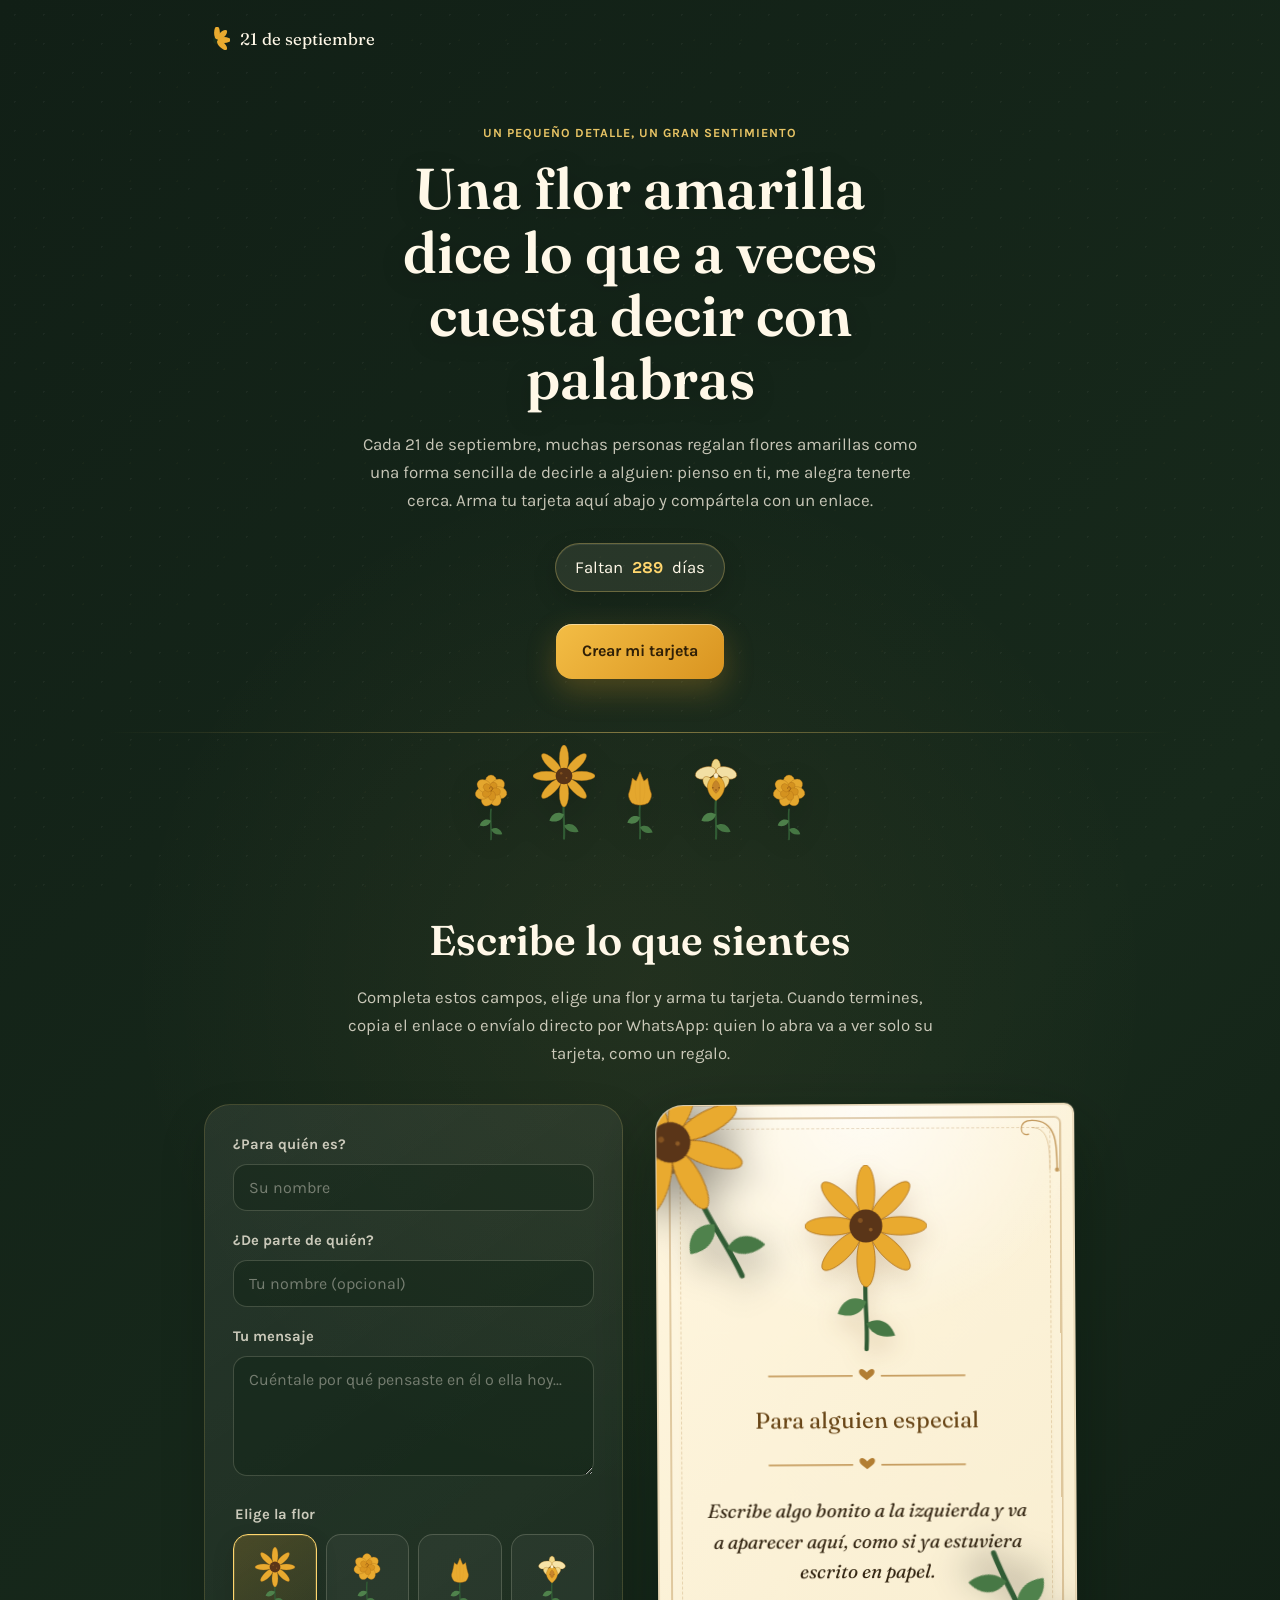
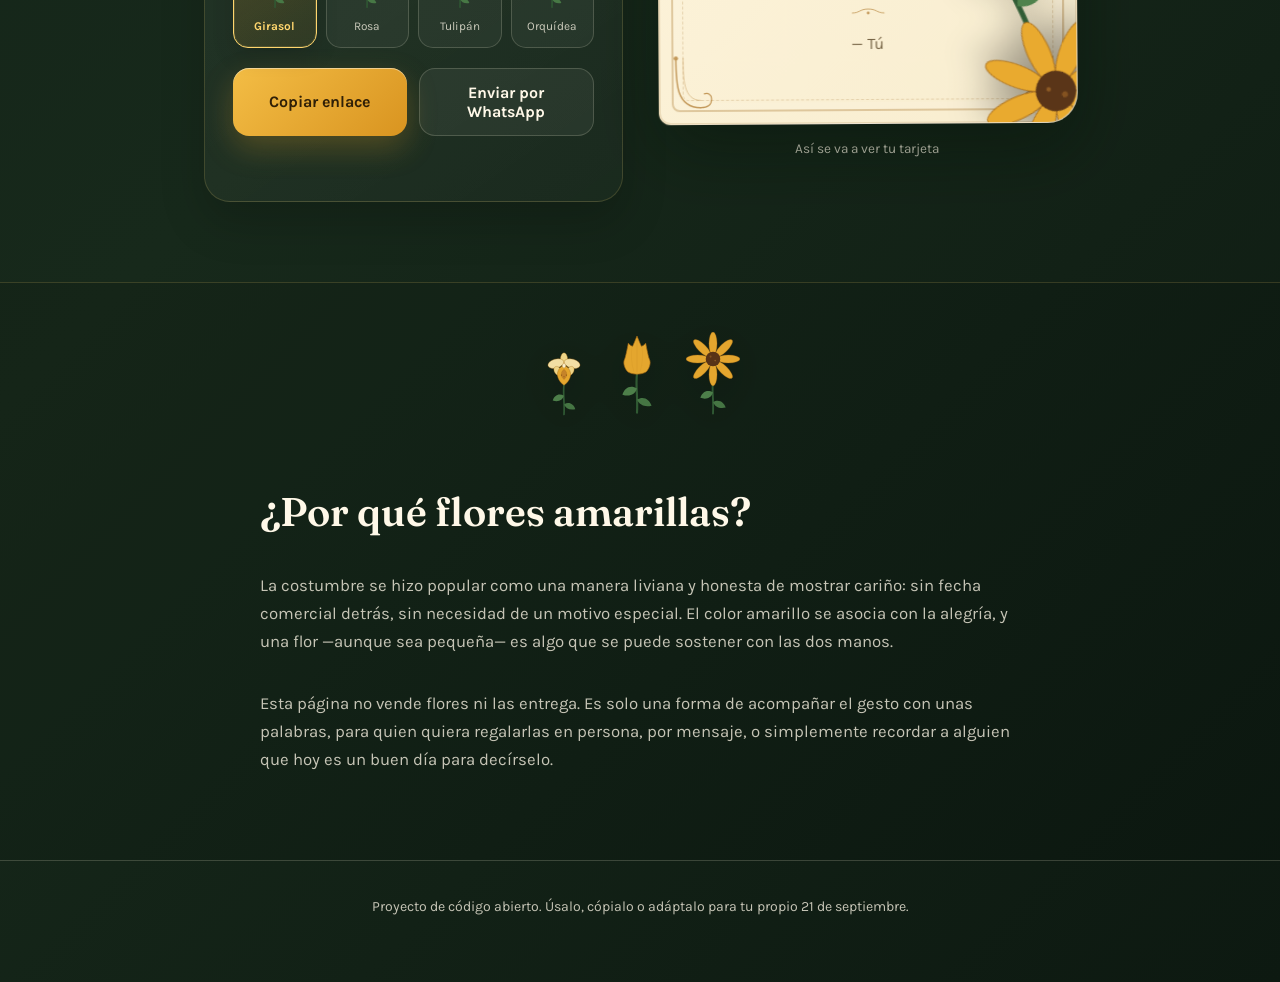
==== commit d894dc17: "Add files via upload" ====
--- a/index.html
+++ b/index.html
@@ -53,26 +53,27 @@
       <circle cx="108" cy="106" r="3" fill="#9b6529" opacity=".8"/>
     </g>
 
-    <g id="flor-margarita">
-      <path d="M100 176 C95 215 103 250 100 302" fill="none" stroke="#315c35" stroke-width="7" stroke-linecap="round"/>
-      <path d="M100 224 C79 211 59 222 53 244 C76 252 94 243 100 224Z" fill="#4f824c"/>
-      <path d="M100 260 C121 247 140 259 147 280 C124 286 107 276 100 260Z" fill="#477845"/>
-      <g fill="#fff8e8" stroke="#d7c7a5" stroke-width="1">
-        <ellipse cx="100" cy="49" rx="10" ry="47"/>
-        <ellipse cx="100" cy="49" rx="10" ry="47" transform="rotate(30 100 100)"/>
-        <ellipse cx="100" cy="49" rx="10" ry="47" transform="rotate(60 100 100)"/>
-        <ellipse cx="100" cy="49" rx="10" ry="47" transform="rotate(90 100 100)"/>
-        <ellipse cx="100" cy="49" rx="10" ry="47" transform="rotate(120 100 100)"/>
-        <ellipse cx="100" cy="49" rx="10" ry="47" transform="rotate(150 100 100)"/>
-        <ellipse cx="100" cy="49" rx="10" ry="47" transform="rotate(180 100 100)"/>
-        <ellipse cx="100" cy="49" rx="10" ry="47" transform="rotate(210 100 100)"/>
-        <ellipse cx="100" cy="49" rx="10" ry="47" transform="rotate(240 100 100)"/>
-        <ellipse cx="100" cy="49" rx="10" ry="47" transform="rotate(270 100 100)"/>
-        <ellipse cx="100" cy="49" rx="10" ry="47" transform="rotate(300 100 100)"/>
-        <ellipse cx="100" cy="49" rx="10" ry="47" transform="rotate(330 100 100)"/>
+    <g id="flor-rosa">
+      <path d="M100 176 C95 215 103 250 100 302" fill="none" stroke="#315c35" stroke-width="7" stroke-linecap="round"/>
+      <path d="M100 224 C79 211 59 222 53 244 C76 252 94 243 100 224Z" fill="#4f824c"/>
+      <path d="M100 260 C121 247 140 259 147 280 C124 286 107 276 100 260Z" fill="#477845"/>
+      <g fill="var(--yellow)" stroke="#a66a17" stroke-width="1.4">
+        <ellipse cx="100" cy="66" rx="25" ry="33" transform="rotate(0 100 100)"/>
+        <ellipse cx="100" cy="66" rx="25" ry="33" transform="rotate(51 100 100)"/>
+        <ellipse cx="100" cy="66" rx="25" ry="33" transform="rotate(102 100 100)"/>
+        <ellipse cx="100" cy="66" rx="25" ry="33" transform="rotate(153 100 100)"/>
+        <ellipse cx="100" cy="66" rx="25" ry="33" transform="rotate(204 100 100)"/>
+        <ellipse cx="100" cy="66" rx="25" ry="33" transform="rotate(255 100 100)"/>
+        <ellipse cx="100" cy="66" rx="25" ry="33" transform="rotate(306 100 100)"/>
       </g>
-      <circle cx="100" cy="100" r="21" fill="#d89b28"/>
-      <circle cx="100" cy="100" r="15" fill="#b87920"/>
+      <g fill="#d99420" stroke="#a66a17" stroke-width="1.2">
+        <ellipse cx="100" cy="80" rx="15" ry="19" transform="rotate(25 100 100)"/>
+        <ellipse cx="100" cy="80" rx="15" ry="19" transform="rotate(97 100 100)"/>
+        <ellipse cx="100" cy="80" rx="15" ry="19" transform="rotate(169 100 100)"/>
+        <ellipse cx="100" cy="80" rx="15" ry="19" transform="rotate(241 100 100)"/>
+        <ellipse cx="100" cy="80" rx="15" ry="19" transform="rotate(313 100 100)"/>
+      </g>
+      <path d="M100,100 C108,96 110,87 103,83 C98,81 93,84 94,90" fill="none" stroke="#8a4f14" stroke-width="2.4" stroke-linecap="round"/>
     </g>
 
     <!-- Tulipán: copa cerrada de una sola pieza, con una copa de 3 puntas suaves arriba -->
@@ -97,14 +98,31 @@
       <ellipse cx="134" cy="90" rx="34" ry="19" transform="rotate(16 134 90)" fill="#f7e3a8" stroke="#a66a17" stroke-width="1.4"/>
       <ellipse cx="76" cy="122" rx="15" ry="23" transform="rotate(-38 76 122)" fill="#f3d98a" stroke="#a66a17" stroke-width="1.3"/>
       <ellipse cx="124" cy="122" rx="15" ry="23" transform="rotate(38 124 122)" fill="#f3d98a" stroke="#a66a17" stroke-width="1.3"/>
-      <path d="M100 98 C88 100 79 110 76 124 C73 140 80 156 100 160 C120 156 127 140 124 124 C121 110 112 100 100 98Z"
+      <path d="M100 98 C86 101 76 113 73 128 C70 148 82 168 100 180 C118 168 130 148 127 128 C124 113 114 101 100 98Z"
         fill="var(--yellow)" stroke="#a66a17" stroke-width="1.6"/>
-      <path d="M100 112 C93 116 88 126 91 134 C94 142 100 146 100 146 C100 146 106 142 109 134 C112 126 107 116 100 112Z"
+      <path d="M100 114 C92 119 86 131 89 141 C92 151 100 156 100 156 C100 156 108 151 111 141 C114 131 108 119 100 114Z"
         fill="#c9862a" stroke="#a66a17" stroke-width="1"/>
-      <circle cx="91" cy="126" r="2.2" fill="#8a4f14"/>
-      <circle cx="100" cy="132" r="2.2" fill="#8a4f14"/>
-      <circle cx="109" cy="126" r="2.2" fill="#8a4f14"/>
+      <circle cx="90" cy="138" r="2.4" fill="#8a4f14"/>
+      <circle cx="100" cy="145" r="2.4" fill="#8a4f14"/>
+      <circle cx="110" cy="138" r="2.4" fill="#8a4f14"/>
       <ellipse cx="100" cy="99" rx="7.5" ry="9" fill="#fff3d0" stroke="#a66a17" stroke-width="1"/>
+    </g>
+
+    <!-- Adornos reutilizables de la tarjeta -->
+    <g id="corner-flourish">
+      <path d="M6,74 C6,40 6,6 40,6" fill="none" stroke="#a66a17" stroke-width="2" stroke-linecap="round"/>
+      <path d="M16,74 C16,46 16,16 40,16" fill="none" stroke="#a66a17" stroke-width="1.2" opacity=".55" stroke-linecap="round"/>
+      <path d="M40,6 C50,6 55,11 55,18 C55,24 50,27 45,25" fill="none" stroke="#a66a17" stroke-width="1.6" stroke-linecap="round"/>
+      <circle cx="6" cy="74" r="3" fill="#a66a17"/>
+    </g>
+    <g id="ornament-divider">
+      <line x1="2" y1="13" x2="94" y2="13" stroke="#a66a17" stroke-width="1.4" stroke-linecap="round"/>
+      <line x1="126" y1="13" x2="218" y2="13" stroke="#a66a17" stroke-width="1.4" stroke-linecap="round"/>
+      <path transform="translate(110,6) scale(0.85)" d="M0,4 C-4,-2 -10,-2 -10,3 C-10,8 -4,10 0,14 C4,10 10,8 10,3 C10,-2 4,-2 0,4Z" fill="#a66a17"/>
+    </g>
+    <g id="ornament-flourish">
+      <path d="M2,10 C15,10 15,3 30,3 C45,3 45,10 58,10" fill="none" stroke="#a66a17" stroke-width="1.6" stroke-linecap="round"/>
+      <circle cx="30" cy="10" r="2.6" fill="#a66a17"/>
     </g>
   </defs>
 </svg>
@@ -124,11 +142,11 @@
 </header>
 
 <div class="garland" aria-hidden="true">
-  <svg viewBox="0 0 200 320"><use href="#flor-margarita"></use></svg>
+  <svg viewBox="0 0 200 320"><use href="#flor-rosa"></use></svg>
   <svg viewBox="0 0 200 320"><use href="#flor-girasol"></use></svg>
   <svg viewBox="0 0 200 320"><use href="#flor-tulipan"></use></svg>
   <svg viewBox="0 0 200 320"><use href="#flor-orquidea"></use></svg>
-  <svg viewBox="0 0 200 320"><use href="#flor-margarita"></use></svg>
+  <svg viewBox="0 0 200 320"><use href="#flor-rosa"></use></svg>
 </div>
 
 <section class="creator" id="crear">
@@ -162,10 +180,10 @@
               </span>
             </label>
             <label class="flower-option">
-              <input type="radio" name="flor" value="margarita">
-              <span class="chip">
-                <svg viewBox="0 0 200 320" aria-hidden="true"><use href="#flor-margarita"></use></svg>
-                <span>Margarita</span>
+              <input type="radio" name="flor" value="rosa">
+              <span class="chip">
+                <svg viewBox="0 0 200 320" aria-hidden="true"><use href="#flor-rosa"></use></svg>
+                <span>Rosa</span>
               </span>
             </label>
             <label class="flower-option">
@@ -195,11 +213,32 @@
       <div>
         <div class="card" id="preview-card">
           <div class="petals-layer" id="preview-petals"></div>
+
+          <svg class="card-corner tl" viewBox="0 0 80 80" aria-hidden="true"><use href="#corner-flourish"></use></svg>
+          <svg class="card-corner tr" viewBox="0 0 80 80" aria-hidden="true"><use href="#corner-flourish"></use></svg>
+          <svg class="card-corner bl" viewBox="0 0 80 80" aria-hidden="true"><use href="#corner-flourish"></use></svg>
+          <svg class="card-corner br" viewBox="0 0 80 80" aria-hidden="true"><use href="#corner-flourish"></use></svg>
+
+          <div class="card-spray tl" aria-hidden="true">
+            <svg viewBox="0 0 200 320"><use href="#flor-girasol" id="p-spray-tl-use"></use></svg>
+          </div>
+          <div class="card-spray br" aria-hidden="true">
+            <svg viewBox="0 0 200 320"><use href="#flor-girasol" id="p-spray-br-use"></use></svg>
+          </div>
+
           <div class="card-flower">
             <svg viewBox="0 0 200 320" aria-hidden="true"><use href="#flor-girasol" id="preview-flower-use"></use></svg>
           </div>
+
+          <svg class="ornament-divider" viewBox="0 0 220 26" aria-hidden="true"><use href="#ornament-divider"></use></svg>
           <p class="card-to">Para <span id="p-to">alguien especial</span></p>
+          <svg class="ornament-divider" viewBox="0 0 220 26" aria-hidden="true"><use href="#ornament-divider"></use></svg>
+
           <p class="card-msg" id="p-msg">Escribe algo bonito a la izquierda y va a aparecer aquí, como si ya estuviera escrito en papel.</p>
+
+          <div class="card-ornament" aria-hidden="true">
+            <svg viewBox="0 0 60 20"><use href="#ornament-flourish"></use></svg>
+          </div>
           <p class="card-from" id="p-from">— Tú</p>
         </div>
         <p class="preview-note">Así se va a ver tu tarjeta</p>
--- a/styles.css
+++ b/styles.css
@@ -174,18 +174,38 @@
 }
 .card > *{ position: relative; z-index: 2; }
 .card .petals-layer{ position: absolute; inset: 0; z-index: 3; overflow: hidden; pointer-events: none; }
+
+.card-corner{ position: absolute; width: 58px; height: 58px; opacity: .65; z-index: 2; }
+.card-corner.tl{ top: 12px; left: 12px; }
+.card-corner.tr{ top: 12px; right: 12px; transform: scaleX(-1); }
+.card-corner.bl{ bottom: 12px; left: 12px; transform: scaleY(-1); }
+.card-corner.br{ bottom: 12px; right: 12px; transform: scale(-1,-1); }
+
+.card-spray{
+  position: absolute; z-index: 3; width: 150px; pointer-events: none;
+  filter: drop-shadow(0 12px 18px rgba(0,0,0,.4));
+}
+.card-spray svg{ width: 100%; height: auto; }
+.card-spray.tl{ top: -44px; left: -40px; transform: rotate(-28deg); }
+.card-spray.br{ bottom: -48px; right: -36px; transform: rotate(156deg); }
+
+.ornament-divider{ display: block; width: 200px; max-width: 78%; height: auto; margin: 0 auto; opacity: .85; }
+.card-to{ margin: 14px 0; }
+.card-flower + .ornament-divider{ margin-top: 2px; margin-bottom: 12px; }
+.card-to + .ornament-divider{ margin-top: 2px; margin-bottom: 18px; }
+
 .card-ornament{
-  width: 34px; height: 12px; margin: 0 auto 12px;
+  width: 34px; height: 12px; margin: 4px auto 12px;
   opacity: .6;
 }
 .card-ornament svg{ width: 100%; height: 100%; }
-.card-flower{ width: 122px; margin: 0 auto 16px; filter: drop-shadow(0 10px 12px rgba(113,68,18,.22)); }
+.card-flower{ width: 122px; margin: 0 auto 4px; filter: drop-shadow(0 10px 12px rgba(113,68,18,.22)); }
 .card-flower svg{ width: 100%; height: auto; }
-.card-to{ font-family: 'Fraunces', serif; font-size: 1.42rem; color: #694617; margin-bottom: 14px; }
+.card-to{ font-family: 'Fraunces', serif; font-size: 1.42rem; color: #694617; }
 .card-msg{
   font-family: 'Fraunces', serif; font-style: italic;
   font-size: 1.2rem; line-height: 1.6;
-  max-width: 38ch; margin: 0 auto 20px; white-space: pre-wrap;
+  max-width: 38ch; margin: 4px auto 20px; white-space: pre-wrap;
 }
 .card-from{ color: var(--ink-soft); font-size: 1rem; }
 
@@ -288,17 +308,54 @@
   display: flex; align-items: center; justify-content: center;
   padding: 40px 20px;
   background:
-    radial-gradient(circle at 50% 40%, rgba(255,211,102,.09), transparent 30%),
-    linear-gradient(180deg, #0d1c12 0%, #102518 55%, #0a1710 100%);
+    radial-gradient(circle at 50% 40%, rgba(255,211,102,.06), transparent 30%),
+    linear-gradient(180deg, #060d07 0%, #0a1810 55%, #050a06 100%);
+}
+/* Oscurece y desenfoca todo detrás de la tarjeta para que sea el único enfoque */
+.tarjeta-page::before{
+  content: "";
+  position: absolute; inset: 0; z-index: 2; pointer-events: none;
+  background: radial-gradient(ellipse at 50% 46%, transparent 22%, rgba(3,7,4,.72) 76%);
+}
+
+.card-stack{ position: relative; width: min(94vw, 760px); z-index: 5; }
+.card-stack::before{
+  content: "";
+  position: absolute;
+  inset: 16px -12px -16px 12px;
+  background: linear-gradient(135deg, #e9d9b0, #d2b984);
+  border-radius: 24px 8px 26px 10px;
+  transform: rotate(2.2deg);
+  box-shadow: 0 28px 65px rgba(0,0,0,.5);
+  z-index: -1;
+}
+.card-stack::after{
+  content: "";
+  position: absolute;
+  width: 64px; height: 170%;
+  top: -35%; left: 50%;
+  background: linear-gradient(180deg, #f1cf72, #c9962c);
+  transform: translateX(-50%) rotate(17deg);
+  opacity: .9;
+  z-index: -2;
+  box-shadow: 0 14px 34px rgba(0,0,0,.35);
 }
 .tarjeta-page .card{
-  width: min(92vw, 620px);
-  z-index: 5;
+  width: 100%;
+  padding: 74px 58px 58px;
   box-shadow:
     0 35px 90px rgba(0,0,0,.55),
     0 0 0 1px rgba(255,218,133,.09),
     inset 0 1px rgba(255,255,255,.65);
 }
+.tarjeta-page .card-flower{ width: 150px; }
+.tarjeta-page .card-to{ font-size: 1.75rem; }
+.tarjeta-page .card-msg{ font-size: 1.36rem; max-width: 34ch; }
+.tarjeta-page .ornament-divider{ width: 240px; }
+.tarjeta-page .card-corner{ width: 70px; height: 70px; }
+.tarjeta-page .card-spray{ width: 190px; }
+.tarjeta-page .card-spray.tl{ top: -56px; left: -50px; }
+.tarjeta-page .card-spray.br{ bottom: -60px; right: -46px; }
 .card.card-pending{ opacity: 0; transform: translateY(24px) scale(.94) rotate(-1deg); }
 .card.card-reveal{ animation: card-in .95s cubic-bezier(.18,.9,.25,1) forwards; }
 @keyframes card-in{
@@ -315,6 +372,7 @@
   height: 46vh; min-height: 260px; max-height: 430px;
   pointer-events: none;
   overflow: hidden;
+  filter: blur(3px) brightness(.6) saturate(.9);
   mask-image: linear-gradient(to top, black 0%, black 55%, transparent 100%);
   -webkit-mask-image: linear-gradient(to top, black 0%, black 55%, transparent 100%);
 }
@@ -366,6 +424,17 @@
   .form-actions{ flex-direction: column; }
   .flower-meadow{ height: 34vh; min-height: 200px; }
   .meadow-flower{ bottom: -30px; }
+  .tarjeta-page .card{ padding: 52px 26px 40px; }
+  .tarjeta-page .card-flower{ width: 105px; }
+  .tarjeta-page .card-to{ font-size: 1.4rem; }
+  .tarjeta-page .card-msg{ font-size: 1.08rem; max-width: 26ch; }
+  .tarjeta-page .ornament-divider{ width: 170px; }
+  .tarjeta-page .card-corner{ width: 44px; height: 44px; }
+  .tarjeta-page .card-spray{ width: 110px; }
+  .tarjeta-page .card-spray.tl{ top: -30px; left: -26px; }
+  .tarjeta-page .card-spray.br{ bottom: -34px; right: -24px; }
+  .card-stack::before{ inset: 10px -8px -10px 8px; }
+  .card-stack::after{ width: 40px; }
 }
 
 /* ---------- MOVIMIENTO REDUCIDO ---------- */
